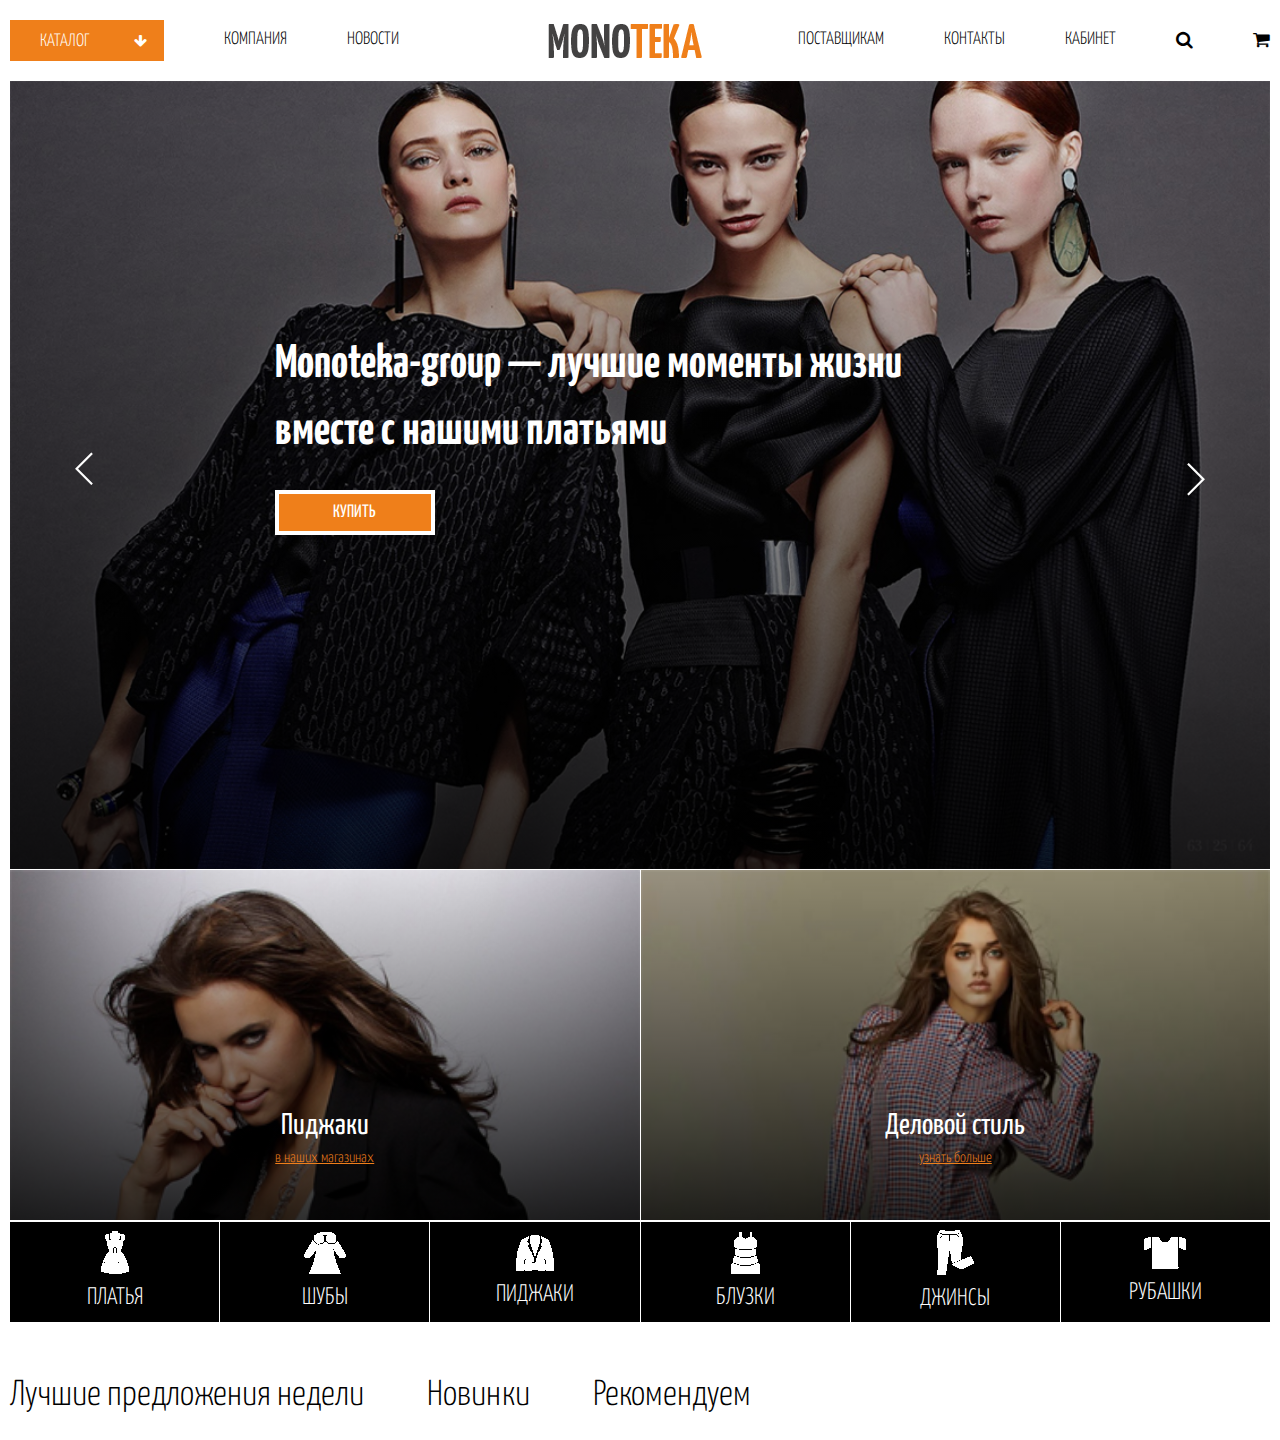
==== index.html @ 4cea3642 "Initial commit" ====
<!DOCTYPE html>
<html>
<head>
    <meta http-equiv="content-type" content="text/html;charset=utf-8" />
    <link rel='stylesheet' type='text/css' href='served_assets/public/jquery.modal.css'>
    <meta name='js-evnvironment' content='production' />
    <meta name='default-locale' content='ru' />
    <script type="text/javascript" src="assets3/assets/common-js/common.v2.15.15.js"></script>

    <title>Monoteka</title>

    <!-- meta -->
    <meta charset="UTF-8" />
    <meta name="keywords" content='Monoteka' />
    <meta name="description" content='Monoteka' />
    <meta name="robots" content="index,follow" />
    <meta http-equiv="X-UA-Compatible" content="IE=edge,chrome=1" />
    <meta name="viewport" content="width=device-width, initial-scale=1.0" />
    <meta name="SKYPE_TOOLBAR" content="SKYPE_TOOLBAR_PARSER_COMPATIBLE" />        
    <link rel="apple-touch-icon-precomposed" sizes="144x144" href="assets3/apple-touch-icon-144-precomposed.png">
    <link rel="shortcut icon" href="assets3/favicon.ico">
    <!-- rss feed-->

    <meta property="og:type" content="website" />
    <meta property="og:url" content="website" />
    <meta property="og:title" content="website" />

    <!-- fixes -->
    <!--[if IE]>
<script src="//html5shiv.googlecode.com/svn/trunk/html5.js"></script><![endif]-->
    <!--[if lt IE 9]>
<script src="//css3-mediaqueries-js.googlecode.com/svn/trunk/css3-mediaqueries.js"></script>
<![endif]-->

    <link href="https://stackpath.bootstrapcdn.com/bootstrap/4.3.1/css/bootstrap.min.css" rel="stylesheet" />
    <link href="https://stackpath.bootstrapcdn.com/font-awesome/4.7.0/css/font-awesome.min.css" rel="stylesheet" />
    <link href="https://fonts.googleapis.com/css?family=Yanone+Kaffeesatz&display=swap" rel="stylesheet"> 
    
    <link rel="stylesheet" type="text/css" href="assets3/fonts.css"/>
    <link rel="stylesheet" type="text/css" href="assets3/base.css"/>
    <link rel="stylesheet" type="text/css" href="assets3/plugins.css"/>
    <link rel="stylesheet" type="text/css" href="assets3/theme.css"/>
    <link rel="stylesheet" type="text/css" href="assets3/layouts.css" />
    <link rel="stylesheet" type="text/css" media="all" href="assets3/jquery.mmenu.all.css" />

    <link rel="stylesheet" href="owlcarousel/owl.carousel.min.css">
    <link rel="stylesheet" href="owlcarousel/owl.theme.default.min.css">
    

</head>

<body>
    <nav id="my-menu">
        <div>
            <p>Навигация</p>
        
            <ul class="pages">
            <li><a href="#">Компания</a></li>
            <li><a href="#">Новости</a></li>
            <li><a href="#">Поставщикам</a></li>
            <li><a href="#">Контакты</a></li>
            <li><a href="#">Кабинет</a></li>
            </ul>
        
        </div>
    </nav>
    <div class="mm-page">
        <header class="main-header">
            <nav class="container">
                <div class="row top-header" role="navigation">
                    <div class="menu-adaptive-button" href="#menu"><i class="fa fa-bars"></i></div>
                    <div class="menu-left-side">
                        <ul>
                            <li class="has-dropdown">
                            <a href="#">Каталог</a>
                            <ul class="dropdown">
                                <li><a href="#">Палтья</a></li>
                                <li><a href="#">Шубы</a></li>
                                <li><a href="#">Пиджаки</a></li>
                                <li><a href="#">Блузки</a></li>
                                <li><a href="#">Джинсы</a></li>
                                <li><a href="#">Рубашки</a></li>
                            </ul>
                            </li>
                            <li><a href="#">Компания</a></li>
                            <li><a href="#">Новости</a></li>
                        </ul>
                    </div>
                    <div class="logo text-center">
                        <a href="/"><img src="static-insales.ru/img/logo.png" id="MONOteka-logo">
                        </a>
                    </div>
                    <div class="menu-right-side">
                        <ul>
                            <li><a href="#">Поставщикам</a></li>
                            <li><a href="#">Контакты</a></li>
                            <li><a href="#">Кабинет</a></li>
                            <li><a href="#" class="additional-icon-btn"><i class="fa fa-search"></i></a></li>
                            <li><a href="#" class="additional-icon-btn"><i class="fa fa-shopping-cart"></i></a></li>
                        </ul>
                    </div>
                </div>
            </nav>
        </header>
        <section class="promo">
            <div class="container grid">
                <!-- Slider main container -->
                <div class="swiper-container js-promo promo-slider">
                    <!-- Additional required wrapper -->
                    <div class="swiper-wrapper">
                        <!-- Slides -->

                        <div class="swiper-slide">
                            <img src="static-insales.ru/img/banners/banner-wide-1.jpg" alt="Monoteka - промо">
                            <div class="promo-content box-shadow ">
                                <h4 class="title">Monoteka-group — лучшие моменты 
                                    жизни вместе с нашими платьями</span>
                                    <a href="#" class="button_slider">
                                        Купить
                                    </a>
                            </div>
                        </div>

                        <div class="swiper-slide">
                            <img src="static-insales.ru/img/banners/banner-wide-3.jpg" alt="Monoteka - промо">
                            <div class="promo-content box-shadow ">
                                <h4 class="title">Monoteka-group — лучшие моменты 
                                    жизни вместе с нашими платьями</span>
                                <a href="#" class="button_slider">
                                    Купить
                                </a>
                            </div>
                        </div>

                    </div>

                    <!-- If we need navigation buttons -->
                    <div class="swiper-buttons">
                        <div class="swiper-button-prev promo-slider-prev"><i class="icon icon-angle"></i>
                        </div>
                        <div class="swiper-button-next promo-slider-next"><i class="icon icon-angle"></i>
                        </div>
                    </div>

                </div>
                
                <div class="side-banner-container">
                    <div class="box-shadow  promo-content">
                        <a href="#" class="promo-link">в наших магазинах</a>
                        <h3 class="title">Пиджаки</h3>
                    </div>
                </div>   
                <div class="side-banner-container">
                    <div class="box-shadow  promo-content">
                        <a href="#" class="promo-link">узнать больше</a>
                        <h3 class="title">Деловой стиль</h3>
                    </div>
                </div>
                <a href="#" class="item-catalog">
                    <img src="static-insales.ru/img/icon-menu-1.gif" alt="">
                    <p>платья</p> 
                </a>
                <a href="#" class="item-catalog">
                    <img src="static-insales.ru/img/icon-menu-2.gif" alt="">  
                    <p> шубы</p>
                </a>
                <a href="#" class="item-catalog">
                    <img src="static-insales.ru/img/icon-menu-3.gif" alt=""> 
                    <p>пиджаки</p>
                </a>
                <a href="#" class="item-catalog">
                    <img src="static-insales.ru/img/icon-menu-4.gif" alt=""> 
                    <p>блузки</p>
                </a>
                <a href="#" class="item-catalog">
                    <img src="static-insales.ru/img/icon-menu-5.gif" alt=""> 
                    <p>джинсы</p>
                </a>
                <a href="#" class="item-catalog">
                    <img src="static-insales.ru/img/icon-menu-6.gif" alt=""> 
                    <p>рубашки</p>
                </a>
            </div>
        </section>

        <section class="carousels">
            <div class="container tabs">
                <input type="radio" name="tab" id="tab-1">
                <label for="tab-1">Лучшие предложения недели</label>
                <input type="radio" name="tab" id="tab-2">
                <label for="tab-2">Новинки</label>
                <input type="radio" name="tab" id="tab-3">
                <label for="tab-3">Рекомендуем</label>

                <div class="tabs-content">
                    <div class="tab-1">
                        <ul class="owl-carousel">
                            <li class="product-slide"> 
                                <div class="img-absolute">
                                    <img src="static-insales.ru/img/models/model1.jpg" alt="Модель 2">
                                </div>
                                <div class="hover-cover">
                                </div>
                                <div class="img-relative">
                                    <img src="static-insales.ru/img/models/model1.jpg" alt="Модель 2">
                                </div>
                                <img class="prod-flag" src="static-insales.ru/img/flag-ru.png" alt="flag russian">
                                <span class="sticker">new</span>
                                <div class="more-info-table">
                                    <table>
                                        <tr>
                                            <td>Материал</td>
                                            <td>Хлопок</td>
                                        </tr>
                                        <tr>
                                            <td>Сезон</td>
                                            <td>Лето</td>
                                        </tr>
                                        <tr>
                                            <td>Страна-производитель</td>
                                            <td> Франция</td>
                                        </tr>
                                        <tr>
                                            <td>Длина</td>
                                            <td>Мини</td>
                                        </tr>             
                                    </table>
                                    <a href="#"> Перейти в карточку</a>
                                </div>
                                <div class="product-sell grid">
                                    <span class="product-info">
                                        <h4 class="title">Кожаная юбка</h4>
                                        <span class="text">Описание: Полосатая кофта из полосатого трикотажа, без молнии</span>
                                    </span>
                                    <div class="product-size"> 
                                        <input id="siz1mod1" type="radio" name="mod1"/>
                                        <label for="siz1mod1">44</label>
                                        <input id="siz2mod1" type="radio" name="mod1"/>
                                        <label for="siz2mod1">46</label>
                                        <input id="siz3mod1" type="radio" name="mod1"/>
                                        <label for="siz3mod1">48</label> 
                                        <input id="siz4mod1" type="radio" name="mod1"/>
                                        <label for="siz4mod1">50</label>
                                    </div>
                                    <p class="product-price"> <b> 790 р. </b> 
                                        <a href="#" class="buy-button"><i class="icon icon-cart"></i></a>
                                    </p>
                                    <span class="product-subtext">размер</span>
                                </div>
                            </li>
                            <li class="product-slide"> 
                                <div class="img-absolute">
                                    <img src="static-insales.ru/img/models/model2.jpg" alt="Модель 2">
                                </div>
                                <div class="hover-cover">

                                </div>
                                <div class="img-relative">
                                    <img src="static-insales.ru/img/models/model2.jpg" alt="Модель 2">
                                </div>
                                <img class="prod-flag" src="static-insales.ru/img/flag-esp.png" alt="flag russian">
                                <span class="sticker">sale</span>
                                <div class="product-sell grid">
                                    <span class="product-info">
                                        <h4 class="title">Кожаная юбка</h4>
                                        <span class="text">Описание: Полосатая кофта из полосатого трикотажа, без молнии</span>
                                    </span>
                                    <div class="product-size"> 
                                        <input id="siz1mod2" type="radio" name="mod2"/>
                                        <label for="siz1mod2">46</label>
                                    </div>
                                    <p class="product-price"> <del>1190 р.</del><b> 790 р. </b> 
                                        <a href="#" class="buy-button"><i class="icon icon-cart"></i></a>
                                    </p>
                                    <span class="product-subtext">размер</span>
                                </div>
                            </li>
                            <li class="product-slide"> 
                                <div class="img-absolute">
                                    <img src="static-insales.ru/img/models/model3.jpg" alt="Модель 2">
                                </div>
                                <div class="hover-cover">
                                </div>
                                <div class="img-relative">
                                    <img src="static-insales.ru/img/models/model3.jpg" alt="Модель 2">
                                </div>
                                <img class="prod-flag" src="static-insales.ru/img/flag-ru.png" alt="flag russian">
                                <span class="sticker">new</span>
                                <div class="product-sell grid">
                                    <span class="product-info">
                                        <h4 class="title">Кожаная юбка</h4>
                                        <span class="text">Описание: Полосатая кофта из полосатого трикотажа, без молнии</span>
                                    </span>
                                    <div class="product-size"> 
                                        <input id="siz1mod3" type="radio" name="mod3"/>
                                        <label for="siz1mod3">44</label>
                                        <input id="siz2mod3" type="radio" name="mod3"/>
                                        <label for="siz2mod3">46</label>
                                        <input id="siz3mod3" type="radio" name="mod3"/>
                                        <label for="siz3mod3">48</label> 
                                        <input id="siz4mod3" type="radio" name="mod3"/>
                                        <label for="siz4mod3">50</label>
                                    </div>
                                    <p class="product-price"> <b> 790 р. </b> 
                                        <a href="#" class="buy-button"><i class="icon icon-cart"></i></a>
                                    </p>
                                    <span class="product-subtext">размер</span>
                                </div>
                            </li>
                            <li class="product-slide"> 
                                <div class="img-absolute">
                                    <img src="static-insales.ru/img/models/model4.jpg" alt="Модель 2">
                                </div>
                                <div class="hover-cover">
                                </div>
                                <div class="img-relative">
                                    <img src="static-insales.ru/img/models/model4.jpg" alt="Модель 2">
                                </div>
                                <img class="prod-flag" src="static-insales.ru/img/flag-esp.png" alt="flag russian">
                                <span class="sticker">sale</span>
                                <div class="product-sell grid">
                                    <span class="product-info">
                                        <h4 class="title">Кожаная юбка</h4>
                                        <span class="text">Описание: Полосатая кофта из полосатого трикотажа, без молнии</span>
                                    </span>
                                    <div class="product-size"> 
                                        <input id="siz1mod4" type="radio" name="mod4"/>
                                        <label for="siz1mod4">44</label>
                                        <input id="siz2mod4" type="radio" name="mod4"/>
                                        <label for="siz2mod4">46</label>
                                        <input id="siz3mod4" type="radio" name="mod4"/>
                                        <label for="siz3mod4">48</label> 
                                        <input id="siz4mod4" type="radio" name="mod4"/>
                                        <label for="siz4mod4">50</label>
                                        <input id="siz5mod4" type="radio" name="mod4"/>
                                        <label for="siz5mod4">52</label>
                                        <input id="siz6mod4" type="radio" name="mod4"/>
                                        <label for="siz6mod4">54</label>
                                    </div>
                                    <p class="product-price"> <b> 790 р. </b> 
                                        <a href="#" class="buy-button"><i class="icon icon-cart"></i></a>
                                    </p>
                                    <span class="product-subtext">размер</span>
                                </div>
                            </li>
                            <li class="product-slide"> 
                                <div class="img-absolute">
                                    <img src="static-insales.ru/img/models/model2.jpg" alt="Модель 2">
                                </div>
                                <div class="hover-cover">
                                </div>
                                <div class="img-relative">
                                    <img src="static-insales.ru/img/models/model3.jpg" alt="Модель 2">
                                </div>
                                <img class="prod-flag" src="static-insales.ru/img/flag-esp.png" alt="flag russian">
                                <span class="sticker">new</span>
                                <div class="product-sell grid">
                                    <span class="product-info">
                                        <h4 class="title">Кожаная юбка</h4>
                                        <span class="text">Описание: Полосатая кофта из полосатого трикотажа, без молнии</span>
                                    </span>
                                    <div class="product-size"> 
                                        <input id="siz1mod5" type="radio" name="mod5"/>
                                        <label for="siz1mod5">44</label>
                                        <input id="siz2mod5" type="radio" name="mod5"/>
                                        <label for="siz2mod5">46</label>
                                        <input id="siz3mod5" type="radio" name="mod5"/>
                                        <label for="siz3mod5">48</label> 
                                        <input id="siz4mod5" type="radio" name="mod5"/>
                                        <label for="siz4mod5">50</label>
                                    </div>
                                    <p class="product-price"> <b> 790 р. </b> 
                                        <a href="#" class="buy-button"><i class="icon icon-cart"></i></a>
                                    </p>
                                    <span class="product-subtext">размер</span>
                                </div>
                            </li>
                        </ul>
                    </div>
                    
                    <div class="tab-2">
                        <ul class="owl-carousel">
                            <li class="product-slide">
                                <div class="img">
                                    <img src="static-insales.ru/img/models/model1.jpg" alt="Модель 1">
                                </div>
                                <span class="product-info">
                                    <h4 class="title">Кожаная юбка</h4>
                                    <span class="text">Описание: Полосатая кофта из полосатого трикотажа, без молнии</span>
                                </span>
                                <div class="product-sell grid">
                                    <a>44</a>
                                    
                                    <p class="product-price"> <b> 790 р. </b></p>
                                    <span>размер</span>
                                </div>
                            </li>
                            <li class="product-slide"> 
                                <div class="img">
                                    <img src="static-insales.ru/img/models/model2.jpg" alt="Модель 2">
                                </div>
                                <span class="product-info">
                                    <h4 class="title">Кожаная юбка</h4>
                                    <span class="text">Описание: Полосатая кофта из полосатого трикотажа, без молнии</span>
                                </span>
                                <div class="product-sell grid">
                                    <a>44</a>
                                    
                                    <p class="product-price"> <b> 790 р. </b></p>
                                    <span>размер</span>
                                </div>
                            </li>
                            <li class="product-slide">
                                <div class="img">
                                    <img src="static-insales.ru/img/models/model3.jpg" alt="Модель 3">
                                </div>
                                <span class="product-info">
                                    <h4 class="title">Кожаная юбка</h4>
                                    <span class="text">Описание: Полосатая кофта из полосатого трикотажа, без молнии</span>
                                </span>
                                <div class="product-sell grid">
                                    <a>44</a>
                                    
                                    <p class="product-price"> <b> 790 р. </b></p>
                                    <span>размер</span>
                                </div> 
                            </li>
                            <li class="product-slide"> 
                                <div class="img">
                                    <img src="static-insales.ru/img/models/model4.jpg" alt="Модель 4">
                                </div>
                                <span class="product-info">
                                    <h4 class="title">Кожаная юбка</h4>
                                    <span class="text">Описание: Полосатая кофта из полосатого трикотажа, без молнии</span>
                                </span>
                                <div class="product-sell grid">
                                    <a>44</a>
                                    
                                    <p class="product-price"> <b> 790 р. </b></p>
                                    <span>размер</span>
                                </div>
                            </li>
                            <li class="product-slide"> 
                                <div class="img">
                                    <img src="static-insales.ru/img/models/model2.jpg" alt="Модель 2">
                                </div>
                                <span class="product-info">
                                    <h4 class="title">Кожаная юбка</h4>
                                    <span class="text">Описание: Полосатая кофта из полосатого трикотажа, без молнии</span>
                                </span>
                                <div class="product-sell grid">
                                    <a>44</a>
                                    
                                    <p class="product-price"> <b> 790 р. </b></p>
                                    <span>размер</span>
                                </div>
                            </li>
                        </ul>
                    </div>

                    <div class="tab-3">
                        <ul class="owl-carousel">
                            <li class="product-slide">
                                <div class="img">
                                    <img src="static-insales.ru/img/models/model1.jpg" alt="Модель 1">
                                </div>
                                <span class="product-info">
                                    <h4 class="title">Кожаная юбка</h4>
                                    <span class="text">Описание: Полосатая кофта из полосатого трикотажа, без молнии</span>
                                </span>
                                <div class="product-sell grid">
                                    <a>44</a>
                                    
                                    <p class="product-price"> <b> 790 р. </b></p>
                                    <span>размер</span>
                                </div>
                            </li>
                            <li class="product-slide"> 
                                <div class="img">
                                    <img src="static-insales.ru/img/models/model2.jpg" alt="Модель 2">
                                </div>
                                <span class="product-info">
                                    <h4 class="title">Кожаная юбка</h4>
                                    <span class="text">Описание: Полосатая кофта из полосатого трикотажа, без молнии</span>
                                </span>
                                <div class="product-sell grid">
                                    <a>44</a>
                                    
                                    <p class="product-price"> <b> 790 р. </b></p>
                                    <span>размер</span>
                                </div>
                            </li>
                            <li class="product-slide">
                                <div class="img">
                                    <img src="static-insales.ru/img/models/model3.jpg" alt="Модель 3">
                                </div>
                                <span class="product-info">
                                    <h4 class="title">Кожаная юбка</h4>
                                    <span class="text">Описание: Полосатая кофта из полосатого трикотажа, без молнии</span>
                                </span>
                                <div class="product-sell grid">
                                    <a>44</a>
                                    
                                    <p class="product-price"> <b> 790 р. </b></p>
                                    <span>размер</span>
                                </div> 
                            </li>
                            <li class="product-slide"> 
                                <div class="img">
                                    <img src="static-insales.ru/img/models/model4.jpg" alt="Модель 4">
                                </div>
                                <span class="product-info">
                                    <h4 class="title">Кожаная юбка</h4>
                                    <span class="text">Описание: Полосатая кофта из полосатого трикотажа, без молнии</span>
                                </span>
                                <div class="product-sell grid">
                                    <a>44</a>
                                    
                                    <p class="product-price"> <b> 790 р. </b></p>
                                    <span>размер</span>
                                </div>
                            </li>
                            <li class="product-slide"> 
                                <div class="img">
                                    <img src="static-insales.ru/img/models/model2.jpg" alt="Модель 2">
                                </div>
                                <span class="product-info">
                                    <h4 class="title">Кожаная юбка</h4>
                                    <span class="text">Описание: Полосатая кофта из полосатого трикотажа, без молнии</span>
                                </span>
                                <div class="product-sell grid">
                                    <a>44</a>
                                    
                                    <p class="product-price"> <b> 790 р. </b></p>
                                    <span>размер</span>
                                </div>
                            </li>
                        </ul>
                    </div>
                </div>
                
            </div>
        </section>
    </div>

    <script src="assets3/jquery.min.js"></script>
    <script src="assets3/plugins.js"></script>
    <script src="assets3/theme.js"></script>
    <script src="assets3/layouts.js"></script>
    
    <script src="owlcarousel/owl.carousel.min.js"></script>
    <script>
        $(document).ready(function(){
            $(".owl-carousel").owlCarousel({
                loop:false, 
                margin:20, 
                nav:true, 
                autoplay:false, 
                dots: false,
                smartSpeed:300, 
                autoplayTimeout:5000, 
                responsive:{ 
                    0:{
                        items:1
                    },
                    450:{
                        items:2
                    },
                    750:{
                        items:3
                    },
                    1000:{
                        items:4
                    }
                }
            });
        });
    </script>
    <script src="assets3/jquery.mmenu.min.all.js"></script>
    <script type="text/javascript">
        $(document).ready(function() {
           $("#my-menu").mmenu().on( "closed.mm", function() {
                 $(".menu-adaptive-button").show();
              });
           $(".menu-adaptive-button").click(function() {
             $(".menu-adaptive-button").hide();
             $("#my-menu").trigger("open.mm");
           });
        });
     </script>
</body>

</html>
---- assets3/fonts.css ----
@charset "UTF-8";
/* набор иконок можно посмотреть по ссылке   */
@font-face {
  font-family: 'bakerhouse';
  src: url("bakerhouse701e.eot?v6es9y");
  src: url("bakerhouse701e.eot?v6es9y#iefix") format("embedded-opentype"), url("bakerhouse701e.ttf?v6es9y") format("truetype"), url("bakerhouse701e.woff?v6es9y") format("woff"), url("bakerhouse701e.svg?v6es9y#bakerhouse") format("svg");
  font-weight: normal;
  font-style: normal; }
/* line 16, fonts.scss */
.icon {
  /* use !important to prevent issues with browser extensions that change fonts */
  font-family: 'bakerhouse' !important;
  speak: none;
  font-style: normal;
  font-weight: normal;
  font-variant: normal;
  text-transform: none;
  line-height: 1;
  vertical-align: middle;
  /* Better Font Rendering =========== */
  -webkit-font-smoothing: antialiased;
  -moz-osx-font-smoothing: grayscale; }

/* line 31, fonts.scss */
.icon-label:before {
  content: "\e900"; }

/* line 34, fonts.scss */
.icon-calendar:before {
  content: "\e901"; }

/* line 37, fonts.scss */
.icon-phone:before {
  content: "\e902"; }

/* line 40, fonts.scss */
.icon-angle:before {
  content: "\e903"; }

/* line 43, fonts.scss */
.icon-discount:before {
  content: "\e904"; }

/* line 46, fonts.scss */
.icon-gift:before {
  content: "\e905"; }

/* line 49, fonts.scss */
.icon-cake:before {
  content: "\e906"; }

/* line 52, fonts.scss */
.icon-logo:before {
  content: "\e907"; }

/* line 55, fonts.scss */
.icon-clock:before {
  content: "\e908"; }

/* line 58, fonts.scss */
.icon-green:before {
  content: "\e909"; }

/* line 61, fonts.scss */
.icon-scale:before {
  content: "\e90a"; }

/* line 64, fonts.scss */
.icon-rosh:before {
  content: "\e90b"; }

/* line 67, fonts.scss */
.icon-cart:before {
  content: "\e90c"; }

/* line 70, fonts.scss */
.icon-place:before {
  content: "\e90d"; }

/* line 73, fonts.scss */
.icon-user:before {
  content: "\e90e"; }

/*! Generated by Font Squirrel (https://www.fontsquirrel.com) on November 4, 2019 */



@font-face {
  font-family: 'clear_sansbold';
  src: url('clear-sans/clearsans-bold.woff2') format('woff2'),
       url('clear-sans/clearsans-bold.woff') format('woff');
  font-weight: normal;
  font-style: normal;

}




@font-face {
  font-family: 'clear_sansbold_italic';
  src: url('clear-sans/clearsans-bolditalic.woff2') format('woff2'),
       url('clear-sans/clearsans-bolditalic.woff') format('woff');
  font-weight: normal;
  font-style: normal;

}




@font-face {
  font-family: 'clear_sansitalic';
  src: url('clear-sans/clearsans-italic.woff2') format('woff2'),
       url('clear-sans/clearsans-italic.woff') format('woff');
  font-weight: normal;
  font-style: normal;

}




@font-face {
  font-family: 'clear_sans_lightregular';
  src: url('clear-sans/clearsans-light.woff2') format('woff2'),
       url('clear-sans/clearsans-light.woff') format('woff');
  font-weight: normal;
  font-style: normal;

}




@font-face {
  font-family: 'clear_sans_mediumregular';
  src: url('clear-sans/clearsans-medium.woff2') format('woff2'),
       url('clear-sans/clearsans-medium.woff') format('woff');
  font-weight: normal;
  font-style: normal;

}




@font-face {
  font-family: 'clear_sans_mediumitalic';
  src: url('clear-sans/clearsans-mediumitalic.woff2') format('woff2'),
       url('clear-sans/clearsans-mediumitalic.woff') format('woff');
  font-weight: normal;
  font-style: normal;

}




@font-face {
  font-family: 'clear_sansregular';
  src: url('clear-sans/clearsans-regular.woff2') format('woff2'),
       url('clear-sans/clearsans-regular.woff') format('woff');
  font-weight: normal;
  font-style: normal;

}




@font-face {
  font-family: 'clear_sans_thinregular';
  src: url('clear-sans/clearsans-thin.woff2') format('woff2'),
       url('clear-sans/clearsans-thin.woff') format('woff');
  font-weight: normal;
  font-style: normal;

}

@font-face {
  font-family: 'FuturaBookC';
  src: url('FuturaBookC.woff') format('woff');
  font-weight: normal;
  font-style: normal;

}
---- assets3/base.css ----
/* line 11, base.scss */
.image-container {
  display: inline-block;
  height: 0;
  width: 100%;
  position: relative; }

/* line 17, base.scss */
.image-container img {
  position: absolute;
  top: 50%;
  left: 50%;
  transform: translate(-50%, -50%);
  max-height: 100%;
  max-width: 100%; }

/* line 26, base.scss */
.image-container.is-square {
  padding-top: 100%; }

/* line 29, base.scss */
.image-container.is-rectangle {
  padding-top: 120%; }

/* line 33, base.scss */
.image-container.is-rounded {
  padding-top: 100%;
  overflow: hidden;
  -webkit-border-radius: 50%;
  border-radius: 50%; }

/* line 40, base.scss */
.image-container.is-simple {
  padding-top: 75%; }

/* line 44, base.scss */
.image-container.is-wide {
  padding-top: 56.25%; }

/* line 48, base.scss */
.image-container.is-cover img {
  object-fit: cover;
  width: 100%;
  height: 100%; }

/*! normalize.css v6.0.0 | MIT License | github.com/necolas/normalize.css */
/* Document
   ========================================================================== */
/**
 * 1. Correct the line height in all browsers.
 * 2. Prevent adjustments of font size after orientation changes in
 *    IE on Windows Phone and in iOS.
 */
/* line 65, base.scss */
html {
  line-height: 1.15;
  /* 1 */
  -ms-text-size-adjust: 100%;
  /* 2 */
  -webkit-text-size-adjust: 100%;
  /* 2 */ }

/* Sections
   ========================================================================== */
/**
 * Add the correct display in IE 9-.
 */
/* line 78, base.scss */
article,
aside,
footer,
header,
nav,
section {
  display: block; }

/**
 * Correct the font size and margin on `h1` elements within `section` and
 * `article` contexts in Chrome, Firefox, and Safari.
 */
/* line 92, base.scss */
h1 {
  font-size: 2em;
  margin: 0.67em 0; }

/* Grouping content
   ========================================================================== */
/**
 * Add the correct display in IE 9-.
 * 1. Add the correct display in IE.
 */
/* line 105, base.scss */
figcaption,
figure,
main {
  /* 1 */
  display: block; }

/**
 * Add the correct margin in IE 8.
 */
/* line 115, base.scss */
figure {
  margin: 1em 40px; }

/**
 * 1. Add the correct box sizing in Firefox.
 * 2. Show the overflow in Edge and IE.
 */
/* line 124, base.scss */
hr {
  box-sizing: content-box;
  /* 1 */
  height: 0;
  /* 1 */
  overflow: visible;
  /* 2 */ }

/**
 * 1. Correct the inheritance and scaling of font size in all browsers.
 * 2. Correct the odd `em` font sizing in all browsers.
 */
/* line 135, base.scss */
pre {
  font-family: monospace, monospace;
  /* 1 */
  font-size: 1em;
  /* 2 */ }

/* Text-level semantics
   ========================================================================== */
/**
 * 1. Remove the gray background on active links in IE 10.
 * 2. Remove gaps in links underline in iOS 8+ and Safari 8+.
 */
/* line 148, base.scss */
a {
  background-color: transparent;
  /* 1 */
  -webkit-text-decoration-skip: objects;
  /* 2 */ }

/**
 * 1. Remove the bottom border in Chrome 57- and Firefox 39-.
 * 2. Add the correct text decoration in Chrome, Edge, IE, Opera, and Safari.
 */
/* line 158, base.scss */
abbr[title] {
  border-bottom: none;
  /* 1 */
  text-decoration: underline;
  /* 2 */
  text-decoration: underline dotted;
  /* 2 */ }

/**
 * Prevent the duplicate application of `bolder` by the next rule in Safari 6.
 */
/* line 168, base.scss */
b,
strong {
  font-weight: inherit; }

/**
 * Add the correct font weight in Chrome, Edge, and Safari.
 */
/* line 177, base.scss */
b,
strong {
  font-weight: bolder; }

/**
 * 1. Correct the inheritance and scaling of font size in all browsers.
 * 2. Correct the odd `em` font sizing in all browsers.
 */
/* line 187, base.scss */
code,
kbd,
samp {
  font-family: monospace, monospace;
  /* 1 */
  font-size: 1em;
  /* 2 */ }

/**
 * Add the correct font style in Android 4.3-.
 */
/* line 198, base.scss */
dfn {
  font-style: italic; }

/**
 * Add the correct background and color in IE 9-.
 */
/* line 206, base.scss */
mark {
  background-color: #ff0;
  color: #000; }

/**
 * Add the correct font size in all browsers.
 */
/* line 215, base.scss */
small {
  font-size: 80%; }

/**
 * Prevent `sub` and `sup` elements from affecting the line height in
 * all browsers.
 */
/* line 224, base.scss */
sub,
sup {
  font-size: 75%;
  line-height: 0;
  position: relative;
  vertical-align: baseline; }

/* line 232, base.scss */
sub {
  bottom: -0.25em; }

/* line 236, base.scss */
sup {
  top: -0.5em; }

/* Embedded content
   ========================================================================== */
/**
 * Add the correct display in IE 9-.
 */
/* line 247, base.scss */
audio,
video {
  display: inline-block; }

/**
 * Add the correct display in iOS 4-7.
 */
/* line 256, base.scss */
audio:not([controls]) {
  display: none;
  height: 0; }

/**
 * Remove the border on images inside links in IE 10-.
 */
/* line 265, base.scss */
img {
  border-style: none; }

/**
 * Hide the overflow in IE.
 */
/* line 273, base.scss */
svg:not(:root) {
  overflow: hidden; }

/* Forms
   ========================================================================== */
/**
 * Remove the margin in Firefox and Safari.
 */
/* line 284, base.scss */
button,
input,
optgroup,
select,
textarea {
  margin: 0; }

/**
 * Show the overflow in IE.
 * 1. Show the overflow in Edge.
 */
/* line 297, base.scss */
button,
input {
  /* 1 */
  overflow: visible; }

/**
 * Remove the inheritance of text transform in Edge, Firefox, and IE.
 * 1. Remove the inheritance of text transform in Firefox.
 */
/* line 307, base.scss */
button,
select {
  /* 1 */
  text-transform: none; }

/**
 * 1. Prevent a WebKit bug where (2) destroys native `audio` and `video`
 *    controls in Android 4.
 * 2. Correct the inability to style clickable types in iOS and Safari.
 */
/* line 318, base.scss */
button,
html [type="button"],
[type="reset"],
[type="submit"] {
  -webkit-appearance: button;
  /* 2 */ }

/**
 * Remove the inner border and padding in Firefox.
 */
/* line 329, base.scss */
button::-moz-focus-inner,
[type="button"]::-moz-focus-inner,
[type="reset"]::-moz-focus-inner,
[type="submit"]::-moz-focus-inner {
  border-style: none;
  padding: 0; }

/**
 * Restore the focus styles unset by the previous rule.
 */
/* line 341, base.scss */
button:-moz-focusring,
[type="button"]:-moz-focusring,
[type="reset"]:-moz-focusring,
[type="submit"]:-moz-focusring {
  outline: 1px dotted ButtonText; }

/**
 * 1. Correct the text wrapping in Edge and IE.
 * 2. Correct the color inheritance from `fieldset` elements in IE.
 * 3. Remove the padding so developers are not caught out when they zero out
 *    `fieldset` elements in all browsers.
 */
/* line 355, base.scss */
legend {
  box-sizing: border-box;
  /* 1 */
  color: inherit;
  /* 2 */
  display: table;
  /* 1 */
  max-width: 100%;
  /* 1 */
  padding: 0;
  /* 3 */
  white-space: normal;
  /* 1 */ }

/**
 * 1. Add the correct display in IE 9-.
 * 2. Add the correct vertical alignment in Chrome, Firefox, and Opera.
 */
/* line 369, base.scss */
progress {
  display: inline-block;
  /* 1 */
  vertical-align: baseline;
  /* 2 */ }

/**
 * Remove the default vertical scrollbar in IE.
 */
/* line 378, base.scss */
textarea {
  overflow: auto; }

/**
 * 1. Add the correct box sizing in IE 10-.
 * 2. Remove the padding in IE 10-.
 */
/* line 387, base.scss */
[type="checkbox"],
[type="radio"] {
  box-sizing: border-box;
  /* 1 */
  padding: 0;
  /* 2 */ }

/**
 * Correct the cursor style of increment and decrement buttons in Chrome.
 */
/* line 397, base.scss */
[type="number"]::-webkit-inner-spin-button,
[type="number"]::-webkit-outer-spin-button {
  height: auto; }

/**
 * 1. Correct the odd appearance in Chrome and Safari.
 * 2. Correct the outline style in Safari.
 */
/* line 407, base.scss */
[type="search"] {
  -webkit-appearance: textfield;
  /* 1 */
  outline-offset: -2px;
  /* 2 */ }

/**
 * Remove the inner padding and cancel buttons in Chrome and Safari on macOS.
 */
/* line 416, base.scss */
[type="search"]::-webkit-search-cancel-button,
[type="search"]::-webkit-search-decoration {
  -webkit-appearance: none; }

/**
 * 1. Correct the inability to style clickable types in iOS and Safari.
 * 2. Change font properties to `inherit` in Safari.
 */
/* line 426, base.scss */
::-webkit-file-upload-button {
  -webkit-appearance: button;
  /* 1 */
  font: inherit;
  /* 2 */ }

/* Interactive
   ========================================================================== */
/*
 * Add the correct display in IE 9-.
 * 1. Add the correct display in Edge, IE, and Firefox.
 */
/* line 439, base.scss */
details,
menu {
  display: block; }

/*
 * Add the correct display in all browsers.
 */
/* line 448, base.scss */
summary {
  display: list-item; }

/* Scripting
   ========================================================================== */
/**
 * Add the correct display in IE 9-.
 */
/* line 459, base.scss */
canvas {
  display: inline-block; }

/**
 * Add the correct display in IE.
 */
/* line 467, base.scss */
template {
  display: none; }

/* Hidden
   ========================================================================== */
/**
 * Add the correct display in IE 10-.
 */
/* line 478, base.scss */
[hidden] {
  display: none; }

/* line 483, base.scss */
html {
  font-size: 62.5%; }

/* line 486, base.scss */
body {
  height: 100%;
  max-height: 100%;
  font-family: 'Yanone Kaffeesatz', sans-serif;
  font-size: 15px;
  line-height: 1.6;
  color: #000000;
  font-weight: 300; }

/* line 495, base.scss */
a {
  color: black; }

/* line 498, base.scss */
h1, h2, h3,
h4, h5, h6 {
  text-rendering: optimizeLegibility;
  line-height: 1;
  margin-top: 0;
  font-family: 'Yanone Kaffeesatz', sans-serif;
  font-weight: 400; }

/* line 508, base.scss */
h1 {
  font-size: 3rem;
  line-height: 1.2em; }

/* line 513, base.scss */
h2 {
  font-size: 2.5rem;
  line-height: 1.2em; }

/* line 518, base.scss */
h3 {
  font-size: 2rem; }

/* line 522, base.scss */
h4 {
  font-size: 2rem; }

/* line 526, base.scss */
h5 {
  font-size: 2rem; }

/* line 530, base.scss */
h6 {
  font-size: 2rem; }

/* line 534, base.scss */
a {
  transition: color ease 0.3s;
  text-decoration: none; }

/* line 539, base.scss */
a:hover {
  color: #000000; }

/* line 543, base.scss */
h1 a, h2 a, h3 a,
h4 a, h5 a, h6 a {
  color: white; }

/* line 549, base.scss */
p, ul, ol {
  margin: 5px 0;
  padding: 0; }

/* line 553, base.scss */
ol ol, ul ul,
ul ol, ol ul {
  margin: 0.4em 0; }

/* line 558, base.scss */
hr {
  display: block;
  height: 1px;
  border: 0;
  border-top: 1px solid #efefef;
  margin: 3.2em 0;
  padding: 0; }

/* line 567, base.scss */
blockquote {
  -moz-box-sizing: border-box;
  box-sizing: border-box;
  margin: 1.6em 0 1.6em -1.2em;
  padding: 0 0 0 1.6em;
  border-left: #4a4a4a 0.6em solid; }

/* line 575, base.scss */
blockquote p {
  margin: 0.8em 0;
  font-style: italic; }

/* line 580, base.scss */
blockquote small {
  display: inline-block;
  margin: 0.8em 0 0.8em 1.5em;
  font-size: 0.9em;
  color: #ccc; }

/* line 587, base.scss */
blockquote small:before {
  content: '\2014 \00A0'; }

/* line 589, base.scss */
blockquote cite {
  font-weight: bold; }

/* line 593, base.scss */
blockquote cite a {
  font-weight: normal; }

/* line 595, base.scss */
dl {
  margin: 1.6em 0; }

/* line 599, base.scss */
dl dt {
  float: left;
  width: 180px;
  overflow: hidden;
  clear: left;
  text-align: right;
  text-overflow: ellipsis;
  white-space: nowrap;
  font-weight: bold;
  margin-bottom: 1em; }

/* line 611, base.scss */
dl dd {
  margin-left: 200px;
  margin-bottom: 1em; }

/* line 616, base.scss */
mark {
  background-color: #ffc336; }

/* line 620, base.scss */
code, tt {
  padding: 1px 3px;
  font-family: Inconsolata, monospace, sans-serif;
  font-size: 0.85em;
  white-space: pre;
  border: 1px solid #E3EDF3;
  background: #F7FAFB;
  border-radius: 2px; }

/* line 630, base.scss */
pre {
  -moz-box-sizing: border-box;
  box-sizing: border-box;
  margin: 1.6em 0;
  border: 1px solid #E3EDF3;
  width: 100%;
  padding: 10px;
  font-family: Inconsolata, monospace, sans-serif;
  font-size: 0.9em;
  white-space: pre;
  overflow: auto;
  background: #F7FAFB;
  border-radius: 3px; }

/* line 645, base.scss */
pre code, tt {
  font-size: inherit;
  white-space: -moz-pre-wrap;
  white-space: pre-wrap;
  background: transparent;
  border: none;
  padding: 0; }

/* line 654, base.scss */
kbd {
  display: inline-block;
  margin-bottom: 0.4em;
  padding: 1px 8px;
  border: #ccc 1px solid;
  color: #666;
  text-shadow: #fff 0 1px 0;
  font-size: 0.9em;
  font-weight: bold;
  background: #f4f4f4;
  border-radius: 4px;
  box-shadow: 0 1px 0 rgba(0, 0, 0, 0.2), 0 1px 0 0 #fff inset; }

/* line 670, base.scss */
table {
  -moz-box-sizing: border-box;
  box-sizing: border-box;
  margin: 1.6em 0;
  width: 100%;
  max-width: 100%;
  background-color: transparent; }

/* line 679, base.scss */
table th,
table td {
  padding: 10px;
  line-height: 20px;
  text-align: left;
  vertical-align: top;
  border: 1px solid white; }

/* line 688, base.scss */
table th {
  color: #000; }

/* line 690, base.scss */
table caption + thead tr:first-child th,
table caption + thead tr:first-child td,
table colgroup + thead tr:first-child th,
table colgroup + thead tr:first-child td,
table thead:first-child tr:first-child th,
table thead:first-child tr:first-child td {
  border-top: 0; }


/* line 709, base.scss */
table.plain tbody > tr:nth-child(odd) > td,
table.plain tbody > tr:nth-child(odd) > th {
  background: transparent; }

/* classes */
/* line 716, base.scss */
.ovh {
  overflow: hidden; }

/* line 719, base.scss */
.clear {
  clear: both; }

/* line 722, base.scss */
.clear-list {
  margin: 0;
  padding: 0;
  list-style: none; }

/* line 727, base.scss */
.decorated span {
  border: 1px dotted inherit; }

/* line 730, base.scss */
.decorated:hover span {
  border-color: transparent; }

/* line 733, base.scss */
.color {
  color: black; }

/* line 736, base.scss */
.editor-content img, .editor-content iframe {
  max-width: 100% !important; }

/* line 739, base.scss */
.editor-content img {
  height: auto !important; }
ul {
  list-style: none;
  list-style-type: none;
}
---- assets3/theme.css ----
@charset "UTF-8";
.star-rating-wrapper {
  *zoom: 1; }

.star-rating-wrapper:after {
  content: "";
  display: table;
  clear: both; }

.star-rating {
  width: 100%;
  display: -webkit-box;
  display: -webkit-flex;
  display: -moz-box;
  display: -ms-flexbox;
  display: flex;
  margin-bottom: 10px;
  *zoom: 1; }

.star-rating label {
  margin-right: 5px; }

.star-rating:after {
  content: "";
  display: table;
  clear: both; }

.star-rating .star-radio {
  display: none; }

.star-rating .star-radio:hover ~ .star-label:after, .star-rating .star-radio:checked ~ .star-label:after {
  content: ""; }

.star-rating .star-radio:hover ~ .star-label:after {
  color: gold !important; }

.star-rating .star-radio:checked ~ .star-label:after {
  color: #f28c00; }

.star-rating .star-label {
  cursor: pointer;
  float: right;
  font-size: 1.4rem; }

.star-rating .star-label:after {
  color: goldenrod;
  content: "";
  display: inline-block;
  font-family: "FontAwesome"; }

.star-rating .star-label:hover:after {
  color: gold; }

.star-rating .star-label:hover ~ .star-label:after {
  color: gold !important; }

/* line 78, theme.scss */
.star-rating .star-label.active ~ .star-label:after, .star-rating .star-label.active:after {
  content: ""; }

.star-rating .star-item {
  color: goldenrod;
  float: right;
  overflow: hidden; }

.star-rating .star-item:after {
  content: "";
  display: inline-block;
  font-family: "FontAwesome"; }

.star-rating .star-item.active:after {
  color: #f28c00;
  content: ""; }

.star-rating .star-item.active ~ .star-item:after {
  color: #f28c00;
  content: ""; }

.form-row {
  margin-bottom: 1rem; }

.form-label {
  width: 100%;
  margin-bottom: 0.5rem; }

.form-field.text-field.is-textarea {
  width: 100%; }

.reviews-form {
  display: none;
  margin-bottom: 20px; }

.reviews-toggle-wrapper {
  margin-bottom: 20px; }

.form-field.text-field.is-captcha {
  margin-top: 10px; }

.reviews-wrapper {
  max-width: 600px; }

.reviews-item {
  padding: 5px 0;
  border-top: 1px solid #ccc;
  border-bottom: 1px solid #ccc; }

#comment_form {
  max-width: 600px; }

[name="comment[captcha_solution]"] {
  margin-bottom: 10px; }

.comments-item {
  margin-bottom: 1rem; }

.comments-list {
  margin-bottom: 3rem; }

.author {
  margin-right: 10px; }

.comment-body {
  padding: 10px 0; }

#review-form {
  padding-top: 20px; }

.list-link {
  text-decoration: none; }

.aside-header a {
  text-decoration: none; }

.aside-header h2 {
  margin-bottom: 10px; }

.last-articles {
  margin-bottom: 20px; }

.articles-list .list-item {
  margin-bottom: 10px; }

.article_preview {
  height: 100%;
  position: relative; }

.article_preview-title {
  color: #000000;
  font-size: 22px;
  font-weight: 300;
  word-break: break-word;
  text-align: left; }

.article_preview-title a {
    text-decoration: none;
    color: #000000;
    cursor: pointer; }

.article_preview-blog {
  color: #000000;
  font-size: 14px;
  font-weight: 300; }

  .article_preview-blog a {
    text-decoration: none;
    color: #000000;
    cursor: pointer; }

.article_preview-content a {
  color: #000000; }

.last-articles a {
  color: #000000; }

.last-articles a:hover {
  color: black; }

.featured-product {
  position: relative; }

.featured-product .banner-content {
  position: relative;
  background: #fff;
  padding: 30px;
  padding-top: 60px;
  -webkit-box-shadow: 0 4px 8px 1px rgba(0, 1, 1, 0.2);
  box-shadow: 0 4px 8px 1px rgba(0, 1, 1, 0.2); }

.featured-product .banner-content:before {
  content: '';
  position: absolute;
  top: -10px;
  left: 0;
  right: 0;
  height: 10px;
  background: url(rush-top.png) top center repeat-x; }

.featured-product .title {
  font-family: 'Yanone Kaffeesatz', sans-serif;
  font-size: 49px;
  font-weight: 400;
  line-height: 57px;
  text-transform: uppercase; }

.featured-product .img {
  text-align: center; }

.featured-product .img img {
  display: block; }

.featured-product a {
  color: #000000; }

.featured-product .prod-content-top {
  padding: -webkit-calc(15px + 6%) 0;
  padding: -moz-calc(15px + 6%) 0;
  padding: calc(15px + 6%) 0;
  border-top: 4px solid black;
  border-bottom: 4px solid black;
  position: relative;
  font-size: 18px;
  font-weight: 300;
  margin-left: 1em;
  margin-bottom: 30px; }

.featured-product .subtitle {
  font-family: 'Yanone Kaffeesatz', sans-serif;
  font-size: 30px;
  font-weight: 400;
  display: block;
  line-height: 1.2;
  margin-bottom: 0.5em; }

.featured-product .prod-content {
  display: -webkit-box;
  display: -webkit-flex;
  display: -moz-box;
  display: -ms-flexbox;
  display: flex;
  -webkit-box-pack: justify;
  -webkit-justify-content: space-between;
  -moz-box-pack: justify;
  -ms-flex-pack: justify;
  justify-content: space-between;
  -webkit-box-orient: vertical;
  -webkit-box-direction: normal;
  -webkit-flex-direction: column;
  -moz-box-orient: vertical;
  -moz-box-direction: normal;
  -ms-flex-direction: column;
  flex-direction: column;
  margin-top: 18px; }

.product-icons {
  text-align: right;
  display: block;
  width: 100%; }

.product-icons li {
  font-family: 'Yanone Kaffeesatz', sans-serif;
  font-size: 16px;
  font-weight: 400;
  display: inline;
  margin-left: 20px; }

.product-icons i {
  vertical-align: middle;
  position: relative;
  top: -2px; }

.featured-product .price {
  font-size: 30px;
  font-weight: 500;
  background: #fff;
  padding-left: 30px;
  line-height: 2;
  display: block;
  position: absolute;
  right: 0;
  bottom: -35px; }

.featured-picture {
  position: absolute;
  bottom: 0;
  left: 0;
  -webkit-transform: translate(-50%, 15%);
  -moz-transform: translate(-50%, 15%);
  -ms-transform: translate(-50%, 15%);
  -o-transform: translate(-50%, 15%);
  transform: translate(-50%, 15%); }

.banners {
  width: 100%;
  position: relative;
  z-index: 200;
  background: url(mazok.png) center center no-repeat;
  -o-background-size: cover;
  background-size: cover;
  padding-bottom: 40px;
  margin-bottom: 30px; }

.banners-bg {
  position: relative;
  padding-top: 10px;
  margin-top: -70px;
  overflow: hidden; }

.banners-bg:after {
  content: '';
  position: absolute;
  top: 60px;
  bottom: 80px;
  left: 0;
  right: 0;
  width: 100%;
  background: #efefef; }

.small-banners {
  padding-top: 90px; }

.small-banners .banner {
  position: relative;
  display: block; }

.small-banners img {
  display: block;
  width: 100%; }

.small-banners .banner-text {
  background: rgba(0, 0, 0, 0.8);
  text-align: center;
  position: absolute;
  bottom: 0;
  left: 0;
  right: 0;
  padding: 18px 15px 15px 15px;
  font-size: 20px;
  font-weight: 400;
  line-height: 1.3;
  text-transform: uppercase;
  color: #fff;
  font-family: 'Yanone Kaffeesatz', sans-serif;
  transition: all 0.3s;
  -moz-transition: all 0.3s;
  -webkit-transition: all 0.3s;
  -o-transition: all 0.3s; }

.banners .container {
  padding: 0; }

.small-banners .banner-1 {
  margin-bottom: 25px; }

.small-banners a:hover .banner-text {
  color: black; }

.small-banners .banner-3 img {
  display: block;
  width: 100%;
  -o-object-fit: cover;
  object-fit: cover;
  height: 100%; }

.small-banners .banner.banner-3 {
  position: relative;
  display: block;
  height: 100%;
  -o-object-fit: cover;
  object-fit: cover; }

@media (max-width: 1024px) {
  .small-banners {
    padding: 50px;
    padding-top: 70px; }

  .banners .cell-5-md {
    padding-right: 10px !important; }

  .banners-bg {
    margin-top: -10px; }

  .featured-product .banner-content {
    padding-top: 40px; } }
@media (max-width: 768px) {
  .banners-bg:after {
    bottom: 0; }

  .banners {
    margin-bottom: 0;
    padding-bottom: 20px; } }
@media (max-width: 480px) {
  .featured-product .title {
    display: block;
    width: 100%;
    text-align: center;
    font-size: 40px; }

  .featured-product .img img {
    margin: 0 auto; }

  .featured-product .prod-content-top {
    margin-left: 0; } }
/** breadcrumb */
.breadcrumb {
  list-style: none;
  margin: 0; }

.breadcrumb-item {
  display: inline-block;
  vertical-align: baseline; }

.breadcrumb-item:not(:last-child):after {
  content: '>';
  color: #fff;
  margin: 0 4px; }

.breadcrumb {
  font-size: 14px;
  color: #fff; }

.breadcrumb-item:not(:last-child):after {
  content: '>';
  color: #fff;
  margin: 0 4px; }

.breadcrumb a {
  color: #fff; }

.breadcrumb span {
  color: black; }

.breadcrumb-wrapper {
  position: absolute;
  right: 0;
  top: 50%;
  margin-top: -11px;
  max-width: 24%;
  text-align: right; }

@media (max-width: 768px) {
  .breadcrumb-wrapper {
    position: static;
    right: 0;
    width: 100%;
    text-align: center;
    -webkit-box-ordinal-group: 4;
    -webkit-order: 3;
    -moz-box-ordinal-group: 4;
    -ms-flex-order: 3;
    order: 3;
    max-width: inherit; } }
.form-row {
  margin-bottom: 10px; }

.form-row .textfield, .m-input-field, input.textfield {
  width: 100%;
  line-height: 30px;
  padding: 0 5px;
  font-family: inherit;
  font-size: 15px;
  -webkit-appearance: none;
  -moz-appearance: none;
  appearance: none;
  -webkit-border-radius: 0;
  border-radius: 0;
  background: #fff;
  border: 1px solid #cccccc;
  font-weight: 300; }

.form-row input.textfield, input.textfield, .m-input-field {
  height: 30px; }

.form-row textarea, .textarea {
  height: 100px;
  font-weight: 300; }

.form-row label {
  display: block;
  margin-bottom: 5px; }

.form-popup {
  min-width: 300px;
  width: 90%;
  max-width: 400px; }

.form-row.required label:after {
  content: '*';
  color: #fd2f2f;
  display: inline-block; }

input.is-error {
  border-color: red !important; }

.is-error {
  color: red !important; }

.ajs-message {
  color: #fff;
  border: 2px solid #fff; }

.card {
  height: 100%;
  display: -webkit-box;
  display: -webkit-flex;
  display: -moz-box;
  display: -ms-flexbox;
  display: flex;
  width: 100%;
  -webkit-box-orient: vertical;
  -webkit-box-direction: normal;
  -webkit-flex-direction: column;
  -moz-box-orient: vertical;
  -moz-box-direction: normal;
  -ms-flex-direction: column;
  flex-direction: column;
  -webkit-box-pack: justify;
  -webkit-justify-content: space-between;
  -moz-box-pack: justify;
  -ms-flex-pack: justify;
  justify-content: space-between; }

.card .image-container img {
  transition: all 0.3s;
  -moz-transition: all 0.3s;
  -webkit-transition: all 0.3s;
  -o-transition: all 0.3s;
  -webkit-backface-visibility: hidden;
  -ms-transform: translateZ(-50%);
  /* IE 9 */
  -webkit-transform: translateZ(-50%);
  /* Chrome, Safari, Opera */
  transform: translateZ(-50%); }

.card-title {
  margin-bottom: 5px; }
  .card-title a {
    margin-bottom: 20px;
    color: #000000; }

.card-title .title {
  font-family: 'Yanone Kaffeesatz', sans-serif;
  font-size: 20px;
  font-weight: 400;
  display: block;
  line-height: 1.2; }

.card-title .descr {
  font-size: 15px;
  display: block;
  font-weight: 300;
  height: 42px;
  line-height: 1.4;
  overflow: hidden; }

.card .card-bottom {
  display: -webkit-box;
  display: -webkit-flex;
  display: -moz-box;
  display: -ms-flexbox;
  display: flex;
  -webkit-box-align: center;
  -webkit-align-items: center;
  -moz-box-align: center;
  -ms-flex-align: center;
  align-items: center;
  -webkit-box-pack: justify;
  -webkit-justify-content: space-between;
  -moz-box-pack: justify;
  -ms-flex-pack: justify;
  justify-content: space-between;
  min-height: 44px; }

.card .card-bottom ul li {
  display: block;
  line-height: 1.4; }

.card .card-bottom .product-icons {
  width: auto;
  text-align: left; }

.card .card-bottom .product-icons li {
  margin-left: 0; }

.is-old-price .card-price {
  color: #dc2926; }

.card-prices.is-old-price {
  display: -webkit-box;
  display: -webkit-flex;
  display: -moz-box;
  display: -ms-flexbox;
  display: flex;
  -webkit-box-align: center;
  -webkit-align-items: center;
  -moz-box-align: center;
  -ms-flex-align: center;
  align-items: center;
  -webkit-flex-wrap: wrap;
  -ms-flex-wrap: wrap;
  flex-wrap: wrap; }

.card-old_price {
  color: #cccccc;
  font-size: 19px;
  font-weight: 500;
  text-decoration: line-through;
  margin-right: 5px;
  position: relative;
  bottom: -3px; }

.item-quantity-input.in-cart {
  width: 38px;
  font-family: inherit;
  font-size: 18px;
  border: 0;
  text-align: center;
  font-weight: 300; }

.item-delete {
  border: none;
  background: none;
  font-family: 'Yanone Kaffeesatz', sans-serif;
  font-size: 14px;
  font-weight: 400;
  text-transform: uppercase;
  cursor: pointer;
  white-space: nowrap; }

.item-delete span {
  font-size: 18px;
  margin-left: 2px; }

.item-remove {
  display: -webkit-box;
  display: -webkit-flex;
  display: -moz-box;
  display: -ms-flexbox;
  display: flex;
  -webkit-box-pack: center;
  -webkit-justify-content: center;
  -moz-box-pack: center;
  -ms-flex-pack: center;
  justify-content: center;
  -webkit-flex-basis: -webkit-calc(10% - 5px);
  -ms-flex-preferred-size: calc(10% - 5px);
  flex-basis: -moz-calc(10% - 5px);
  flex-basis: calc(10% - 5px);
  max-width: -webkit-calc(10% - 5px);
  max-width: -moz-calc(10% - 5px);
  max-width: calc(10% - 5px);
  -webkit-box-align: center;
  -webkit-align-items: center;
  -moz-box-align: center;
  -ms-flex-align: center;
  align-items: center; }

.item-money, .item-total_price {
  font-size: 24px;
  font-weight: 500; }

.item-total_price {
  padding: 30% 0 15% 0; }

.item-quantity {
  padding: 15% 0 30% 0;
  font-size: 12px; }

.item-info .item-title {
  height: 50%;
  display: -webkit-box;
  display: -webkit-flex;
  display: -moz-box;
  display: -ms-flexbox;
  display: flex;
  -webkit-box-align: center;
  -webkit-align-items: center;
  -moz-box-align: center;
  -ms-flex-align: center;
  align-items: center;
  margin: 0 -10px;
  padding: 0 10px; }

.item-title a {
  color: #000000;
  font-family: 'Yanone Kaffeesatz', sans-serif;
  font-size: 18px;
  font-weight: 400; }

.item-variant {
  -webkit-box-orient: vertical;
  -webkit-box-direction: normal;
  -webkit-flex-direction: column;
  -moz-box-orient: vertical;
  -moz-box-direction: normal;
  -ms-flex-direction: column;
  flex-direction: column;
  -webkit-box-align: start;
  -webkit-align-items: flex-start;
  -moz-box-align: start;
  -ms-flex-align: start;
  align-items: flex-start;
  -webkit-box-pack: center;
  -webkit-justify-content: center;
  -moz-box-pack: center;
  -ms-flex-pack: center;
  justify-content: center;
  height: 50%;
  display: -webkit-box;
  display: -webkit-flex;
  display: -moz-box;
  display: -ms-flexbox;
  display: flex;
  border-top: 1px solid #cccccc;
  margin: 0 -10px;
  padding: 0 10px; }

.item-price-cell, .item-props {
  max-width: 12%;
  -webkit-flex-basis: 12%;
  -ms-flex-preferred-size: 12%;
  flex-basis: 12%;
  display: -webkit-box;
  display: -webkit-flex;
  display: -moz-box;
  display: -ms-flexbox;
  display: flex;
  -webkit-box-align: center;
  -webkit-align-items: center;
  -moz-box-align: center;
  -ms-flex-align: center;
  align-items: center;
  -webkit-box-orient: vertical;
  -webkit-box-direction: normal;
  -webkit-flex-direction: column;
  -moz-box-orient: vertical;
  -moz-box-direction: normal;
  -ms-flex-direction: column;
  flex-direction: column;
  -webkit-box-pack: center;
  -webkit-justify-content: center;
  -moz-box-pack: center;
  -ms-flex-pack: center;
  justify-content: center; }

.item-props ul {
  text-align: left;
  line-height: 2; }

.cart-form .cart-item {
  margin-bottom: -1px; }

/** category-menu */
.category-menu {
  list-style: none;
  margin: 0;
  padding: 0; }

.category-menu-item {
  display: block; }

/** collection_filters */
.filter-items-list {
  list-style: none;
  margin: 0;
  padding: 0; }

.filter-label {
  cursor: pointer;
  display: block;
  position: relative;
  padding-left: 20px; }

.checkbox-field {
  display: none; }

.filter-checkbox {
  width: 12px;
  height: 12px;
  position: absolute;
  border: 1px solid #3A4145;
  left: 0;
  top: 5px; }

.checkbox-field + .filter-checkbox:after {
  content: '';
  display: inline-block;
  position: absolute;
  left: 1px;
  top: 1px;
  width: 8px;
  height: 8px;
  background-color: #3A4145;
  opacity: 0;
  -webkit-transition: opacity 200ms;
  -o-transition: opacity 200ms;
  -moz-transition: opacity 200ms;
  transition: opacity 200ms; }

.checkbox-field:checked + .filter-checkbox:after {
  opacity: 1; }

/** collection-order */
.collection-order.is-page-size .label-field {
  vertical-align: middle; }

.collection-order.is-page-size .select-field {
  vertical-align: middle; }

.collection-order-wrapper {
  padding-bottom: 2rem; }

.collection-order {
  line-height: 1;
  font-size: 1.6rem; }

footer {
  background: url(footer.png) bottom center no-repeat #000;
  color: #fff;
  padding: 5% 0;
  padding-bottom: -webkit-calc(3% + 60px);
  padding-bottom: -moz-calc(3% + 60px);
  padding-bottom: calc(3% + 60px); }

footer a {
  color: #fff; }

footer a:hover {
  color: black; }

footer .copy {
  padding-top: 35px;
  border-top: 7px solid black;
  font-size: 13px;
  font-weight: 300;
  display: inline-block; }

footer .foot-logo .icon-logo {
  color: #fff;
  font-size: 135px; }

footer .foot-logo {
  display: -webkit-box;
  display: -webkit-flex;
  display: -moz-box;
  display: -ms-flexbox;
  display: flex;
  -webkit-box-orient: vertical;
  -webkit-box-direction: normal;
  -webkit-flex-direction: column;
  -moz-box-orient: vertical;
  -moz-box-direction: normal;
  -ms-flex-direction: column;
  flex-direction: column;
  -webkit-box-pack: justify;
  -webkit-justify-content: space-between;
  -moz-box-pack: justify;
  -ms-flex-pack: justify;
  justify-content: space-between;
  -webkit-box-align: start;
  -webkit-align-items: flex-start;
  -moz-box-align: start;
  -ms-flex-align: start;
  align-items: flex-start; }

.foot-menus .title, .foot-contacts .title {
  color: #ffffff;
  opacity: 0.2;
  font-size: 30px;
  font-weight: 300;
  margin-bottom: 20px;
  text-transform: uppercase; }

.foot-menus li {
  margin-bottom: 10px; }

footer .phone {
  margin-left: 0; }

footer .phone .icon {
  color: black;
  margin-left: 0; }

footer .address {
  font-size: 23px;
  font-weight: 300;
  line-height: 31px;
  display: -webkit-box;
  display: -webkit-flex;
  display: -moz-box;
  display: -ms-flexbox;
  display: flex;
  -webkit-box-align: center;
  -webkit-align-items: center;
  -moz-box-align: center;
  -ms-flex-align: center;
  align-items: center;
  margin: 15px 0; }

footer .address .icon {
  color: black;
  font-size: 34px;
  margin-right: 20px; }

footer .foot-contacts {
  display: -webkit-box;
  display: -webkit-flex;
  display: -moz-box;
  display: -ms-flexbox;
  display: flex;
  -webkit-box-orient: vertical;
  -webkit-box-direction: normal;
  -webkit-flex-direction: column;
  -moz-box-orient: vertical;
  -moz-box-direction: normal;
  -ms-flex-direction: column;
  flex-direction: column;
  -webkit-box-pack: justify;
  -webkit-justify-content: space-between;
  -moz-box-pack: justify;
  -ms-flex-pack: justify;
  justify-content: space-between; }

footer .social {
  display: inline-block;
  margin-left: 5px; }

footer .social li {
  margin-left: 15px;
  display: inline-block; }

footer .foot-social {
  display: -webkit-box;
  display: -webkit-flex;
  display: -moz-box;
  display: -ms-flexbox;
  display: flex;
  font-size: 18px;
  font-weight: 300;
  line-height: 57px;
  text-transform: uppercase;
  -webkit-box-align: center;
  -webkit-align-items: center;
  -moz-box-align: center;
  -ms-flex-align: center;
  align-items: center;
  -webkit-box-pack: justify;
  -webkit-justify-content: space-between;
  -moz-box-pack: justify;
  -ms-flex-pack: justify;
  justify-content: space-between;
  width: 100%; }

footer .insales {
  font-size: 13px;
  line-height: 16px;
  text-transform: uppercase; }

footer .insales a {
  font-weight: 500; }

footer .callback {
  margin-left: auto;
  margin-right: 0; }

@media (max-width: 1200px) {
  .foot-menus .title {
    font-size: 26px; } }
@media (max-width: 1024px) {
  footer .foot-contacts {
    -webkit-box-align: start;
    -webkit-align-items: flex-start;
    -moz-box-align: start;
    -ms-flex-align: start;
    align-items: flex-start;
    margin-top: 40px; }

  footer .callback {
    margin-left: 0; }

  footer {
    padding-bottom: 60px; } }
@media (max-width: 768px) {
  footer .foot-logo .icon-logo {
    width: 120px; }

  .foot-menus .title {
    font-size: 20px; } }
@media (max-width: 480px) {
  body .icon-phone {
    font-size: 22px; }

  body .phone .tel {
    font-size: 25px; }

  footer .address .icon {
    color: black;
    font-size: 28px;
    margin-right: 13px; }

  footer .address {
    font-size: 18px; }

  footer .foot-social {
    font-size: 16px; }

  footer .foot-logo .icon-logo {
    font-size: 70px; }

  footer .foot-logo {
    -webkit-box-ordinal-group: 3;
    -webkit-order: 2;
    -moz-box-ordinal-group: 3;
    -ms-flex-order: 2;
    order: 2;
    -webkit-box-orient: horizontal;
    -webkit-box-direction: normal;
    -webkit-flex-direction: row;
    -moz-box-orient: horizontal;
    -moz-box-direction: normal;
    -ms-flex-direction: row;
    flex-direction: row;
    -webkit-box-align: end;
    -webkit-align-items: flex-end;
    -moz-box-align: end;
    -ms-flex-align: end;
    align-items: flex-end; }

  footer .social li {
    margin-left: 0;
    margin-right: 10px; }

  footer .foot-contacts {
    margin-top: 30px; } }
header {
  position: relative;
  z-index: 5; }

.top-header .container {
  display: -webkit-box;
  display: -webkit-flex;
  display: -moz-box;
  display: -ms-flexbox;
  display: flex;
  height: 80px;
  -webkit-box-pack: justify;
  -webkit-justify-content: space-between;
  -moz-box-pack: justify;
  -ms-flex-pack: justify;
  justify-content: space-between;
  -webkit-box-align: center;
  -webkit-align-items: center;
  -moz-box-align: center;
  -ms-flex-align: center;
  align-items: center;
  padding: 0 50px; }

.top-header .top-menu a {
  color: #080809;
  font-family: "PF Din Text Cond Pro";
  font-size: 12px;
  font-weight: 500;
  text-transform: uppercase; }

.top-header .social a {
  color: #000;
  margin: 0px 10px;
  font-size: 18px; }

.top-header li {

  display: inline-flex;
  margin: 0 60px 0 0;
  text-transform: uppercase;
  flex-wrap: nowrap;
  padding: 11px 0;
  line-height: normal;

}
.menu-right-side ul li:last-child {
  margin: 0;
}
.usercity-modal {
  display: none;
  min-width: 280px; }

header .logo {
  color: black; }

header .icon-logo {
  font-size: 120px; }

header .icon-place {
  font-size: 34px; }

.icon-phone {
  font-size: 29px;
  position: relative;
  top: -2px; }

header .icon-user {
  font-size: 36px; }

header .icon-cart {
  font-size: 40px; }

header a {
  color: #000000; }

.phone .callback {
  color: black;
  font-size: 16px;
  font-weight: 400;
  line-height: 40px;
  display: -webkit-box;
  display: -webkit-flex;
  display: -moz-box;
  display: -ms-flexbox;
  display: flex;
  -webkit-box-align: center;
  -webkit-align-items: center;
  -moz-box-align: center;
  -ms-flex-align: center;
  align-items: center;
  text-transform: uppercase;
  font-family: 'Yanone Kaffeesatz', sans-serif; }

.phone .callback > * {
  margin: 0 3px; }

.phone .callback i {
  position: relative;
  top: -2px;
  font-weight: bold; }

.phone .tel {
  font-size: 35px;
  font-weight: 300;
  text-transform: uppercase;
  white-space: nowrap; }

header .cart-price {
  font-size: 23px;
  font-weight: 500;
  display: inline-block;
  line-height: 1.8;
  border-bottom: 1px solid black; }

header .cart-count {
  font-size: 13px;
  font-weight: 300;
  text-transform: uppercase;
  display: inline-block;
  line-height: 2.5;
  border-top: 1px solid black;
  position: relative;
  top: -1px; }

header .cart-info {
  display: -webkit-box;
  display: -webkit-flex;
  display: -moz-box;
  display: -ms-flexbox;
  display: flex;
  -webkit-box-orient: vertical;
  -webkit-box-direction: normal;
  -webkit-flex-direction: column;
  -moz-box-orient: vertical;
  -moz-box-direction: normal;
  -ms-flex-direction: column;
  flex-direction: column;
  -webkit-box-align: start;
  -webkit-align-items: flex-start;
  -moz-box-align: start;
  -ms-flex-align: start;
  align-items: flex-start;
  -webkit-box-pack: center;
  -webkit-justify-content: center;
  -moz-box-pack: center;
  -ms-flex-pack: center;
  justify-content: center;
  margin-left: 20px; }

header .usercity span {
  font-size: 20px;
  font-weight: 300;
  text-transform: uppercase; }

header .header-content .container {
  display: -webkit-box;
  display: -webkit-flex;
  display: -moz-box;
  display: -ms-flexbox;
  display: flex;
  -webkit-box-align: center;
  -webkit-align-items: center;
  -moz-box-align: center;
  -ms-flex-align: center;
  align-items: center;
  padding: 20px 50px; }

.phone, header .usercity {
  margin-left: 4.7%; }

header .usercity {
  position: relative;
  top: -6px; }

header .icon-place {
  font-size: 34px;
  position: relative;
  bottom: -5px;
  margin-right: 10px; }

header .usercity a {
  display: -webkit-box;
  display: -webkit-flex;
  display: -moz-box;
  display: -ms-flexbox;
  display: flex;
  -webkit-box-align: baseline;
  -webkit-align-items: baseline;
  -moz-box-align: baseline;
  -ms-flex-align: baseline;
  align-items: baseline; }

header .usercity .icon-angle {
  font-weight: bold;
  -webkit-transform: rotate(90deg);
  -moz-transform: rotate(90deg);
  -ms-transform: rotate(90deg);
  -o-transform: rotate(90deg);
  transform: rotate(90deg);
  margin-left: 10px;
  font-size: 14px; }

.phone {
  display: -webkit-box;
  display: -webkit-flex;
  display: -moz-box;
  display: -ms-flexbox;
  display: flex;
  -webkit-box-align: center;
  -webkit-align-items: center;
  -moz-box-align: center;
  -ms-flex-align: center;
  align-items: center; }

.phone > * {
  margin: 0 10px; }

a {
  outline: 0; }

.header-content:after {
  content: '';
  display: block;
  width: 100%;
  height: 10px;
  background: url(header-content.png) center bottom repeat-x;
  margin-bottom: -10px;
  position: relative;
  z-index: 20; }

.instagram-wrapper {
  -webkit-box-shadow: inset 1px 5px 5px rgba(0, 1, 1, 0.1);
  box-shadow: inset 1px 5px 5px rgba(0, 1, 1, 0.1);
  margin-top: 20px; }

#template-index .instagram-title {
  padding: -webkit-calc(20px + 2.5%) 0;
  padding: -moz-calc(20px + 2.5%) 0;
  padding: calc(20px + 2.5%) 0; }

#template-index .instagram-wrapper {
  -webkit-box-shadow: none;
  box-shadow: none;
  margin-top: 0px; }

.main-menu {
  display: block;
  text-align: center; }

.main-menu-item {
  display: inline-block;
  position: relative;
  vertical-align: middle; }
.top-line {
  
}
.right-menu {

}
.catalog {
  background-color: rgba(0, 0, 0, 0.6);
  padding: 24px 0 14px 0;
  line-height: 29px;
  margin-bottom: -67px;
  position: relative;
  z-index: 15; }

.catalog a {
  color: #fff;
  font-size: 16px;
  font-weight: 300;
  text-transform: uppercase;
  transition: all 0.3s;
  -moz-transition: all 0.3s;
  -webkit-transition: all 0.3s;
  -o-transition: all 0.3s;
  padding: 0 10%;
  white-space: nowrap; }

.catalog .main-menu a {
  padding: 0; }

.catalog li.level-1:first-child a {
  padding-left: 0; }

.catalog li.level-1:last-child a {
  padding-right: 0; }

.catalog a:hover, .catalog a.active {
  color: black; }

.catalog .main-menu {
  display: -webkit-box;
  display: -webkit-flex;
  display: -moz-box;
  display: -ms-flexbox;
  display: flex;
  -webkit-box-pack: center;
  -webkit-justify-content: center;
  -moz-box-pack: center;
  -ms-flex-pack: center;
  justify-content: center;
  -webkit-box-align: center;
  -webkit-align-items: center;
  -moz-box-align: center;
  -ms-flex-align: center;
  align-items: center;
  height: 100%;
  list-style: none;
  padding: 0;
  margin: 0;
  width: 100%;
  padding: 0 10px; }

.catalog .main-menu li.level-1 {
  /*  -webkit-box-flex: 1;
    -webkit-flex: 1;
       -moz-box-flex: 1;
        -ms-flex: 1;
            flex: 1;  */
  height: 100%; }

li.separator {
  display: none; }

.mobile-menu li.separator {
  display: none !important; }

.catalog .main-menu li.separator {
  display: block;
  margin: 0 2%; }

.catalog .main-menu li.separator:first-child {
  display: none; }

.catalog .main-menu li.level-1 > a {
  /* display: -webkit-box;
   display: -webkit-flex;
   display: -moz-box;
   display: -ms-flexbox;
   display: flex;
   -webkit-box-pack: center;
   -webkit-justify-content: center;
      -moz-box-pack: center;
       -ms-flex-pack: center;
           justify-content: center;
   -webkit-box-align: center;
   -webkit-align-items: center;
      -moz-box-align: center;
       -ms-flex-align: center;
           align-items: center;*/
  height: 100%;
  position: relative;
  top: 2px; }

.catalog .main-menu li.level-1 {
  position: relative; }

.catalog .main-menu .separator {
  height: 29px;
  width: 2px;
  background: black;
  z-index: 1;
  pointer-events: none; }

.catalog .main-menu .separator:first-child {
  display: none; }

/*.catalog .main-menu li.level-1:not(:last-child)::before {   
    position: absolute;
    content: '';
    left: 100%;
    top: 50%;
    height: 29px;
    width: 2px;
    background: $color;
    -webkit-transform: translate(-50%,-50%);
       -moz-transform: translate(-50%,-50%);
        -ms-transform: translate(-50%,-50%);
         -o-transform: translate(-50%,-50%);
            transform: translate(-50%,-50%);
    z-index: 1;
    pointer-events: none;
}*/
.catalog li button {
  display: none; }

.catalog .main-menu li.level-1:hover > ul {
  -webkit-transform: scale(1, 1);
  -moz-transform: scale(1, 1);
  -ms-transform: scale(1, 1);
  -o-transform: scale(1, 1);
  transform: scale(1, 1); }

.catalog .main-menu li.level-2:hover > ul {
  -webkit-transform: scale(1, 1);
  -moz-transform: scale(1, 1);
  -ms-transform: scale(1, 1);
  -o-transform: scale(1, 1);
  transform: scale(1, 1); }

.catalog li ul.level-2, .catalog li ul.level-3 {
  display: block;
  transition: all 0.3s 0.1s;
  -moz-transition: all 0.3s 0.1s;
  -webkit-transition: all 0.3s 0.1s;
  -o-transition: all 0.3s 0.1s;
  -webkit-transform: scale(0, 0);
  -moz-transform: scale(0, 0);
  -ms-transform: scale(0, 0);
  -o-transform: scale(0, 0);
  transform: scale(0, 0);
  position: absolute;
  left: 0;
  top: 100%;
  background: rgba(0, 0, 0, 0.9);
  height: auto;
  padding: 20px 0;
  z-index: 200000;
  text-align: center; }

.catalog ul ul a {
  font-size: 15px; }

li.is-current > a {
  color: black; }

.catalog li ul li {
  display: block;
  padding: 0 20px; }

.catalog li ul.level-3 {
  left: -webkit-calc(100% - 1px);
  left: -moz-calc(100% - 1px);
  left: calc(100% - 1px);
  top: -20px;
  border-left: 2px solid black; }

.swiper-slide {
  width: auto; }

@media (max-width: 1200px) {
  .catalog a {
    font-size: 13px; }

  .catalog .main-menu {
    padding: 0 10px; }

  header .usercity span {
    font-size: 16px; }

  .phone .tel {
    font-size: 25px; } }
@media (max-width: 1024px) {
  .header-content:after {
    margin-bottom: -9px; }

  .products-slider-wrapper {
    margin-top: -1px; }

  .featured-product .banner-content:before {
    top: -9px; } }
.mfp-bg {
  background: rgba(11, 11, 11, 0.3); }

.added-modal {
  position: relative;
  max-width: 500px;
  background: #fff;
  padding: 20px;
  margin: auto;
  position: relative; }

.added-title {
  text-align: center;
  margin-bottom: 1rem; }

.added-content {
  text-align: center; }

.added-close {
  border: 1px solid;
  background: none;
  padding: 5px;
  font-size: 16px;
  color: #4a4a4a; }

.added-link {
  border: 1px solid;
  padding: 5px;
  font-size: 16px;
  color: #4a4a4a; }

/** pagination */
.pagination {
  list-style: none;
  margin: 0;
  padding: 0;
  display: -webkit-box;
  display: -webkit-flex;
  display: -ms-flexbox;
  display: -moz-box;
  display: flex;
  -webkit-flex-wrap: wrap;
  -ms-flex-wrap: wrap;
  flex-wrap: wrap;
  -webkit-box-align: center;
  -webkit-align-items: center;
  -ms-flex-align: center;
  -moz-box-align: center;
  align-items: center;
  width: 100%;
  width: auto;
  -webkit-box-flex: 0 1 auto;
  -webkit-flex: 0 1 auto;
  -ms-flex: 0 1 auto;
  -moz-box-flex: 0;
  flex: 0 1 auto;
  margin-left: auto; }

.pagination > .pagination-item {
  display: -webkit-box;
  display: -webkit-flex;
  display: -ms-flexbox;
  display: -moz-box;
  display: flex;
  -webkit-box-flex: 1;
  position: relative; }

.pagination .pagination-link {
  display: inline-block; }

.pagination .pagination-item + .pagination-item {
  margin-left: 3px; }

.pagination .pagination-item .pagination-link {
  color: #000000;
  text-decoration: none;
  display: block;
  padding: 0;
  height: 30px;
  line-height: 30px;
  min-width: 30px;
  text-decoration: none;
  text-align: center;
  vertical-align: top;
  border: 1px solid transparent; }

.pagination .pagination-item .pagination-link:hover {
  color: black;
  text-decoration: none; }

.pagination .pagination-item.is-current .pagination-link {
  color: black;
  border-color: #cccccc; }

.pagination .pagination-item:hover .pagination-link, .pagination .pagination-item .pagination-link:hover {
  border-color: #cccccc;
  color: black; }

.gallery-slider-wrapper {
  padding: 0 35px;
  position: relative; }

.photo-slider {
  background: #fff;
  margin-bottom: 10px; }


.gallery-slider .swiper-slide a, .photo-slider .swiper-slide a {
  /*display: flex;
height: 100%;
align-items: center;
justify-content: center;
width: 100%;*/ }

.photo {
  padding-right: 30px; }

.gallery-control .gallery-control-prev, .gallery-control .gallery-control-next {
  font-size: 32px;
  color: #d7d7d7;
  background-image: none; }

.gallery-control .gallery-control-prev i {
  -webkit-transform: rotate(180deg);
  -moz-transform: rotate(180deg);
  -ms-transform: rotate(180deg);
  -o-transform: rotate(180deg);
  transform: rotate(180deg);
  display: block;
  margin-top: 10px; }

@media (max-width: 767px) {
  .swiper-container {
    grid-column: 1/7;
  }
}
.photo-slider-wrapper {
  position: relative;
  padding: 0 40px; }

.photo-control i {
  font-size: 32px;
  color: #d7d7d7; }

.photo-control div {
  background: none; }

.photo-control .photo-control-prev i {
  -webkit-transform: rotate(180deg);
  -moz-transform: rotate(180deg);
  -ms-transform: rotate(180deg);
  -o-transform: rotate(180deg);
  transform: rotate(180deg);
  display: block;
  width: 32px;
  height: 32px; }

.photo-control .photo-control-prev {
  left: 0; }

.photo-control .photo-control-next {
  right: 0; }

#template-product .products-carousel {
  margin-bottom: 0; }

#template-product .instagram-wrapper {
  margin-top: 0;
  -webkit-box-shadow: none;
  box-shadow: none; }

.products-carousel.is-similar {
  margin-top: 4%; }

.sostav-wrap, .product-order-3 {
  margin-bottom: 20px; }

.product-quantity-input {
  width: 50px;
  text-align: center; }

.product-buy {
  margin: 1rem 0; }

.item-quantity-control {
  cursor: pointer;
  -webkit-user-select: none;
  -moz-user-select: none;
  -ms-user-select: none;
  user-select: none; }

.product-info .buyzone {
  padding: 27px 0;
  display: -webkit-box;
  display: -webkit-flex;
  display: -moz-box;
  display: -ms-flexbox;
  display: flex;
  border-top: 1px solid #ccc;
  border-bottom: 1px solid #ccc;
  -webkit-box-align: center;
  -webkit-align-items: center;
  -moz-box-align: center;
  -ms-flex-align: center;
  align-items: center;
  -webkit-box-pack: justify;
  -webkit-justify-content: space-between;
  -moz-box-pack: justify;
  -ms-flex-pack: justify;
  justify-content: space-between; }

.product-info .descr {
  padding: 20px 0;
  font-size: 24px;
  line-height: 1.3; }

.product-info .product-icons {
  padding: 20px 0;
  text-align: left; }

.product-info .product-icons li {
  margin-left: 0;
  margin-right: 10px; }

.product-info .price-label {
  font-family: 'Yanone Kaffeesatz', sans-serif;
  font-size: 20px;
  font-weight: 400;
  text-transform: uppercase;
  margin-right: 15px; }

.product-info .product-price {
  color: black;
  font-size: 40px;
  font-weight: 500;
  line-height: 1; }

.product-info .product-old_price {
  color: #9E9E9E;
  font-size: 24px;
  line-height: 1;
  text-decoration: line-through; }

.button.in-product {
  background: #000;
  margin-right: 5px; }

.button.in-product i {
  color: #fff;
  font-size: 40px;
  margin-left: 15px; }

.button.is-on-click {
  position: relative;
  padding-right: 15px; }

.button.is-on-click:after {
  content: '';
  position: absolute;
  left: 100%;
  top: 0;
  width: 0;
  height: 0;
  border-style: solid;
  border-width: 26px 0 26px 18px;
  border-color: transparent transparent transparent black;
  -webkit-appearance: none;
  -moz-appearance: none;
  appearance: none; }

.product-prices {
  display: -webkit-box;
  display: -webkit-flex;
  display: -moz-box;
  display: -ms-flexbox;
  display: flex;
  -webkit-box-align: center;
  -webkit-align-items: center;
  -moz-box-align: center;
  -ms-flex-align: center;
  align-items: center; }

.related-recipe {
  padding: 35px 0; }

.related-recipe .recipe {
  border: 0; }

.description, .sostav, .reviews {
  padding-top: 25px;
  font-size: 16px;
  border-top: 1px solid #cccccc; }

.common-label, .option-label {
  font-family: 'Yanone Kaffeesatz', sans-serif;
  font-size: 20px;
  font-weight: 400;
  text-transform: uppercase; }

.reviews-content {
  max-height: 0;
  transition: all 0.3s;
  -moz-transition: all 0.3s;
  -webkit-transition: all 0.3s;
  -o-transition: all 0.3s;
  overflow: hidden; }

.reviews.is-open .reviews-content {
  max-height: 1000px; }

body .option-selector {
  border-top: 1px solid #cccccc;
  margin: 0;
  padding: 20px 0;
  padding-bottom: 5px; }

.option-selector .option {
  margin-bottom: 20px; }

.description {
  border-top: 1px solid #cccccc; }

#template-product .photo, #template-product .sostav-wrap {
  padding-left: -webkit-calc(10px + 6%);
  padding-left: -moz-calc(10px + 6%);
  padding-left: calc(10px + 6%); }

.photo {
  padding-top: 20px;
  padding-bottom: 20px; }

@media (max-width: 1200px) {
  #template-product .photo, #template-product .sostav-wrap {
    padding-left: 10px; } }
@media (max-width: 1024px) {
  .product-info .buyzone {
    -webkit-box-orient: vertical;
    -webkit-box-direction: normal;
    -webkit-flex-direction: column;
    -moz-box-orient: vertical;
    -moz-box-direction: normal;
    -ms-flex-direction: column;
    flex-direction: column; }

  .product-prices-inner {
    text-align: center; } }
@media (max-width: 768px) {
  .product-order-1 {
    -webkit-box-ordinal-group: 2;
    -webkit-order: 1;
    -moz-box-ordinal-group: 2;
    -ms-flex-order: 1;
    order: 1; }

  .product-order-2 {
    -webkit-box-ordinal-group: 3;
    -webkit-order: 2;
    -moz-box-ordinal-group: 3;
    -ms-flex-order: 2;
    order: 2; }

  .product-order-3 {
    -webkit-box-ordinal-group: 4;
    -webkit-order: 3;
    -moz-box-ordinal-group: 4;
    -ms-flex-order: 3;
    order: 3; }

  .product-order-4 {
    -webkit-box-ordinal-group: 5;
    -webkit-order: 4;
    -moz-box-ordinal-group: 5;
    -ms-flex-order: 4;
    order: 4; }

  .photo-slider-wrapper {
    padding: 0;
    max-width: 500px;
    margin: 0 auto; }

  .photo-slider-wrapper .photo-control {
    display: none; }

  .photo {
    padding-top: 0;
    padding-bottom: 0; } }
.products-slider-wrapper {
  position: relative;
  padding-left: 40px;
  margin-bottom: -3px;
  background: #fff;
  margin-top: -1px; }

.products-slider-wrapper:before {
  content: '';
  position: absolute;
  left: -32px;
  top: 50%;
  width: 0;
  height: 0;
  border-style: solid;
  border-width: 33px 33px 33px 0;
  border-color: transparent #ffffff transparent transparent;
  margin-top: -33px;
  z-index: 10; }

.products-carousel {
  background-position: left center;
  background-repeat: no-repeat;
  -o-background-size: contain;
  background-size: contain;
  position: relative;
  margin-bottom: -webkit-calc(20px + 4%);
  margin-bottom: -moz-calc(20px + 4%);
  margin-bottom: calc(20px + 4%);
  overflow: hidden; }

.products-carousel:after {
  content: '';
  position: absolute;
  z-index: 20;
  top: 0;
  left: 0;
  bottom: 0;
  right: 50%;
  background: rgba(0, 0, 0, 0.6); }

.products-carousel .container {
  position: relative;
  z-index: 50; }

.products-carousel .page-title span {
  color: #ffffff;
  font-family: 'Yanone Kaffeesatz', sans-serif;
  font-size: 67px;
  font-weight: 400;
  line-height: 76px;
  text-transform: uppercase; }

.products-carousel .products-control-prev, .products-carousel .products-control-next {
  font-size: 32px;
  color: #d7d7d7;
  background: none; }

.products-carousel .products-control-prev i, .products-carousel .products-control-next i {
  line-height: 44px;
  vertical-align: middle; }

.products-carousel .products-control-prev:hover i, .products-carousel .products-control-next:hover i {
  color: #777; }

.products-carousel .products-control-prev i {
  -webkit-transform: rotate(180deg);
  -moz-transform: rotate(180deg);
  -ms-transform: rotate(180deg);
  -o-transform: rotate(180deg);
  transform: rotate(180deg);
  display: block; }

.products-carousel .products-control-prev {
  left: -22px; }

.products-carousel .products-control-next {
  right: -32px; }

.products-carousel .swiper-slide .card {
  border-left: 1px solid #cccccc;
  padding-left: 20px;
  margin-left: -2px;
  height: 100%; }

.products-carousel .title-cell {
  display: -webkit-box;
  display: -webkit-flex;
  display: -moz-box;
  display: -ms-flexbox;
  display: flex;
  -webkit-box-orient: vertical;
  -webkit-box-direction: normal;
  -webkit-flex-direction: column;
  -moz-box-orient: vertical;
  -moz-box-direction: normal;
  -ms-flex-direction: column;
  flex-direction: column;
  -webkit-box-pack: center;
  -webkit-justify-content: center;
  -moz-box-pack: center;
  -ms-flex-pack: center;
  justify-content: center;
  position: relative;
  padding-right: 5%; }

.products-carousel h3:after {
  content: '';
  position: absolute;
  bottom: -40px;
  height: 11px;
  background: black; }

.title-cell .decor {
  height: 11px;
  width: 100%;
  display: block;
  line-height: 11px;
  overflow: hidden; }

.title-cell .decor > * {
  float: left; }

.title-cell .decor > i {
  margin-left: 5px;
  display: inline-block;
  vertical-align: middle;
  width: 11px;
  height: 11px;
  border: 1px solid black; }

.title-cell .decor i:nth-child(2) {
  background: black; }

.title-cell .decor span {
  display: inline-block;
  width: -webkit-calc(100% - 56px);
  width: -moz-calc(100% - 56px);
  width: calc(100% - 56px);
  height: 11px;
  background: black;
  vertical-align: middle; }

.products-slider .swiper-slide {
  height: auto; }

@media (max-width: 1024px) {
  .products-carousel .page-title span {
    font-size: 45px;
    line-height: 1.2; }

  .products-slider-wrapper {
    padding-left: 10px; } }
@media (max-width: 768px) {
  .products-carousel .title-cell {
    margin-bottom: 30px; }

  .products-carousel {
    -o-background-size: cover;
    background-size: cover;
    padding-bottom: -webkit-calc(20px + 4%);
    padding-bottom: -moz-calc(20px + 4%);
    padding-bottom: calc(20px + 4%);
    overflow: hidden;
    padding-top: 30px; }

  .products-slider {
    padding: 20px 0; }

  .products-slider-wrapper:before {
    display: none; }

  .products-slider-wrapper .products-control {
    display: none; }

  .products-carousel .swiper-slide .card {
    padding-right: 20px; }

  .products-slider-wrapper {
    padding-left: 0; }

  .products-carousel:after {
    right: 0; } }
@media (max-width: 480px) {
  .products-carousel .page-title span {
    font-size: 37px; } }
.swiper-buttons {
  position: absolute;
  max-width: 1358px;
  width: 100%;
  top: 50%;
  left: 50%;
  -webkit-transform: translate(-50%, -50%);
  -moz-transform: translate(-50%, -50%);
  -ms-transform: translate(-50%, -50%);
  -o-transform: translate(-50%, -50%);
  transform: translate(-50%, -50%);
  z-index: 20; }

.swiper-button-prev.promo-slider-prev {
  left: 5%; }

.swiper-button-prev.promo-slider-prev i {
  -webkit-transform: rotate(180deg);
  -moz-transform: rotate(180deg);
  -ms-transform: rotate(180deg);
  -o-transform: rotate(180deg);
  transform: rotate(180deg);
  display: block; }

.swiper-button-next.promo-slider-next {
  right: 5%; }

.swiper-button-prev.promo-slider-prev, .swiper-button-next.promo-slider-next {
  background-image: none;
  font-size: 32px;
  color: #fff; }

.promo-content {
  color: white;
}
.side-banner-container .promo-content {
  text-align: center;
  display: flex;
  flex-direction: column-reverse;
}
.swiper-slide .promo-content .title,
.side-banner-container .title {
  font-family: 'Yanone Kaffeesatz', sans-serif;
  color: white;
  font-weight: 400;
  text-align: center;
  text-transform: initial;
}
.swiper-slide .promo-content .title {
  font-size: 47px;
  min-width: 535px;
  text-transform: initial;
  font-weight: bold;
  text-align: left;
  line-height: 67px;
}

.side-banner-container .promo-content .title {
  font-size: 30px;
}
.box-shadow {
  width: 100%;
  height: 100%;
  position: absolute;
  padding: 250px 21% 35px;
  top: 0;
  left: 0;
  background: linear-gradient(to bottom, transparent -10%, #000 125%);
}
.promo-content .button_slider {
  display: block;
  height: 45px;
  margin: 25px 0 0;
  text-transform: uppercase;
  line-height: 37px;
  width: 160px;
  font-size: 18px;
  background-color: #ef7f1a;
  border:white solid 4px;
  color:  white;
  text-align: center;
  font-weight: initial;
}
.promo-slider img, .promo-slider a {
  display: block;
  width: 100%; }

@media (max-width: 1024px) {
  .promo-content .title {
    font-size: 50px;
    line-height: 1.2; }

  .promo-content .note {
    font-size: 18px;
    font-weight: 300;
    line-height: 1.3;
    max-width: 100%; } }
@media (max-width: 768px) {
  .promo-slider .swiper-buttons {
    display: none; } }
@media (max-width: 650px) {
  .promo-content .title {
    font-size: 30px;
    line-height: 1.2; }

  .promo-content .note {
    font-size: 15px; } }
@media (max-width: 680px) {
  .small-banners {
    padding: 20px;
    padding-top: 70px; } }
@media (max-width: 500px) {
  .promo-content .note {
    display: none; }

  .promo-content .title {
    font-size: 22px;
    margin-bottom: 20px; } }
.recipes {
  background: #fff;
  -webkit-box-shadow: inset 0 5px 5px rgba(0, 1, 1, 0.1), 0 5px 5px rgba(0, 1, 1, 0.1);
  box-shadow: inset 0 5px 5px rgba(0, 1, 1, 0.1), 0 5px 5px rgba(0, 1, 1, 0.1);
  padding-top: -webkit-calc(20px + 2%);
  padding-top: -moz-calc(20px + 2%);
  padding-top: calc(20px + 2%);
  padding-bottom: -webkit-calc(20px + 2%);
  padding-bottom: -moz-calc(20px + 2%);
  padding-bottom: calc(20px + 2%);
  margin-bottom: -webkit-calc(20px + 4%);
  margin-bottom: -moz-calc(20px + 4%);
  margin-bottom: calc(20px + 4%); }

.recipes h3 {
  font-size: 67px;
  line-height: 76px;
  margin-bottom: 0.5em; }

.recipes .text {
  font-size: 18px;
  line-height: 1.3; }

.recipes .more {
  color: black;
  font-family: 'Yanone Kaffeesatz', sans-serif;
  font-size: 16px;
  font-weight: 400;
  line-height: 19px;
  text-transform: uppercase;
  display: -webkit-box;
  display: -webkit-flex;
  display: -moz-box;
  display: -ms-flexbox;
  display: flex;
  -webkit-box-align: center;
  -webkit-align-items: center;
  -moz-box-align: center;
  -ms-flex-align: center;
  align-items: center; }

.recipes .more a {
  display: -webkit-box;
  display: -webkit-flex;
  display: -moz-box;
  display: -ms-flexbox;
  display: flex; }

.recipes .more i {
  font-size: 32px;
  color: #d7d7d7;
  margin-left: 8px; }

.recipe {
  display: block;
  color: #000000;
  border-right: 1px solid #cccccc;
  padding-right: -webkit-calc(20px + 1%);
  padding-right: -moz-calc(20px + 1%);
  padding-right: calc(20px + 1%); }

.card-price {
  color: black;
  font-size: 26px;
  font-weight: 500;
  white-space: nowrap; }

.recipe .title, .recipe .text {
  display: block;
  margin-top: 15px; }

.recipe .title {
  font-family: 'Yanone Kaffeesatz', sans-serif;
  font-size: 20px;
  font-weight: 400;
  line-height: 1.2; }

.recipes .recipe .text {
  font-size: 15px;
  margin-bottom: 10px; }

.recipe .info {
  display: -webkit-box;
  display: -webkit-flex;
  display: -moz-box;
  display: -ms-flexbox;
  display: flex;
  -webkit-box-orient: vertical;
  -webkit-box-direction: normal;
  -webkit-flex-direction: column;
  -moz-box-orient: vertical;
  -moz-box-direction: normal;
  -ms-flex-direction: column;
  flex-direction: column;
  -webkit-box-pack: justify;
  -webkit-justify-content: space-between;
  -moz-box-pack: justify;
  -ms-flex-pack: justify;
  justify-content: space-between; }

.recipe .img {
  display: block;
  width: 100%;
  height: 0;
  padding-bottom: 100%;
  position: relative;
  -o-object-fit: cover;
  object-fit: cover; }

.recipe img {
  position: absolute;
  top: 50%;
  left: 50%;
  -webkit-transform: translate(-50%, -50%);
  -moz-transform: translate(-50%, -50%);
  -ms-transform: translate(-50%, -50%);
  -o-transform: translate(-50%, -50%);
  transform: translate(-50%, -50%);
  max-width: 100%;
  height: 100%;
  -o-object-fit: cover;
  object-fit: cover; }

.recipes .row {
  -webkit-box-align: center;
  -webkit-align-items: center;
  -moz-box-align: center;
  -ms-flex-align: center;
  align-items: center; }

.recipes-control {
  display: none; }

@media (max-width: 1200px) {
  .recipes .more, .recipes .more a {
    display: block;
    text-align: right; }

  .recipes-slider-wrapper {
    margin-bottom: 20px; } }
@media (max-width: 768px) {
  .recipe-text {
    margin-bottom: 30px; }

  .recipe {
    border-right: 0; }

  .recipes h3 {
    font-size: 50px; } }
.subscribe {
  color: #fff;
  background: url(mramor.png) center center no-repeat;
  padding: 25px 0;
  -o-background-size: cover;
  background-size: cover; }

.subscribe-bg {
  background: url(mazok.png) top left no-repeat;
  margin-top: -60px;
  padding-top: 60px;
  -o-background-size: cover;
  background-size: cover;
  width: 100%;
  overflow: hidden; }

.subscribe .subscr-form {
  width: 35%; }

.subscribe .news-section {
  width: 65%;
  padding-left: 30px;
  position: relative; }

.news-section:after {
  content: '';
  position: absolute;
  z-index: 10;
  width: 174px;
  height: 158px;
  background: url(sweets-love.png) center center no-repeat;
  right: -120px;
  -webkit-transform: rotate(60deg);
  -moz-transform: rotate(60deg);
  -ms-transform: rotate(60deg);
  -o-transform: rotate(60deg);
  transform: rotate(60deg);
  top: -30px; }

.subscr-form:after {
  content: '';
  position: absolute;
  z-index: 10;
  width: 174px;
  height: 158px;
  background: url(sweets-love.png) center center no-repeat;
  left: -140px;
  bottom: 0px; }

.news-section-bg {
  background: rgba(0, 0, 0, 0.85);
  padding: -webkit-calc(20px + 4%);
  padding: -moz-calc(20px + 4%);
  padding: calc(20px + 4%);
  height: 100%;
  position: relative;
  z-index: 20; }

.news-section .news-block:first-child {
  border-bottom: 2px solid #2f2b19;
  padding-bottom: 20px;
  margin-bottom: 20px; }

.news-section a {
  color: #fff; }

.news-section span:hover {
  color: black; }

.news-section .news-block .cell-9 {
  display: -webkit-box;
  display: -webkit-flex;
  display: -moz-box;
  display: -ms-flexbox;
  display: flex;
  -webkit-box-orient: vertical;
  -webkit-box-direction: normal;
  -webkit-flex-direction: column;
  -moz-box-orient: vertical;
  -moz-box-direction: normal;
  -ms-flex-direction: column;
  flex-direction: column;
  -webkit-box-pack: justify;
  -webkit-justify-content: space-between;
  -moz-box-pack: justify;
  -ms-flex-pack: justify;
  justify-content: space-between; }

.news-block .row {
  -webkit-box-align: center;
  -webkit-align-items: center;
  -moz-box-align: center;
  -ms-flex-align: center;
  align-items: center; }

.news-block .article-info > span {
  display: block; }

.news-block .img {
  padding-right: 25px; }

.news-block .img a {
  display: block;
  text-align: center; }

.news-block .img img {
  display: block; }

.news-block .date {
  font-size: 14px;
  color: black;
  margin-bottom: 25px; }

.news-block .title {
  font-size: 25px;
  line-height: 1.2; }

.article-product span {
  font-family: 'Yanone Kaffeesatz', sans-serif;
  font-size: 18px;
  font-weight: 400;
  border-bottom: 1px dotted #fff;
  display: inline-block;
  line-height: 1; }

.article-product i {
  font-size: 34px;
  color: #fff;
  margin-right: 15px; }

.news-block .links {
  display: -webkit-box;
  display: -webkit-flex;
  display: -moz-box;
  display: -ms-flexbox;
  display: flex; }

.news-block .more {
  margin-left: auto;
  color: black;
  font-family: 'Yanone Kaffeesatz', sans-serif;
  font-size: 16px;
  font-weight: 400;
  text-transform: uppercase;
  line-height: 34px; }

.news-block .more i {
  font-weight: bold;
  font-size: 14px;
  vertical-align: baseline;
  margin-right: 5px; }

.subscr-form-bg {
  background: url(illustr4.jpg) center center no-repeat;
  -o-background-size: cover;
  background-size: cover;
  position: relative;
  z-index: 20; }

.subscr-form-bg:after {
  content: '';
  position: absolute;
  top: 0;
  bottom: 0;
  left: 0;
  right: 0;
  background: rgba(0, 0, 0, 0.6);
  z-index: 10; }

.subscr-form-bg .subscr-content {
  position: relative;
  z-index: 20;
  display: -webkit-box;
  display: -webkit-flex;
  display: -moz-box;
  display: -ms-flexbox;
  display: flex;
  width: 100%;
  height: 100%;
  -webkit-justify-content: space-around;
  -ms-flex-pack: distribute;
  justify-content: space-around;
  -webkit-box-orient: vertical;
  -webkit-box-direction: normal;
  -webkit-flex-direction: column;
  -moz-box-orient: vertical;
  -moz-box-direction: normal;
  -ms-flex-direction: column;
  flex-direction: column; }

.subscr-form-bg {
  height: 100%; }

.subscr-form h3 {
  font-size: 60px;
  margin-bottom: 0; }

.button, .m-modal-button.m-modal-button--checkout.button--checkout, .co-button {
  height: 52px;
  background: black;
  color: #fff;
  font: 'Yanone Kaffeesatz', sans-serif;
  font-family: 'Yanone Kaffeesatz', sans-serif;
  font-size: 20px;
  font-weight: 400;
  padding: 0 25px;
  line-height: 50px;
  text-transform: uppercase;
  -webkit-appearance: none;
  -moz-appearance: none;
  appearance: none;
  -webkit-border-radius: 0;
  border-radius: 0;
  border: 0;
  padding-top: 2px;
  -webkit-box-sizing: border-box;
  -moz-box-sizing: border-box;
  box-sizing: border-box; }

.button:hover, .co-button {
  opacity: 0.8; }

.subscr-form {
  text-align: center;
  position: relative; }

.subscr-content {
  max-width: 365px;
  padding: -webkit-calc(20px + 5%) 20px;
  padding: -moz-calc(20px + 5%) 20px;
  padding: calc(20px + 5%) 20px;
  margin: 0 auto; }

.subscr-content p {
  font-size: 18px;
  line-height: 1.3; }

.subscr-form .button {
  width: 100%;
  height: 63px; }

.subscr-form input {
  display: block;
  border: 0;
  height: 63px;
  width: 100%;
  padding: 0 20px;
  color: #000000;
  text-transform: uppercase;
  background: rgba(255, 255, 255, 0.6);
  color: #000000;
  font-size: 15px;
  font-family: inherit;
  margin-bottom: 10px;
  text-align: center; }

@media (max-width: 1024px) {
  .news-block .img {
    padding-right: 5px;
    padding-left: 5px; }

  .subscr-form h3 {
    font-size: 50px; }

  .subscribe .news-section {
    padding-left: 10px; } }
@media (max-width: 768px) {
  .subscribe .subscr-form {
    margin-bottom: 20px; }

  .subscr-content {
    max-width: 90%;
    padding: -webkit-calc(20px + 2%) 20px;
    padding: -moz-calc(20px + 2%) 20px;
    padding: calc(20px + 2%) 20px; } }
@media (max-width: 480px) {
  .news-block .img {
    padding-left: 10px;
    padding-right: 10px;
    margin-bottom: 20px; } }
/** option */
.option-value.is-span {
  border: 1px solid #ccc;
  background: none;
  line-height: 1.5;
  min-width: 25px;
  display: inline-block;
  vertical-align: middle;
  min-height: 25px;
  text-align: center;
  cursor: pointer;
  outline: none; }

.option-value.is-active.is-span {
  border-color: black; }

.option-selector {
  margin: 1rem 0; }

.card .preview-buy,
.card:hover .product-icons {
  display: none; }

.card:hover .preview-buy {
  display: block; }

.recepe-block .card-prices, .recepe-block .preview-buy {
  display: none !important; }
.recepe-block .card:hover .product-icons {
  display: block !important; }

.page-delivery {
  padding-top: 30px; }
  .page-delivery .cell-2 {
    border-bottom: 3px solid black; }
    .page-delivery .cell-2 div {
      margin: 15px 0; }
  .page-delivery .cell-4 img {
    max-width: 230px; }
  .page-delivery .cell-6 {
    margin-top: 30px;
    margin-bottom: 20px; }
  .page-delivery .tt {
    font-size: 18px;
    text-transform: uppercase;
    margin-top: 10px;
    margin-bottom: 10px; }
  .page-delivery .del-side {
    border-right: 1px solid #ccc;
    margin-right: -1px; }
  .page-delivery .pay-side {
    border-left: 1px solid #ccc; }
  .page-delivery .requis div {
    margin: 15px 0; }

@media (max-width: 768px) {
  .page-delivery .cell-4 {
    order: 5; } }
@media (max-width: 480px) {
  .ordero-1 {
    order: 1; }

  .ordero-2 {
    order: 2; }

  .ordero-3 {
    order: 3; }

  .ordero-4 {
    order: 4; } }

.top-header {
  display: flex;
  -webkit-box-align: flex-start;
  -webkit-align-items: flex-start;
  -moz-box-align: flex-start;
  -ms-flex-align: flex-start;
  align-items: flex-start;
  justify-content: space-between;
  padding: 15px 10px;
  font-size: 18px;
}
.menu-right-side,
.menu-left-side {
  flex: 5;
}
.menu-right-side > ul,
.menu-left-side > ul {
  display: flex;
  height: 41px;
}
.menu-right-side > ul {
  justify-content: flex-end;
}
.menu-left-side .has-dropdown {

  background-color: #ef7f1a;
  display: inline-block;
  padding: 13px 17px 13px 30px;
  position: relative;

}
.menu-left-side .has-dropdown a {
  color: white;
  white-space: nowrap;
}
.menu-left-side .has-dropdown > a:after {
  font: normal normal normal 14px/1 FontAwesome;
  content: "\f063";
  width: 57px;
  display: inline-block;
  text-align: right;
}
.dropdown li {
  padding: 15px;
  display: block;
  width: 100%;
  border-top: 1px solid white;
}
.logo {
  min-width: 130px;
  margin-right: 30px;
  flex: 2;
  align-self: center;
}
li.has-dropdown ul.dropdown {
  height: auto;
  left: -9999px;
  margin: auto;
  position: absolute;
  top: -9999px;
  z-index: 99;
  background-color: brown;
  display: block;
  width: 100%;
}
li.has-dropdown:hover ul.dropdown {
  left: 0;
  top: 41px;
}
.swiper-slide,
.swiper-container {
  height: auto;
}
.promo div .side-banner-container:nth-child(2) {
  background: rgba(0, 0, 0, 0) url("../static-insales.ru/img/banners/banner-narrow-1.jpg") no-repeat scroll center center / cover;
}
.promo div .side-banner-container:nth-child(3) {
  background: rgba(0, 0, 0, 0) url("../static-insales.ru/img/banners/banner-narrow-2.jpg") no-repeat scroll center center / cover;
}
.item-catalog {
  height: 100px; 
  color: white;
  font-size: 24px;
  text-transform: uppercase;
  background-color: black;
    display: flex;
    flex-flow: column;
    align-items: center;
    justify-content: center;
    padding: 10px 0 0;
}
.item-catalog:hover {
  color: #ef7f1a;
}
.item-catalog img {
  /* align-self: flex-start; */
}
.item-catalog p {
  /* align-self: flex-end; */
}
.grid {
  display: grid;
  grid-gap: 1px;
  justify-content: normal;
}
.promo .grid {
  grid-template-columns: repeat(6, 1fr);
}
.product-sell.grid {
  grid-template-columns: 2fr 1fr;    
  margin-top: 17px;
}
.swiper-container {
  grid-column: 1/5;
}
.side-banner-container {
  position: relative;
}
.side-banner-container .promo-content .promo-link {
  color: #ef7f1a;
  text-decoration: underline;
  margin-bottom: 15px;
}
.side-banner-container .promo-content a:hover:nth-child(2){
  text-decoration: none;
}
.tabs {
  margin-top: 35px;
  overflow: hidden;
}
.tabs input {
  display: none;
} 
.tabs input:checked + label {
  color: #ef7f1a;
  text-decoration: underline;
} 
.tabs label {
  cursor: pointer;
  display: inline-block;
  padding: 10px 60px 10px 0;
  font-size: 36px;
}
.tabs-content {
  position: relative;
  padding: 15px;
  margin: -15px;
}
.tabs-content .tab-1,
.tabs-content .tab-2,
.tabs-content .tab-3 {
  display: none;
}
input[id="tab-1"]:checked ~ .tabs-content .tab-1,
input[id="tab-2"]:checked ~ .tabs-content .tab-2,
input[id="tab-3"]:checked ~ .tabs-content .tab-3 {
  display: block;
}
.tabs-content .owl-carousel .owl-stage-outer {
  overflow: visible;
}
.owl-carousel,
.product-slide {
  position: relative;
}
.owl-nav {
  position: absolute;
  top: -55px;
  right: 0;
  width: 50px;
}
.product-slide:hover .more-info-table,
.product-slide:hover .hover-cover {
  opacity: 1;
  transition: opacity .7s ease;
}
.product-slide:hover .img-relative {
  visibility: hidden;
}
.product-slide:hover .img-relative,
.product-slide:hover .product-info,
.product-slide:hover .product-subtext,
.product-slide:hover .product-price b {
  color: white;
  transition: color .5s ease;
}
.product-slide .img-relative {
  position: relative;
}
.img-relative img {
  border: 1px solid #e8e8e8;
}
.product-slide .img-absolute {
  position: absolute;
  z-index: -1;
}
.img-absolute img {
  border: 1px solid white;
}
.hover-cover {
  opacity: 0;
  padding: 45% 7px 70px;
  position: absolute;
  top: 0;
  height: 100%;
  width: 100%;
  background: rgba(0, 1, 1, .7);
  transform: scale3d(1.05, 1.03, 1);
  z-index: -1;
}
.sticker,
.prod-flag {
  position: absolute;
  top: 45px;
  left: 25px;
  height: 15px;
}
.prod-flag {
  width: 20px !important;
}
.sticker {

  font-family: "clear_sansbold", sans-serif;
  top: 80px;
  color: white;
  background:  black;
  height: 19px;
  padding: 0 10px;
  border-radius: 3px;
  line-height: 17px;
  font-size: 14px;

}
.product-info {
  line-height: 17px;
  z-index: 1;
  grid-column: 1 / 3;
}
.product-info .title {
  font-family: 'Yanone Kaffeesatz', sans-serif;
  font-size: 24px;
  font-weight: bold;
}
.product-info span.text {
  font-family: 'clear_sans_lightregular', sans-serif;
  font-size: 16px;
}
.product-size {
  align-self: center;
  line-height: 19px;
}
.product-size label {
  font-family: 'clear_sansbold', sans-serif;
  color: #bababa;
  font-size: 16px;
  padding: 0 11px;
  border: 1px solid;
  line-height: 18px;
  border-radius: 5px;
}
.product-size input:checked + label {
  color: #ef7f1a;
  text-decoration: none;
}
.product-price {
  position: relative;
  font-size: 36px;
  grid-row: 2 / 4;
  grid-column: 2 / 3;
  height: 75px;
  line-height: 33px;
  align-self: center;
}
.product-price a {
  color: #ef7f1a;
  position: absolute;
  right: 0;
  top: 0;
}
.product-price a:hover {
  text-decoration: none;
}
.product-price del {
  color: #bbbbbb;
  font-size: 24px;
}
.product-price b {
  text-align: right;
  margin-right: 39px;
  display: block;
  white-space: nowrap;
}
.product-subtext {
  text-transform: uppercase;
  font-weight: bold;
  font-size: 18px;
  margin-top: -13px;
  align-self: flex-start;
}
.more-info-table {
  opacity: 0;
  position: absolute;
  top: 21%;
  width: 100%;
}

.more-info-table tr td {
  color: white;
  text-align: right;
  font-family: 'clear_sans_lightregular', sans-serif;
  font-size: 16px;
}
.more-info-table tr td:first-child {
  color: gray;
  text-align: left;
  width: 50%;
}
.more-info-table a {
  text-align: center;
  width: 100%;
  color: #ef7f1a;
  text-decoration: underline;
  display: inline-block;
}
.menu-adaptive-button {
  display: none;
}

@media (max-width: 1358px) {
  .swiper-slide {
    width: 100%;
  height: auto; }

  .swiper-container {
   grid-column: 1/7;
  }
  .promo div .side-banner-container:nth-child(2) {
   grid-row: 2;
   grid-column: 1/4;
   height: 350px;
   background-position: top center;
  }
  .promo div .side-banner-container:nth-child(3) {
    grid-column: 4/7;
    grid-row: 2;
    background-position: top center;
  }
  .item-catalog {
    
    grid-row: 4;
  }
}
@media (max-width: 1080px) {
  .logo {
    order: -1;
  }
  .top-header li {
    margin: 0;
  }
  .menu-left-side {
    margin-right: 3%;
  }
  .menu-right-side > ul,
  .menu-left-side > ul {
    justify-content: space-between;
  }
  .swiper-slide .promo-content .title {
    font-size: 21px;
    line-height: 37px;
    min-width: 175px;
    text-align: center;
  }
  .promo-content .button_slider {
    margin: 15px auto;
    width: 35%;
  }
  .box-shadow {
    padding: 27% 11% 0;
  }
}

@media (max-width: 730px) {
  .menu-adaptive-button {
    display: flex;
    flex: 1 20%;
    order: 1;
    align-self: center;
  }
  .logo {
    order: 2;
    margin: 0;
  }
  .menu-right-side, .menu-left-side {
    flex: 1;
    justify-content: end;
  }
  .menu-left-side {
    flex: 1 100%;
    order: 4;
  }
  .menu-right-side {
    flex: 1 20%;
    order: 3;
    padding: 15px;
  }
  .menu-right-side > ul {
    justify-content: flex-end;
  }
  .top-header li {
    padding: 13px;
    display: none;
  }
  .menu-left-side .has-dropdown,
  .top-header .menu-right-side ul li:nth-child(4),
  .top-header .menu-right-side ul li:nth-child(5){
    display: block;
    align-self: center;
  }
  .menu-left-side {
    margin-right: 0;
  }
  
  .menu-left-side .has-dropdown {
    width: 100%;
    text-align: center;
  }

  .box-shadow {
    padding: 19% 11% 0;
  }
  .phone .callback {
    width: 100%;
    text-align: right;
    display: block;
    margin-top: -10px; }

  header .phone {
    -webkit-flex-wrap: wrap;
    -ms-flex-wrap: wrap;
    flex-wrap: wrap;
    margin-right: -10px; }

  header .usercity {
    top: 0; }

  header .icon-logo {
    font-size: 80px; }

  header .header-content {
    padding-top: 10px; }

  header .icon-place {
    font-size: 26px; }

  header .icon-cart {
    font-size: 30px; }

  header .icon-user {
    font-size: 26px; } }
@media (max-width: 480px) {
  header .icon-logo {
    font-size: 60px; }

  header .phone {
    white-space: nowrap;
    width: -webkit-calc(100% - 60px);
    width: -moz-calc(100% - 60px);
    width: calc(100% - 60px); }

  header .usercity .icon-angle {
    font-size: 10px;
    margin-left: 5px; }

  header .icon-place {
    margin-right: 5px; }

  header .usercity span {
    font-size: 14px; } }
.instagram-feed .swiper-slide {
  width: 338px; }
  .instagram-feed .swiper-slide a {
    display: block;
    width: 100%;
    padding-bottom: 100%;
    position: relative;
    overflow: hidden; }
    .instagram-feed .swiper-slide a img {
      display: block;
      position: absolute;
      top: 50%;
      left: 50%;
      transform: translate(-50%, -50%);
      object-fit: cover;
      width: 100%; }

.instagram-feed {
  margin-bottom: 3px; }

.instagram-feed img {
  display: block; }

.instagram-title {
  font-size: 30px;
  text-transform: uppercase;
  padding: -webkit-calc(20px + 1.4%) 0;
  padding: -moz-calc(20px + 1.4%) 0;
  padding: calc(20px + 1.4%) 0; }

.instagram-title a {
  color: #000000; }


    .menu-adaptive-button {
      color: black;
      cursor: pointer;
      padding: 30px;
  }
---- assets3/layouts.css ----
@charset "UTF-8";
/* line 10, layouts.scss */
.article-title {
  font-size: 2.5rem; }

/* line 13, layouts.scss */
.article-image {
  margin-bottom: 1rem; }

/* line 16, layouts.scss */
.article-products {
  padding: 1rem 0; }

/* line 19, layouts.scss */
.article-shadow {
  -webkit-box-shadow: 1px 5px 5px rgba(0, 1, 1, 0.1);
  box-shadow: 1px 5px 5px rgba(0, 1, 1, 0.1);
  padding-bottom: 2%;
  margin-bottom: -webkit-calc(20px + 4%);
  margin-bottom: -moz-calc(20px + 4%);
  margin-bottom: calc(20px + 4%); }

/* line 28, layouts.scss */
.blog-item {
  margin-bottom: 1rem; }

/* line 31, layouts.scss */
.blog-articles {
  padding-left: 0; }

/* line 35, layouts.scss */
.cart-heading {
  padding: 30px 0;
  font-size: 24px; }

/* line 39, layouts.scss */
.cart-heading strong {
  font-weight: 500; }

/* line 42, layouts.scss */
.cart-heading i {
  font-size: 41px;
  margin-left: 10px; }

/* line 46, layouts.scss */
.discounts-wrap {
  background: #ffcc00;
  color: #fff;
  position: relative;
  margin-top: 10px;
  padding: 26px;
  margin-bottom: 15px; }

/* line 54, layouts.scss */
.discounts-wrap:after {
  content: '';
  height: 10px;
  background: url(decor-y.png) top center repeat-x;
  position: absolute;
  top: -10px;
  left: 0;
  right: 0; }

/* line 63, layouts.scss */
.discounts-wrap .title {
  font-family: "PF Din Text Comp Pro";
  font-size: 20px;
  font-weight: 400;
  line-height: 1.2; }

/* line 69, layouts.scss */
.discounts-wrap .title p {
  margin: 0; }

/* line 72, layouts.scss */
.discounts-wrap i {
  font-size: 42px; }

/* line 75, layouts.scss */
.discounts-wrap .title {
  display: -webkit-box;
  display: -webkit-flex;
  display: -moz-box;
  display: -ms-flexbox;
  display: flex;
  -webkit-box-align: center;
  -webkit-align-items: center;
  -moz-box-align: center;
  -ms-flex-align: center;
  align-items: center;
  -webkit-box-pack: justify;
  -webkit-justify-content: space-between;
  -moz-box-pack: justify;
  -ms-flex-pack: justify;
  justify-content: space-between;
  margin-bottom: 20px; }

/* line 93, layouts.scss */
.discounts-wrap input {
  -webkit-box-shadow: inset 0 0 5px rgba(0, 1, 1, 0.12);
  box-shadow: inset 0 0 5px rgba(0, 1, 1, 0.12);
  background-color: #edbe00;
  height: 44px;
  width: 100%;
  padding: 0 45% 0 15px;
  font-family: inherit;
  font-size: 16px;
  border: 0; }

/* line 104, layouts.scss */
.discount-form {
  position: relative; }

/* line 107, layouts.scss */
.discount-form button {
  position: absolute;
  right: 20px;
  font-family: "PF Din Text Comp Pro";
  font-size: 16px;
  font-weight: 400;
  text-transform: uppercase;
  height: 44px;
  line-height: 46px;
  -webkit-appearance: none;
  -moz-appearance: none;
  appearance: none;
  border: 0;
  -webkit-border-radius: 0;
  border-radius: 0;
  color: #fff;
  top: 0;
  background: transparent;
  padding: 0;
  cursor: pointer;
  margin: 0;
  outline: none; }

/* line 130, layouts.scss */
.discount-form button:hover, .discount-form button:hover i {
  color: #000000; }

/* line 133, layouts.scss */
.discount-form button i {
  font-size: 17px;
  color: #fff;
  position: relative;
  top: -2px;
  margin-right: 10px; }

/* line 140, layouts.scss */
.discounts-notice {
  padding-top: 5px;
  display: block; }

/* line 144, layouts.scss */
.cart-total {
  font-size: 40px;
  font-weight: 500;
  line-height: 1;
  color: #ffcc00; }

/* line 150, layouts.scss */
.cart-total-no-discount {
  color: #9E9E9E;
  font-size: 24px;
  line-height: 1;
  text-decoration: line-through; }

/* line 156, layouts.scss */
.cart-weight {
  color: #ffffff;
  font-family: "PF Din Text Comp Pro";
  font-size: 16px;
  font-weight: 400;
  display: block; }

/* line 163, layouts.scss */
.cart-weight i {
  color: #ffcc00;
  margin-right: 10px; }

/* line 167, layouts.scss */
.cart-footer {
  background-color: #111111;
  padding: 0;
  display: -webkit-box;
  display: -webkit-flex;
  display: -moz-box;
  display: -ms-flexbox;
  display: flex;
  -webkit-box-align: center;
  -webkit-align-items: center;
  -moz-box-align: center;
  -ms-flex-align: center;
  align-items: center;
  margin-top: 20px;
  margin-bottom: 40px;
  overflow: hidden; }

/* line 184, layouts.scss */
.cart-footer > div {
  padding: 0px 1.5%; }

/* line 187, layouts.scss */
.cart-submit.button {
  border: 2px solid #ffcc00;
  color: #ffcc00;
  background: transparent;
  padding-bottom: 2px; }

/* line 193, layouts.scss */
.cart-submit.button:hover {
  color: #ffcc00; }

/* line 196, layouts.scss */
.button.button-fastbuy {
  background: transparent;
  border: 2px solid #fff;
  color: #fff;
  padding-right: 12px;
  margin-left: 20px;
  position: relative; }

/* line 204, layouts.scss */
.button.button-fastbuy:after {
  content: '';
  width: 0;
  height: 0;
  border-style: solid;
  border-width: 26px 0 26px 16px;
  border-color: transparent transparent transparent #ffffff;
  position: absolute;
  top: -2px;
  left: -webkit-calc(100% + 2px);
  left: -moz-calc(100% + 2px);
  left: calc(100% + 2px);
  z-index: 10; }

/* line 218, layouts.scss */
.button.button-fastbuy:before {
  content: '';
  width: 0;
  height: 0;
  border-style: solid;
  border-width: 24px 0 24px 16px;
  border-color: transparent transparent transparent #111111;
  position: absolute;
  top: 0px;
  left: 100%;
  z-index: 20; }

/* line 230, layouts.scss */
.button.button-fastbuy:hover {
  color: #fff; }

/* line 233, layouts.scss */
.cart-note {
  width: 40%;
  font-size: 24px;
  color: #fff;
  display: -webkit-box;
  display: -webkit-flex;
  display: -moz-box;
  display: -ms-flexbox;
  display: flex;
  -webkit-box-align: center;
  -webkit-align-items: center;
  -moz-box-align: center;
  -ms-flex-align: center;
  align-items: center;
  height: 84px;
  line-height: 84px;
  background: #ffcc00;
  position: relative;
  margin-right: 52px; }

/* line 253, layouts.scss */
.cart-note:after {
  content: '';
  width: 0;
  height: 0;
  border-style: solid;
  border-width: 42px 0 42px 32px;
  border-color: transparent transparent transparent #ffcc00;
  position: absolute;
  top: 0;
  left: -webkit-calc(100% - 1px);
  left: -moz-calc(100% - 1px);
  left: calc(100% - 1px); }

/* line 266, layouts.scss */
.cart-note i {
  font-size: 28px;
  position: relative;
  top: -5px;
  margin-right: 15px; }

/* line 272, layouts.scss */
.cart-note p {
  margin: 0; }

/* line 275, layouts.scss */
.cart-note-text {
  display: inline-block;
  line-height: 1.4;
  vertical-align: middle; }

/* line 281, layouts.scss */
.cart-totals {
  color: #fff;
  display: -webkit-box;
  display: -webkit-flex;
  display: -moz-box;
  display: -ms-flexbox;
  display: flex;
  -webkit-box-align: center;
  -webkit-align-items: center;
  -moz-box-align: center;
  -ms-flex-align: center;
  align-items: center;
  position: relative;
  height: 84px; }

/* line 296, layouts.scss */
body .cart-buttons {
  display: -webkit-box;
  display: -webkit-flex;
  display: -moz-box;
  display: -ms-flexbox;
  display: flex;
  -webkit-box-align: center;
  -webkit-align-items: center;
  -moz-box-align: center;
  -ms-flex-align: center;
  align-items: center;
  margin-left: auto;
  padding-right: 40px; }

/* line 310, layouts.scss */
.cart-form + .cell-3 {
  display: -webkit-box;
  display: -webkit-flex;
  display: -moz-box;
  display: -ms-flexbox;
  display: flex;
  -webkit-box-orient: vertical;
  -webkit-box-direction: normal;
  -webkit-flex-direction: column;
  -moz-box-orient: vertical;
  -moz-box-direction: normal;
  -ms-flex-direction: column;
  flex-direction: column; }

/* line 324, layouts.scss */
.cart-info-block .common-label {
  margin-bottom: 35px; }

/* line 327, layouts.scss */
.cart-info-block {
  margin-bottom: -webkit-calc(30px + 3%);
  margin-bottom: -moz-calc(30px + 3%);
  margin-bottom: calc(30px + 3%); }

/* line 332, layouts.scss */
.cart-similar-wrap {
  padding-top: -webkit-calc(20px + 4%);
  padding-top: -moz-calc(20px + 4%);
  padding-top: calc(20px + 4%);
  -webkit-box-shadow: inset 1px 5px 5px rgba(0, 1, 1, 0.1);
  box-shadow: inset 1px 5px 5px rgba(0, 1, 1, 0.1); }

/* line 339, layouts.scss */
.cart-totals-label {
  margin-right: 40px;
  font-family: "PF Din Text Comp Pro";
  font-size: 20px;
  text-transform: uppercase; }

/* line 345, layouts.scss */
.cart-totals:after {
  content: '';
  width: 0;
  height: 0;
  border-style: solid;
  border-width: 46px 0 46px 32px;
  border-color: transparent transparent transparent #ffffff;
  position: absolute;
  top: -4px;
  left: -webkit-calc(100% + 3px);
  left: -moz-calc(100% + 3px);
  left: calc(100% + 3px);
  z-index: 10; }

/* line 359, layouts.scss */
.cart-totals:before {
  content: '';
  width: 0;
  height: 0;
  border-style: solid;
  border-width: 46px 0 46px 32px;
  border-color: transparent transparent transparent #111111;
  position: absolute;
  top: -4px;
  left: 100%;
  z-index: 20; }

/* line 371, layouts.scss */
.cart-buttons button {
  padding: 0 28px; }

/* line 374, layouts.scss */
.cart-item > div {
  border: 1px solid #cccccc;
  margin-right: -1px; }

/* line 378, layouts.scss */
.item-qty-cell {
  position: relative;
  display: -webkit-box;
  display: -webkit-flex;
  display: -moz-box;
  display: -ms-flexbox;
  display: flex;
  -webkit-box-orient: vertical;
  -webkit-box-direction: normal;
  -webkit-flex-direction: column;
  -moz-box-orient: vertical;
  -moz-box-direction: normal;
  -ms-flex-direction: column;
  flex-direction: column;
  -webkit-box-pack: justify;
  -webkit-justify-content: space-between;
  -moz-box-pack: justify;
  -ms-flex-pack: justify;
  justify-content: space-between;
  max-width: 17%;
  -webkit-flex-basis: 17%;
  -ms-flex-preferred-size: 17%;
  flex-basis: 17%; }

/* line 402, layouts.scss */
.item-qty-cell svg {
  position: absolute;
  top: 0;
  bottom: 0;
  left: 0;
  right: 0;
  width: 100%;
  height: 100%; }

/* line 411, layouts.scss */
.item-quantity, .item-total_price {
  position: relative;
  z-index: 10; }

/* line 415, layouts.scss */
.item-total_price {
  text-align: right; }

/* line 418, layouts.scss */
.item-image {
  max-width: 20%;
  -webkit-flex-basis: 20%;
  -ms-flex-preferred-size: 20%;
  flex-basis: 20%;
  display: -webkit-box;
  display: -webkit-flex;
  display: -moz-box;
  display: -ms-flexbox;
  display: flex;
  -webkit-box-align: center;
  -webkit-align-items: center;
  -moz-box-align: center;
  -ms-flex-align: center;
  align-items: center;
  -webkit-box-pack: center;
  -webkit-justify-content: center;
  -moz-box-pack: center;
  -ms-flex-pack: center;
  justify-content: center; }

/* line 439, layouts.scss */
.item-info {
  max-width: 29%;
  -webkit-flex-basis: 29%;
  -ms-flex-preferred-size: 29%;
  flex-basis: 29%; }

/* line 445, layouts.scss */
form[data-cart-form] .collection-text-block {
  height: auto; }

/* line 448, layouts.scss */
.cart-items .product-icons li {
  width: 100%;
  display: block;
  margin-left: 5px; }

@media (max-width: 1200px) {
  /* line 454, layouts.scss */
  .discount-cell {
    padding-left: 0; }

  /* line 457, layouts.scss */
  .cart-sidebar {
    margin-top: 20px; }

  /* line 460, layouts.scss */
  .discounts-wrap {
    height: -webkit-calc(100% - 10px);
    height: -moz-calc(100% - 10px);
    height: calc(100% - 10px); }

  /* line 465, layouts.scss */
  .cart-footer {
    -webkit-flex-wrap: wrap;
    -ms-flex-wrap: wrap;
    flex-wrap: wrap; }

  /* line 470, layouts.scss */
  .cart-note {
    width: 100%;
    position: relative;
    z-index: 50;
    margin-right: 0; }

  /* line 476, layouts.scss */
  .cart-note:after {
    display: none; } }
@media (max-width: 1024px) {
  /* line 483, layouts.scss */
  .item-money, .item-total_price {
    font-size: 20px; }

  /* line 486, layouts.scss */
  .item-image {
    max-width: 18%;
    -webkit-flex-basis: 18%;
    -ms-flex-preferred-size: 18%;
    flex-basis: 18%; }

  /* line 492, layouts.scss */
  .item-info {
    max-width: 27%;
    -webkit-flex-basis: 27%;
    -ms-flex-preferred-size: 27%;
    flex-basis: 27%; }

  /* line 498, layouts.scss */
  .item-price-cell, .item-props {
    max-width: 13%;
    -webkit-flex-basis: 13%;
    -ms-flex-preferred-size: 13%;
    flex-basis: 13%; }

  /* line 504, layouts.scss */
  .item-qty-cell {
    max-width: 19%;
    -webkit-flex-basis: 19%;
    -ms-flex-preferred-size: 19%;
    flex-basis: 19%; } }
@media (max-width: 768px) {
  /* line 513, layouts.scss */
  .item-quantity, .item-total_price {
    padding: 10px; }

  /* line 516, layouts.scss */
  .item-qty-cell {
    -webkit-box-orient: horizontal;
    -webkit-box-direction: normal;
    -webkit-flex-direction: row;
    -moz-box-orient: horizontal;
    -moz-box-direction: normal;
    -ms-flex-direction: row;
    flex-direction: row;
    -webkit-box-align: center;
    -webkit-align-items: center;
    -moz-box-align: center;
    -ms-flex-align: center;
    align-items: center; }

  /* line 530, layouts.scss */
  .payment-info {
    margin-bottom: 30px; }

  /* line 533, layouts.scss */
  .cart-totals {
    width: 100%;
    margin: 0;
    -webkit-box-pack: justify;
    -webkit-justify-content: space-between;
    -moz-box-pack: justify;
    -ms-flex-pack: justify;
    justify-content: space-between; }

  /* line 542, layouts.scss */
  .cart-totals:after, .cart-totals:before {
    display: none; }

  /* line 545, layouts.scss */
  .cart-note {
    -webkit-box-pack: center;
    -webkit-justify-content: center;
    -moz-box-pack: center;
    -ms-flex-pack: center;
    justify-content: center; }

  /* line 552, layouts.scss */
  body .cart-buttons {
    width: 100%;
    padding-top: 20px;
    padding-bottom: 20px;
    -webkit-box-pack: center;
    -webkit-justify-content: center;
    -moz-box-pack: center;
    -ms-flex-pack: center;
    justify-content: center; }

  /* line 562, layouts.scss */
  .item-image {
    max-width: 25%;
    -webkit-flex-basis: 25%;
    -ms-flex-preferred-size: 25%;
    flex-basis: 25%;
    margin-bottom: -1px; }

  /* line 569, layouts.scss */
  .item-info {
    max-width: 49%;
    -webkit-flex-basis: 49%;
    -ms-flex-preferred-size: 49%;
    flex-basis: 49%;
    margin-bottom: -1px; }

  /* line 576, layouts.scss */
  .item-props {
    max-width: 25%;
    -webkit-flex-basis: 25%;
    -ms-flex-preferred-size: 25%;
    flex-basis: 25%;
    margin-bottom: -1px; }

  /* line 583, layouts.scss */
  .item-price-cell {
    max-width: 30%;
    -webkit-flex-basis: 30%;
    -ms-flex-preferred-size: 30%;
    flex-basis: 30%;
    display: none; }

  /* line 590, layouts.scss */
  .item-qty-cell {
    max-width: -webkit-calc(74% - 1px);
    max-width: -moz-calc(74% - 1px);
    max-width: calc(74% - 1px);
    -webkit-flex-basis: -webkit-calc(74% - 1px);
    -ms-flex-preferred-size: calc(74% - 1px);
    flex-basis: -moz-calc(74% - 1px);
    flex-basis: calc(74% - 1px); }

  /* line 599, layouts.scss */
  .item-info .item-title, .item-variant {
    height: auto;
    padding: 10px; }

  /* line 605, layouts.scss */
  .cart-form .cart-item {
    margin-bottom: 20px; }

  /* line 608, layouts.scss */
  .item-remove {
    max-width: 25%;
    -webkit-flex-basis: 25%;
    -ms-flex-preferred-size: 25%;
    flex-basis: 25%; }

  /* line 614, layouts.scss */
  .item-qty-cell svg {
    display: none; } }
@media (max-width: 480px) {
  /* line 619, layouts.scss */
  .cart-buttons button {
    padding: 0 18px; }

  /* line 622, layouts.scss */
  .cart-heading {
    font-size: 20px; } }
/* line 627, layouts.scss */
.collection-head {
  background-image: url(collection.jpg);
  background-position: center center;
  -o-background-size: cover;
  background-size: cover;
  position: relative;
  z-index: 10;
  padding: 97px 0 32px 0;
  margin-bottom: 10px; }

/* line 637, layouts.scss */
.collection-head:before {
  content: '';
  position: absolute;
  z-index: 10;
  top: 0;
  left: 0;
  bottom: 0;
  right: 0;
  background: rgba(0, 0, 0, 0.6); }

/* line 647, layouts.scss */
.collection-head-inner {
  position: relative;
  z-index: 20;
  display: -webkit-box;
  display: -webkit-flex;
  display: -moz-box;
  display: -ms-flexbox;
  display: flex;
  -webkit-box-pack: justify;
  -webkit-justify-content: space-between;
  -moz-box-pack: justify;
  -ms-flex-pack: justify;
  justify-content: space-between;
  -webkit-box-align: center;
  -webkit-align-items: center;
  -moz-box-align: center;
  -ms-flex-align: center;
  align-items: center; }

/* line 666, layouts.scss */
.collection-head h1 {
  margin: 0 auto;
  width: 50%;
  text-align: center;
  color: #ffffff;
  font-family: "PF Din Text Comp Pro";
  font-size: 49px;
  font-weight: 400;
  line-height: 49px;
  text-transform: uppercase; }

/* line 677, layouts.scss */
.collection-head .counter {
  position: absolute;
  left: 0;
  top: 50%;
  margin-top: -12px;
  font-size: 15px;
  font-weight: 500;
  text-transform: uppercase;
  color: #fff; }

/* line 687, layouts.scss */
.collection-description {
  background-position: center center;
  background-repeat: no-repeat;
  -o-background-size: cover;
  background-size: cover;
  padding: -webkit-calc(20px + 3%);
  padding: -moz-calc(20px + 3%);
  padding: calc(20px + 3%); }

/* line 696, layouts.scss */
.collection-description-text {
  padding: 30px 60px;
  background: rgba(0, 0, 0, 0.85);
  color: #fff;
  margin: 0 auto;
  max-width: 730px;
  font-size: 22px;
  text-align: center; }

/* line 705, layouts.scss */
.collection-description-text p {
  margin: 0; }

/* line 708, layouts.scss */
.collection-banner-block {
  display: block;
  background-position: center center;
  background-repeat: no-repeat;
  -o-background-size: cover;
  background-size: cover;
  height: 100%; }

/* line 717, layouts.scss */
.collection-banner-block:hover .text {
  color: #ffcc00; }

/* line 720, layouts.scss */
.collection-banner-block .text {
  padding: 30px;
  color: #fff;
  background: rgba(0, 0, 0, 0.8);
  font-size: 18px;
  transition: all 0.5s;
  -moz-transition: all 0.5s;
  -webkit-transition: all 0.5s;
  -o-transition: all 0.5s;
  display: -webkit-box;
  display: -webkit-flex;
  display: -moz-box;
  display: -ms-flexbox;
  display: flex;
  height: 100%;
  -webkit-box-align: center;
  -webkit-align-items: center;
  -moz-box-align: center;
  -ms-flex-align: center;
  align-items: center; }

/* line 746, layouts.scss */
.collection-banner-block .text p {
  margin: 0; }

/* line 749, layouts.scss */
.collection-block {
  margin-bottom: 15px; }

/* line 752, layouts.scss */
.collection-text-block {
  position: relative;
  display: block;
  height: 100%; }

/* line 757, layouts.scss */
.collection-text-block:hover .text {
  color: #ffcc00; }

/* line 760, layouts.scss */
.collection-text-block img {
  display: block;
  width: 100%;
  height: 100%;
  -o-object-fit: cover;
  object-fit: cover; }

/* line 767, layouts.scss */
.collection-text-block .text {
  position: absolute;
  z-index: 20;
  background: rgba(0, 0, 0, 0.8);
  padding: 20px;
  padding-bottom: 18px;
  text-align: center;
  color: #fff;
  bottom: 0;
  left: 0;
  right: 0;
  color: #ffffff;
  font-family: "PF Din Text Comp Pro";
  font-size: 20px;
  font-weight: 400;
  line-height: 40px;
  text-transform: uppercase;
  transition: all 0.5s;
  -moz-transition: all 0.5s;
  -webkit-transition: all 0.5s;
  -o-transition: all 0.5s;
  line-height: 1.2; }

/* line 790, layouts.scss */
.collection-recepe-block {
  -webkit-box-shadow: 0 0 9px 1px rgba(0, 1, 1, 0.2);
  box-shadow: 0 0 9px 1px rgba(0, 1, 1, 0.2);
  background-color: #ffffff;
  display: block;
  color: #000000;
  padding: 30px 20px 20px; }

/* line 798, layouts.scss */
.collection-recepe-block .title {
  font-family: "PF Din Text Comp Pro";
  font-size: 20px;
  font-weight: 400;
  line-height: 24px;
  margin-bottom: 10px;
  display: block; }

/* line 806, layouts.scss */
.collection-recepe-block .text {
  display: block;
  margin-bottom: 15px; }

/* line 810, layouts.scss */
.collection-recepe-block .product-icons {
  text-align: left; }

/* line 813, layouts.scss */
.collection-recepe-block .product-icons li {
  margin-left: 0;
  margin-right: 10px; }

/* line 817, layouts.scss */
.show-all {
  color: #ffcc00;
  font-family: "PF Din Text Comp Pro";
  font-size: 16px;
  font-weight: 400;
  text-transform: uppercase;
  display: block;
  padding: 15px 0; }

/* line 826, layouts.scss */
.show-all i {
  font-size: 16px;
  font-weight: bold;
  margin-right: 10px;
  position: relative;
  top: -2px; }

/* line 833, layouts.scss */
.filter-title a {
  color: #000000;
  text-transform: uppercase; }
  /* line 837, layouts.scss */
  .filter-title a span {
    font-size: 20px;
    font-weight: bold;
    vertical-align: middle;
    margin-left: 6px; }

/* line 844, layouts.scss */
.collection-filter {
  border-bottom: 3px solid #efefef;
  display: -webkit-box;
  display: -webkit-flex;
  display: -moz-box;
  display: -ms-flexbox;
  display: flex;
  padding: 11px 0;
  -webkit-flex-wrap: wrap;
  -ms-flex-wrap: wrap;
  flex-wrap: wrap; }

/* line 856, layouts.scss */
.filter-title a {
  white-space: nowrap; }

/* line 859, layouts.scss */
.filter {
  margin-right: 30px;
  position: relative; }

/* line 863, layouts.scss */
.filter-label {
  font-family: "PF Din Text Comp Pro";
  font-size: 16px;
  font-weight: 400;
  text-transform: uppercase;
  margin-bottom: 5px; }

/* line 870, layouts.scss */
.filter-item:last-child .filter-label {
  margin-bottom: 0; }

/* line 873, layouts.scss */
.filter-items-wrapper {
  padding: 20px;
  min-width: 250px;
  max-height: 285px;
  display: none;
  position: absolute;
  top: 100%;
  left: -20px;
  background: #fff;
  overflow: auto;
  z-index: 50;
  -webkit-box-shadow: 1px 2px 6px rgba(0, 0, 0, 0.2);
  box-shadow: 1px 2px 6px rgba(0, 0, 0, 0.2); }

/* line 887, layouts.scss */
.filter-items-wrapper.opened {
  display: block; }

/* line 890, layouts.scss */
.filter.is-active .filter-title a {
  color: #ffcc00; }

/* line 893, layouts.scss */
.prod-block {
  margin-bottom: -webkit-calc(20px + 2%);
  margin-bottom: -moz-calc(20px + 2%);
  margin-bottom: calc(20px + 2%);
  padding: 0 20px; }

/* line 899, layouts.scss */
.random-product .img {
  width: 30%;
  height: 0;
  padding-bottom: 30%;
  border: 2px solid #fff;
  display: block;
  margin: 0 auto;
  -webkit-border-radius: 100%;
  border-radius: 100%;
  position: relative; }

/* line 910, layouts.scss */
.random-product {
  color: #fff;
  background: #ffcc00;
  position: relative;
  top: 10px;
  padding: 40px 30px;
  display: -webkit-box;
  display: -webkit-flex;
  display: -moz-box;
  display: -ms-flexbox;
  display: flex;
  -webkit-box-orient: vertical;
  -webkit-box-direction: normal;
  -webkit-flex-direction: column;
  -moz-box-orient: vertical;
  -moz-box-direction: normal;
  -ms-flex-direction: column;
  flex-direction: column;
  -webkit-box-align: center;
  -webkit-align-items: center;
  -moz-box-align: center;
  -ms-flex-align: center;
  align-items: center;
  -webkit-box-pack: justify;
  -webkit-justify-content: space-between;
  -moz-box-pack: justify;
  -ms-flex-pack: justify;
  justify-content: space-between;
  text-align: center;
  height: 100%;
  transition: all 0.3s;
  -moz-transition: all 0.3s;
  -webkit-transition: all 0.3s;
  -o-transition: all 0.3s; }

/* line 945, layouts.scss */
.random-product:hover .img {
  border-color: #000000; }

/* line 948, layouts.scss */
.random-product:after {
  content: '';
  height: 10px;
  background: url(decor-y.png) top center repeat-x;
  position: absolute;
  top: -10px;
  left: 0;
  right: 0; }

/* line 957, layouts.scss */
.random-product .img i {
  position: absolute;
  top: 50%;
  left: 50%;
  -webkit-transform: translate(-50%, -50%);
  -moz-transform: translate(-50%, -50%);
  -ms-transform: translate(-50%, -50%);
  -o-transform: translate(-50%, -50%);
  transform: translate(-50%, -50%);
  font-size: 34px; }

/* line 968, layouts.scss */
.random-product .title {
  font-size: 25px;
  font-weight: 500;
  text-transform: uppercase;
  display: block; }

/* line 974, layouts.scss */
.random-product .text {
  font-size: 18px;
  display: block;
  max-width: 100%; }

/* line 979, layouts.scss */
.random-product-wrap:hover .random-product {
  color: #000000; }

@media (max-width: 1024px) {
  /* line 983, layouts.scss */
  .collection-description-text {
    font-size: 16px;
    padding: 4% 7%; }

  /* line 987, layouts.scss */
  .collection-head h1 {
    font-size: 30px; }

  /* line 990, layouts.scss */
  .collection-page > .cell-3 {
    -webkit-box-ordinal-group: 2;
    -webkit-order: 1;
    -moz-box-ordinal-group: 2;
    -ms-flex-order: 1;
    order: 1; }

  /* line 997, layouts.scss */
  .collection-blocks {
    margin-top: 20px; }

  /* line 1000, layouts.scss */
  .prod-block {
    padding: 0 10px; } }
@media (max-width: 768px) {
  /* line 1006, layouts.scss */
  .collection-head {
    padding: -webkit-calc(10px + 5%) 0 5% 0;
    padding: -moz-calc(10px + 5%) 0 5% 0;
    padding: calc(10px + 5%) 0 5% 0; }

  /* line 1011, layouts.scss */
  .filter-items-wrapper {
    padding: 10px;
    min-width: 220px; }

  /* line 1015, layouts.scss */
  .collection-filter {
    -webkit-flex-wrap: wrap;
    -ms-flex-wrap: wrap;
    flex-wrap: wrap; }

  /* line 1020, layouts.scss */
  .filter-items-wrapper {
    left: 0; }

  /* line 1023, layouts.scss */
  .collection-filter .filter {
    width: 50%;
    margin-right: 0; }

  /* line 1027, layouts.scss */
  .collection-head-inner {
    -webkit-flex-wrap: wrap;
    -ms-flex-wrap: wrap;
    flex-wrap: wrap; }

  /* line 1032, layouts.scss */
  .collection-head .counter {
    -webkit-box-ordinal-group: 2;
    -webkit-order: 1;
    -moz-box-ordinal-group: 2;
    -ms-flex-order: 1;
    order: 1;
    position: static;
    width: 100%;
    text-align: center;
    margin-bottom: 5px;
    font-size: 13px; } }
@media (max-width: 480px) {
  /* line 1047, layouts.scss */
  .collection-filter .filter {
    width: 100%;
    margin-right: 0; }

  /* line 1051, layouts.scss */
  .filter-items-wrapper {
    padding: 10px;
    min-width: 100%; } }
/* line 1056, layouts.scss */
.collection-wrapper {
  padding-top: 20px; }

/* line 1060, layouts.scss */
body {
  margin: 0;
  background: #fff; }

/* line 1064, layouts.scss */
#mobile-menu {
  position: fixed;
  top: 0;
  left: -305px;
  bottom: 0;
  background: rgba(0, 0, 0, 0.9);
  z-index: 5050;
  height: 100%;
  overflow-y: auto;
  width: 300px;
  border-right: 2px solid #fc0;
  transition: all 0.5s;
  -moz-transition: all 0.5s;
  -webkit-transition: all 0.5s;
  -o-transition: all 0.5s; }

/* line 1081, layouts.scss */
#mobile-menu ul li {
  display: block; }

/* line 1084, layouts.scss */
#mobile-menu ul.level-2, #mobile-menu ul.level-3 {
  display: none;
  top: 0;
  padding: 40px 0px;
  margin: 0;
  bottom: 0;
  position: absolute;
  left: 0;
  background: rgba(0, 0, 0, 0.9);
  width: 300px;
  z-index: 45; }

/* line 1096, layouts.scss */
#mobile-menu ul.level-3 {
  z-index: 65; }

/* line 1099, layouts.scss */
.mobile-menu-marker.level-2 {
  display: none; }

/* line 1102, layouts.scss */
#mobile-menu li.is-open > ul.level-2 {
  display: block; }

/* line 1105, layouts.scss */
#mobile-menu li.is-open > ul.level-3 {
  display: block; }

/* line 1108, layouts.scss */
.mobile-menu-marker {
  border: 0;
  padding: 0;
  background: transparent;
  font-size: 30px;
  color: #fff;
  position: relative;
  top: -4px;
  outline: 0;
  transition: all 0.5s;
  -moz-transition: all 0.5s;
  -webkit-transition: all 0.5s;
  -o-transition: all 0.5s; }

/* line 1122, layouts.scss */
.mobile-menu-marker:after {
  content: '+'; }

/* line 1126, layouts.scss */
.mobile-menu.level-1 {
  padding: 40px 0; }

/* line 1129, layouts.scss */
#mobile-menu a {
  color: #fff; }

/* line 1132, layouts.scss */
#mobile-menu:focus, #mobile-menu .is-curren > a {
  color: #ffcc00; }

/* line 1135, layouts.scss */
#mobile-menu ul li {
  height: 20px;
  line-height: 20px;
  padding: 20px;
  display: -webkit-box;
  display: -webkit-flex;
  display: -moz-box;
  display: -ms-flexbox;
  display: flex;
  -webkit-box-align: center;
  -webkit-align-items: center;
  -moz-box-align: center;
  -ms-flex-align: center;
  align-items: center;
  text-transform: uppercase;
  font-size: 18px;
  -webkit-box-pack: justify;
  -webkit-justify-content: space-between;
  -moz-box-pack: justify;
  -ms-flex-pack: justify;
  justify-content: space-between; }

/* line 1157, layouts.scss */
.mobile-menu-icon {
  display: none; }

/* line 1160, layouts.scss */
.mobile-menu-marker.is-active {
  position: absolute;
  z-index: 50;
  right: 8px;
  top: 4px;
  /*transform: rotate(45deg);*/
  font-size: 56px;
  color: #ffcc00; }

/* line 1169, layouts.scss */
.mobile-menu-marker.is-active:after {
  content: "-"; }

/* line 1172, layouts.scss */
body.menu-opened {
  overflow: hidden; }

/* line 1175, layouts.scss */
body .opaco {
  content: '';
  z-index: -100;
  position: fixed;
  top: 0;
  left: 0;
  right: 0;
  bottom: 0;
  background: rgba(0, 0, 0, 0.5);
  opacity: 0; }

/* line 1186, layouts.scss */
body.menu-opened .opaco {
  opacity: 1;
  transition: all 0.6s;
  -moz-transition: all 0.6s;
  -webkit-transition: all 0.6s;
  -o-transition: all 0.6s;
  z-index: 5000; }

/* line 1194, layouts.scss */
#mobile-menu .mobile-menu {
  position: relative; }

/* line 1197, layouts.scss */
body.menu-opened #mobile-menu {
  left: 0; }

/* line 1200, layouts.scss */
.mobile-menu-close {
  position: absolute;
  font-size: 15px;
  font-family: inherit;
  font-weight: 400;
  color: #ffcc00;
  text-transform: uppercase;
  top: 10px;
  left: 15px;
  z-index: 100;
  padding: 0;
  line-height: 1.2;
  cursor: pointer;
  -webkit-appearance: none;
  -moz-appearance: none;
  appearance: none;
  background: transparent;
  -webkit-border-radius: 0;
  border-radius: 0;
  border: 0; }

/* line 1221, layouts.scss */
.mobile-menu-close span {
  display: inline-block;
  width: 20px;
  height: 20px;
  text-align: center;
  line-height: 19px;
  margin-right: 3px;
  vertical-align: baseline;
  border: 2px solid #ffcc00;
  -webkit-border-radius: 100%;
  border-radius: 100%;
  font-size: 12px;
  position: relative;
  top: -1px; }

/* line 1236, layouts.scss */
#mobile-menu .is-current > span + a, #mobile-menu .is-current > a {
  color: #ffcc00; }

/* line 1239, layouts.scss */
#mobile-menu a:focus, #mobile-menu a:active {
  color: #ffcc00; }

/* line 1242, layouts.scss */
.notice--warning {
  padding: 12px 20px;
  margin: 55px 0;
  border: 2px solid #ffcc00;
  padding-top: 15px;
  font-size: 18px; }

/* line 1249, layouts.scss */
.m-modal-wrapper {
  padding: 24px; }

/* line 1252, layouts.scss */
.m-modal {
  -webkit-border-radius: 0;
  border-radius: 0; }

/* line 1256, layouts.scss */
.m-modal-heading {
  font-size: 3rem;
  font-family: "PF Din Text Comp Pro", sans-serif;
  text-transform: uppercase;
  font-weight: 400;
  text-align: left;
  margin-bottom: 20px; }

/* line 1264, layouts.scss */
.m-modal-footer {
  text-align: left; }

/* line 1270, layouts.scss */
.button.m-button.m-modal-close:after {
  content: 'х';
  position: absolute;
  top: 50%;
  font-size: 20px;
  color: #fff;
  left: 50%;
  -webkit-transform: translate(-50%, -50%);
  -moz-transform: translate(-50%, -50%);
  -ms-transform: translate(-50%, -50%);
  -o-transform: translate(-50%, -50%);
  transform: translate(-50%, -50%);
  font-family: arial, sans-serif; }

/* line 1284, layouts.scss */
.button:hover {
  color: #000; }

/* line 1287, layouts.scss */
.button.in-product:hover {
  color: #fff; }

/* line 1290, layouts.scss */
.page-wrapper {
  padding-top: 20px;
  overflow: hidden; }
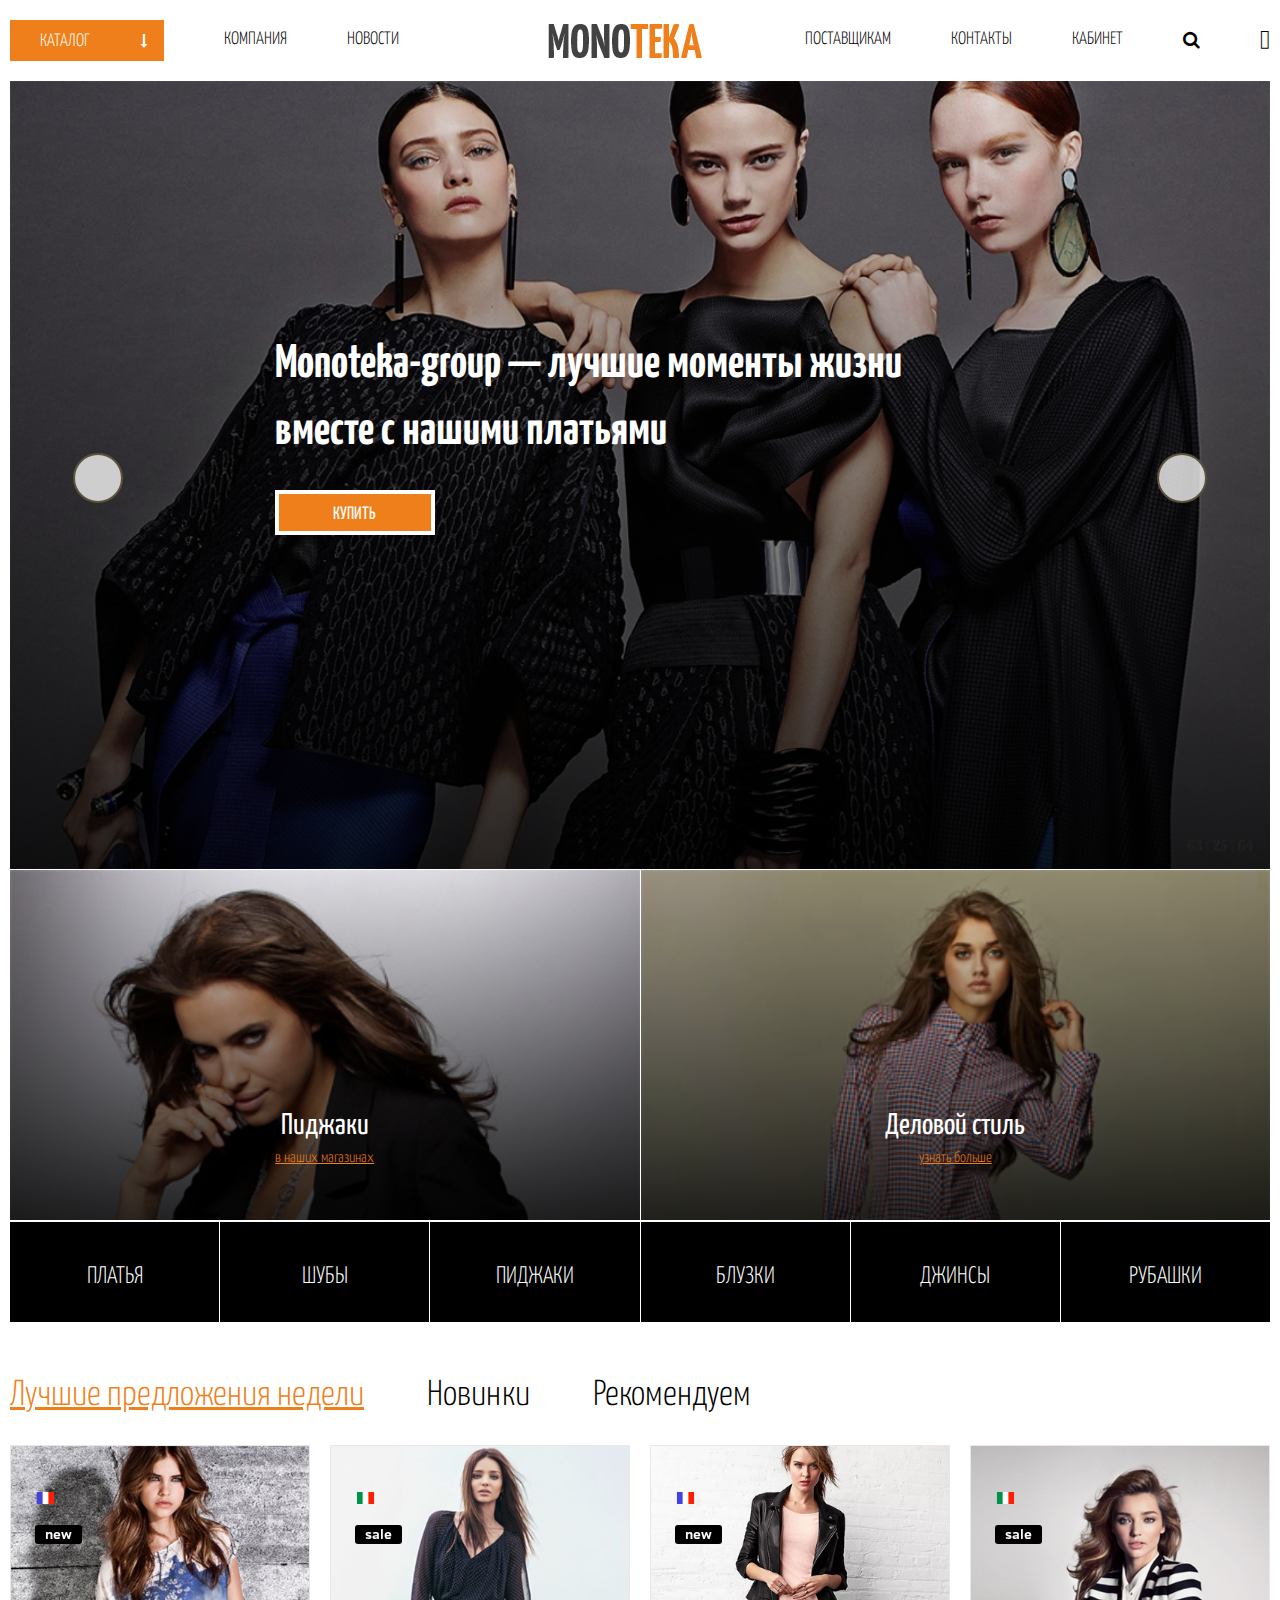
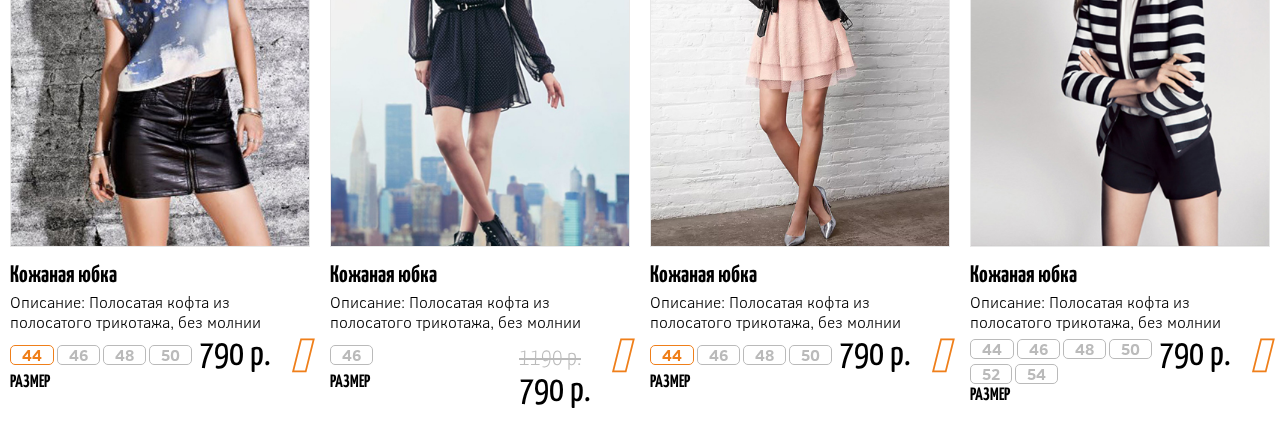
==== commit 9a36b017: "crossbrowser css" ====
--- a/index.html
+++ b/index.html
@@ -96,7 +96,7 @@
                             <li><a href="#">Контакты</a></li>
                             <li><a href="#">Кабинет</a></li>
                             <li><a href="#" class="additional-icon-btn"><i class="fa fa-search"></i></a></li>
-                            <li><a href="#" class="additional-icon-btn"><i class="fa fa-shopping-cart"></i></a></li>
+                            <li><a href="#" class="additional-icon-btn"><span class="icon-cart"></span></a></li>
                         </ul>
                     </div>
                 </div>
@@ -136,9 +136,9 @@
 
                     <!-- If we need navigation buttons -->
                     <div class="swiper-buttons">
-                        <div class="swiper-button-prev promo-slider-prev"><i class="icon icon-angle"></i>
+                        <div class="swiper-button-prev promo-slider-prev"><i class="icon-long-arrow-right"></i>
                         </div>
-                        <div class="swiper-button-next promo-slider-next"><i class="icon icon-angle"></i>
+                        <div class="swiper-button-next promo-slider-next"><i class="icon-long-arrow-right"></i>
                         </div>
                     </div>
 
@@ -157,27 +157,27 @@
                     </div>
                 </div>
                 <a href="#" class="item-catalog">
-                    <img src="static-insales.ru/img/icon-menu-1.gif" alt="">
+                    <span class="icon-mt-cat-5"></span>
                     <p>платья</p> 
                 </a>
                 <a href="#" class="item-catalog">
-                    <img src="static-insales.ru/img/icon-menu-2.gif" alt="">  
+                    <span class="icon-mt-cat-2"></span>  
                     <p> шубы</p>
                 </a>
                 <a href="#" class="item-catalog">
-                    <img src="static-insales.ru/img/icon-menu-3.gif" alt=""> 
+                    <span class="icon-mt-cat-1"></span>
                     <p>пиджаки</p>
                 </a>
                 <a href="#" class="item-catalog">
-                    <img src="static-insales.ru/img/icon-menu-4.gif" alt=""> 
+                    <span class="icon-mt-cat-6"></span> 
                     <p>блузки</p>
                 </a>
                 <a href="#" class="item-catalog">
-                    <img src="static-insales.ru/img/icon-menu-5.gif" alt=""> 
+                    <span class="icon-mt-cat-4"></span> 
                     <p>джинсы</p>
                 </a>
                 <a href="#" class="item-catalog">
-                    <img src="static-insales.ru/img/icon-menu-6.gif" alt=""> 
+                    <span class="icon-mt-cat-3"></span>
                     <p>рубашки</p>
                 </a>
             </div>
@@ -185,7 +185,7 @@
 
         <section class="carousels">
             <div class="container tabs">
-                <input type="radio" name="tab" id="tab-1">
+                <input type="radio" name="tab" id="tab-1" checked>
                 <label for="tab-1">Лучшие предложения недели</label>
                 <input type="radio" name="tab" id="tab-2">
                 <label for="tab-2">Новинки</label>
@@ -233,7 +233,7 @@
                                         <span class="text">Описание: Полосатая кофта из полосатого трикотажа, без молнии</span>
                                     </span>
                                     <div class="product-size"> 
-                                        <input id="siz1mod1" type="radio" name="mod1"/>
+                                        <input id="siz1mod1" type="radio" name="mod1" checked/>
                                         <label for="siz1mod1">44</label>
                                         <input id="siz2mod1" type="radio" name="mod1"/>
                                         <label for="siz2mod1">46</label>
@@ -243,7 +243,7 @@
                                         <label for="siz4mod1">50</label>
                                     </div>
                                     <p class="product-price"> <b> 790 р. </b> 
-                                        <a href="#" class="buy-button"><i class="icon icon-cart"></i></a>
+                                        <a href="#" class="buy-button"><i class="icon-cart"></i></a>
                                     </p>
                                     <span class="product-subtext">размер</span>
                                 </div>
@@ -270,7 +270,7 @@
                                         <label for="siz1mod2">46</label>
                                     </div>
                                     <p class="product-price"> <del>1190 р.</del><b> 790 р. </b> 
-                                        <a href="#" class="buy-button"><i class="icon icon-cart"></i></a>
+                                        <a href="#" class="buy-button"><i class="icon-cart"></i></a>
                                     </p>
                                     <span class="product-subtext">размер</span>
                                 </div>
@@ -292,7 +292,7 @@
                                         <span class="text">Описание: Полосатая кофта из полосатого трикотажа, без молнии</span>
                                     </span>
                                     <div class="product-size"> 
-                                        <input id="siz1mod3" type="radio" name="mod3"/>
+                                        <input id="siz1mod3" type="radio" name="mod3" checked/>
                                         <label for="siz1mod3">44</label>
                                         <input id="siz2mod3" type="radio" name="mod3"/>
                                         <label for="siz2mod3">46</label>
@@ -302,7 +302,7 @@
                                         <label for="siz4mod3">50</label>
                                     </div>
                                     <p class="product-price"> <b> 790 р. </b> 
-                                        <a href="#" class="buy-button"><i class="icon icon-cart"></i></a>
+                                        <a href="#" class="buy-button"><i class="icon-cart"></i></a>
                                     </p>
                                     <span class="product-subtext">размер</span>
                                 </div>
@@ -338,7 +338,7 @@
                                         <label for="siz6mod4">54</label>
                                     </div>
                                     <p class="product-price"> <b> 790 р. </b> 
-                                        <a href="#" class="buy-button"><i class="icon icon-cart"></i></a>
+                                        <a href="#" class="buy-button"><i class="icon-cart"></i></a>
                                     </p>
                                     <span class="product-subtext">размер</span>
                                 </div>
@@ -370,7 +370,7 @@
                                         <label for="siz4mod5">50</label>
                                     </div>
                                     <p class="product-price"> <b> 790 р. </b> 
-                                        <a href="#" class="buy-button"><i class="icon icon-cart"></i></a>
+                                        <a href="#" class="buy-button"><i class="icon-cart"></i></a>
                                     </p>
                                     <span class="product-subtext">размер</span>
                                 </div>
@@ -559,6 +559,10 @@
                 dots: false,
                 smartSpeed:300, 
                 autoplayTimeout:5000, 
+                navText: [
+                    '<span class="icon-long-arrow-left" aria-label="' + 'Previous' + '"></span>',
+                    '<span class="icon-long-arrow-right" aria-label="' + 'Next' + '"></span>'
+		        ],
                 responsive:{ 
                     0:{
                         items:1
--- a/assets3/theme.css
+++ b/assets3/theme.css
@@ -10,8 +10,6 @@
 .star-rating {
   width: 100%;
   display: -webkit-box;
-  display: -webkit-flex;
-  display: -moz-box;
   display: -ms-flexbox;
   display: flex;
   margin-bottom: 10px;
@@ -212,8 +210,6 @@
   color: #000000; }
 
 .featured-product .prod-content-top {
-  padding: -webkit-calc(15px + 6%) 0;
-  padding: -moz-calc(15px + 6%) 0;
   padding: calc(15px + 6%) 0;
   border-top: 4px solid black;
   border-bottom: 4px solid black;
@@ -233,20 +229,13 @@
 
 .featured-product .prod-content {
   display: -webkit-box;
-  display: -webkit-flex;
-  display: -moz-box;
   display: -ms-flexbox;
   display: flex;
   -webkit-box-pack: justify;
-  -webkit-justify-content: space-between;
-  -moz-box-pack: justify;
   -ms-flex-pack: justify;
   justify-content: space-between;
   -webkit-box-orient: vertical;
   -webkit-box-direction: normal;
-  -webkit-flex-direction: column;
-  -moz-box-orient: vertical;
-  -moz-box-direction: normal;
   -ms-flex-direction: column;
   flex-direction: column;
   margin-top: 18px; }
@@ -284,9 +273,7 @@
   bottom: 0;
   left: 0;
   -webkit-transform: translate(-50%, 15%);
-  -moz-transform: translate(-50%, 15%);
   -ms-transform: translate(-50%, 15%);
-  -o-transform: translate(-50%, 15%);
   transform: translate(-50%, 15%); }
 
 .banners {
@@ -294,7 +281,6 @@
   position: relative;
   z-index: 200;
   background: url(mazok.png) center center no-repeat;
-  -o-background-size: cover;
   background-size: cover;
   padding-bottom: 40px;
   margin-bottom: 30px; }
@@ -444,8 +430,6 @@
     width: 100%;
     text-align: center;
     -webkit-box-ordinal-group: 4;
-    -webkit-order: 3;
-    -moz-box-ordinal-group: 4;
     -ms-flex-order: 3;
     order: 3;
     max-width: inherit; } }
@@ -461,7 +445,6 @@
   -webkit-appearance: none;
   -moz-appearance: none;
   appearance: none;
-  -webkit-border-radius: 0;
   border-radius: 0;
   background: #fff;
   border: 1px solid #cccccc;
@@ -501,21 +484,14 @@
 .card {
   height: 100%;
   display: -webkit-box;
-  display: -webkit-flex;
-  display: -moz-box;
   display: -ms-flexbox;
   display: flex;
   width: 100%;
   -webkit-box-orient: vertical;
   -webkit-box-direction: normal;
-  -webkit-flex-direction: column;
-  -moz-box-orient: vertical;
-  -moz-box-direction: normal;
   -ms-flex-direction: column;
   flex-direction: column;
   -webkit-box-pack: justify;
-  -webkit-justify-content: space-between;
-  -moz-box-pack: justify;
   -ms-flex-pack: justify;
   justify-content: space-between; }
 
@@ -554,18 +530,12 @@
 
 .card .card-bottom {
   display: -webkit-box;
-  display: -webkit-flex;
-  display: -moz-box;
   display: -ms-flexbox;
   display: flex;
   -webkit-box-align: center;
-  -webkit-align-items: center;
-  -moz-box-align: center;
   -ms-flex-align: center;
   align-items: center;
   -webkit-box-pack: justify;
-  -webkit-justify-content: space-between;
-  -moz-box-pack: justify;
   -ms-flex-pack: justify;
   justify-content: space-between;
   min-height: 44px; }
@@ -586,16 +556,11 @@
 
 .card-prices.is-old-price {
   display: -webkit-box;
-  display: -webkit-flex;
-  display: -moz-box;
   display: -ms-flexbox;
   display: flex;
   -webkit-box-align: center;
-  -webkit-align-items: center;
-  -moz-box-align: center;
   -ms-flex-align: center;
   align-items: center;
-  -webkit-flex-wrap: wrap;
   -ms-flex-wrap: wrap;
   flex-wrap: wrap; }
 
@@ -632,25 +597,15 @@
 
 .item-remove {
   display: -webkit-box;
-  display: -webkit-flex;
-  display: -moz-box;
   display: -ms-flexbox;
   display: flex;
   -webkit-box-pack: center;
-  -webkit-justify-content: center;
-  -moz-box-pack: center;
   -ms-flex-pack: center;
   justify-content: center;
-  -webkit-flex-basis: -webkit-calc(10% - 5px);
   -ms-flex-preferred-size: calc(10% - 5px);
-  flex-basis: -moz-calc(10% - 5px);
   flex-basis: calc(10% - 5px);
-  max-width: -webkit-calc(10% - 5px);
-  max-width: -moz-calc(10% - 5px);
   max-width: calc(10% - 5px);
   -webkit-box-align: center;
-  -webkit-align-items: center;
-  -moz-box-align: center;
   -ms-flex-align: center;
   align-items: center; }
 
@@ -668,13 +623,9 @@
 .item-info .item-title {
   height: 50%;
   display: -webkit-box;
-  display: -webkit-flex;
-  display: -moz-box;
   display: -ms-flexbox;
   display: flex;
   -webkit-box-align: center;
-  -webkit-align-items: center;
-  -moz-box-align: center;
   -ms-flex-align: center;
   align-items: center;
   margin: 0 -10px;
@@ -689,25 +640,16 @@
 .item-variant {
   -webkit-box-orient: vertical;
   -webkit-box-direction: normal;
-  -webkit-flex-direction: column;
-  -moz-box-orient: vertical;
-  -moz-box-direction: normal;
   -ms-flex-direction: column;
   flex-direction: column;
   -webkit-box-align: start;
-  -webkit-align-items: flex-start;
-  -moz-box-align: start;
   -ms-flex-align: start;
   align-items: flex-start;
   -webkit-box-pack: center;
-  -webkit-justify-content: center;
-  -moz-box-pack: center;
   -ms-flex-pack: center;
   justify-content: center;
   height: 50%;
   display: -webkit-box;
-  display: -webkit-flex;
-  display: -moz-box;
   display: -ms-flexbox;
   display: flex;
   border-top: 1px solid #cccccc;
@@ -716,29 +658,19 @@
 
 .item-price-cell, .item-props {
   max-width: 12%;
-  -webkit-flex-basis: 12%;
   -ms-flex-preferred-size: 12%;
   flex-basis: 12%;
   display: -webkit-box;
-  display: -webkit-flex;
-  display: -moz-box;
   display: -ms-flexbox;
   display: flex;
   -webkit-box-align: center;
-  -webkit-align-items: center;
-  -moz-box-align: center;
   -ms-flex-align: center;
   align-items: center;
   -webkit-box-orient: vertical;
   -webkit-box-direction: normal;
-  -webkit-flex-direction: column;
-  -moz-box-orient: vertical;
-  -moz-box-direction: normal;
   -ms-flex-direction: column;
   flex-direction: column;
   -webkit-box-pack: center;
-  -webkit-justify-content: center;
-  -moz-box-pack: center;
   -ms-flex-pack: center;
   justify-content: center; }
 
@@ -793,7 +725,6 @@
   opacity: 0;
   -webkit-transition: opacity 200ms;
   -o-transition: opacity 200ms;
-  -moz-transition: opacity 200ms;
   transition: opacity 200ms; }
 
 .checkbox-field:checked + .filter-checkbox:after {
@@ -817,8 +748,6 @@
   background: url(footer.png) bottom center no-repeat #000;
   color: #fff;
   padding: 5% 0;
-  padding-bottom: -webkit-calc(3% + 60px);
-  padding-bottom: -moz-calc(3% + 60px);
   padding-bottom: calc(3% + 60px); }
 
 footer a {
@@ -840,25 +769,16 @@
 
 footer .foot-logo {
   display: -webkit-box;
-  display: -webkit-flex;
-  display: -moz-box;
   display: -ms-flexbox;
   display: flex;
   -webkit-box-orient: vertical;
   -webkit-box-direction: normal;
-  -webkit-flex-direction: column;
-  -moz-box-orient: vertical;
-  -moz-box-direction: normal;
   -ms-flex-direction: column;
   flex-direction: column;
   -webkit-box-pack: justify;
-  -webkit-justify-content: space-between;
-  -moz-box-pack: justify;
   -ms-flex-pack: justify;
   justify-content: space-between;
   -webkit-box-align: start;
-  -webkit-align-items: flex-start;
-  -moz-box-align: start;
   -ms-flex-align: start;
   align-items: flex-start; }
 
@@ -885,13 +805,9 @@
   font-weight: 300;
   line-height: 31px;
   display: -webkit-box;
-  display: -webkit-flex;
-  display: -moz-box;
   display: -ms-flexbox;
   display: flex;
   -webkit-box-align: center;
-  -webkit-align-items: center;
-  -moz-box-align: center;
   -ms-flex-align: center;
   align-items: center;
   margin: 15px 0; }
@@ -903,20 +819,13 @@
 
 footer .foot-contacts {
   display: -webkit-box;
-  display: -webkit-flex;
-  display: -moz-box;
   display: -ms-flexbox;
   display: flex;
   -webkit-box-orient: vertical;
   -webkit-box-direction: normal;
-  -webkit-flex-direction: column;
-  -moz-box-orient: vertical;
-  -moz-box-direction: normal;
   -ms-flex-direction: column;
   flex-direction: column;
   -webkit-box-pack: justify;
-  -webkit-justify-content: space-between;
-  -moz-box-pack: justify;
   -ms-flex-pack: justify;
   justify-content: space-between; }
 
@@ -930,8 +839,6 @@
 
 footer .foot-social {
   display: -webkit-box;
-  display: -webkit-flex;
-  display: -moz-box;
   display: -ms-flexbox;
   display: flex;
   font-size: 18px;
@@ -939,13 +846,9 @@
   line-height: 57px;
   text-transform: uppercase;
   -webkit-box-align: center;
-  -webkit-align-items: center;
-  -moz-box-align: center;
   -ms-flex-align: center;
   align-items: center;
   -webkit-box-pack: justify;
-  -webkit-justify-content: space-between;
-  -moz-box-pack: justify;
   -ms-flex-pack: justify;
   justify-content: space-between;
   width: 100%; }
@@ -968,8 +871,6 @@
 @media (max-width: 1024px) {
   footer .foot-contacts {
     -webkit-box-align: start;
-    -webkit-align-items: flex-start;
-    -moz-box-align: start;
     -ms-flex-align: start;
     align-items: flex-start;
     margin-top: 40px; }
@@ -1008,20 +909,13 @@
 
   footer .foot-logo {
     -webkit-box-ordinal-group: 3;
-    -webkit-order: 2;
-    -moz-box-ordinal-group: 3;
     -ms-flex-order: 2;
     order: 2;
     -webkit-box-orient: horizontal;
     -webkit-box-direction: normal;
-    -webkit-flex-direction: row;
-    -moz-box-orient: horizontal;
-    -moz-box-direction: normal;
     -ms-flex-direction: row;
     flex-direction: row;
     -webkit-box-align: end;
-    -webkit-align-items: flex-end;
-    -moz-box-align: end;
     -ms-flex-align: end;
     align-items: flex-end; }
 
@@ -1037,19 +931,13 @@
 
 .top-header .container {
   display: -webkit-box;
-  display: -webkit-flex;
-  display: -moz-box;
   display: -ms-flexbox;
   display: flex;
   height: 80px;
   -webkit-box-pack: justify;
-  -webkit-justify-content: space-between;
-  -moz-box-pack: justify;
   -ms-flex-pack: justify;
   justify-content: space-between;
   -webkit-box-align: center;
-  -webkit-align-items: center;
-  -moz-box-align: center;
   -ms-flex-align: center;
   align-items: center;
   padding: 0 50px; }
@@ -1068,10 +956,15 @@
 
 .top-header li {
 
+  display: -webkit-inline-box;
+
+  display: -ms-inline-flexbox;
+
   display: inline-flex;
   margin: 0 60px 0 0;
   text-transform: uppercase;
-  flex-wrap: nowrap;
+  -ms-flex-wrap: nowrap;
+      flex-wrap: nowrap;
   padding: 11px 0;
   line-height: normal;
 
@@ -1101,7 +994,7 @@
   font-size: 36px; }
 
 header .icon-cart {
-  font-size: 40px; }
+  font-size: 19px; }
 
 header a {
   color: #000000; }
@@ -1112,13 +1005,9 @@
   font-weight: 400;
   line-height: 40px;
   display: -webkit-box;
-  display: -webkit-flex;
-  display: -moz-box;
   display: -ms-flexbox;
   display: flex;
   -webkit-box-align: center;
-  -webkit-align-items: center;
-  -moz-box-align: center;
   -ms-flex-align: center;
   align-items: center;
   text-transform: uppercase;
@@ -1157,25 +1046,16 @@
 
 header .cart-info {
   display: -webkit-box;
-  display: -webkit-flex;
-  display: -moz-box;
   display: -ms-flexbox;
   display: flex;
   -webkit-box-orient: vertical;
   -webkit-box-direction: normal;
-  -webkit-flex-direction: column;
-  -moz-box-orient: vertical;
-  -moz-box-direction: normal;
   -ms-flex-direction: column;
   flex-direction: column;
   -webkit-box-align: start;
-  -webkit-align-items: flex-start;
-  -moz-box-align: start;
   -ms-flex-align: start;
   align-items: flex-start;
   -webkit-box-pack: center;
-  -webkit-justify-content: center;
-  -moz-box-pack: center;
   -ms-flex-pack: center;
   justify-content: center;
   margin-left: 20px; }
@@ -1187,13 +1067,9 @@
 
 header .header-content .container {
   display: -webkit-box;
-  display: -webkit-flex;
-  display: -moz-box;
   display: -ms-flexbox;
   display: flex;
   -webkit-box-align: center;
-  -webkit-align-items: center;
-  -moz-box-align: center;
   -ms-flex-align: center;
   align-items: center;
   padding: 20px 50px; }
@@ -1213,35 +1089,25 @@
 
 header .usercity a {
   display: -webkit-box;
-  display: -webkit-flex;
-  display: -moz-box;
   display: -ms-flexbox;
   display: flex;
   -webkit-box-align: baseline;
-  -webkit-align-items: baseline;
-  -moz-box-align: baseline;
   -ms-flex-align: baseline;
   align-items: baseline; }
 
 header .usercity .icon-angle {
   font-weight: bold;
   -webkit-transform: rotate(90deg);
-  -moz-transform: rotate(90deg);
   -ms-transform: rotate(90deg);
-  -o-transform: rotate(90deg);
   transform: rotate(90deg);
   margin-left: 10px;
   font-size: 14px; }
 
 .phone {
   display: -webkit-box;
-  display: -webkit-flex;
-  display: -moz-box;
   display: -ms-flexbox;
   display: flex;
   -webkit-box-align: center;
-  -webkit-align-items: center;
-  -moz-box-align: center;
   -ms-flex-align: center;
   align-items: center; }
 
@@ -1267,8 +1133,6 @@
   margin-top: 20px; }
 
 #template-index .instagram-title {
-  padding: -webkit-calc(20px + 2.5%) 0;
-  padding: -moz-calc(20px + 2.5%) 0;
   padding: calc(20px + 2.5%) 0; }
 
 #template-index .instagram-wrapper {
@@ -1324,18 +1188,12 @@
 
 .catalog .main-menu {
   display: -webkit-box;
-  display: -webkit-flex;
-  display: -moz-box;
   display: -ms-flexbox;
   display: flex;
   -webkit-box-pack: center;
-  -webkit-justify-content: center;
-  -moz-box-pack: center;
   -ms-flex-pack: center;
   justify-content: center;
   -webkit-box-align: center;
-  -webkit-align-items: center;
-  -moz-box-align: center;
   -ms-flex-align: center;
   align-items: center;
   height: 100%;
@@ -1420,16 +1278,12 @@
 
 .catalog .main-menu li.level-1:hover > ul {
   -webkit-transform: scale(1, 1);
-  -moz-transform: scale(1, 1);
   -ms-transform: scale(1, 1);
-  -o-transform: scale(1, 1);
   transform: scale(1, 1); }
 
 .catalog .main-menu li.level-2:hover > ul {
   -webkit-transform: scale(1, 1);
-  -moz-transform: scale(1, 1);
   -ms-transform: scale(1, 1);
-  -o-transform: scale(1, 1);
   transform: scale(1, 1); }
 
 .catalog li ul.level-2, .catalog li ul.level-3 {
@@ -1439,9 +1293,7 @@
   -webkit-transition: all 0.3s 0.1s;
   -o-transition: all 0.3s 0.1s;
   -webkit-transform: scale(0, 0);
-  -moz-transform: scale(0, 0);
   -ms-transform: scale(0, 0);
-  -o-transform: scale(0, 0);
   transform: scale(0, 0);
   position: absolute;
   left: 0;
@@ -1463,8 +1315,6 @@
   padding: 0 20px; }
 
 .catalog li ul.level-3 {
-  left: -webkit-calc(100% - 1px);
-  left: -moz-calc(100% - 1px);
   left: calc(100% - 1px);
   top: -20px;
   border-left: 2px solid black; }
@@ -1530,32 +1380,23 @@
   margin: 0;
   padding: 0;
   display: -webkit-box;
-  display: -webkit-flex;
-  display: -ms-flexbox;
-  display: -moz-box;
-  display: flex;
-  -webkit-flex-wrap: wrap;
+  display: -ms-flexbox;
+  display: flex;
   -ms-flex-wrap: wrap;
   flex-wrap: wrap;
   -webkit-box-align: center;
-  -webkit-align-items: center;
   -ms-flex-align: center;
-  -moz-box-align: center;
   align-items: center;
   width: 100%;
   width: auto;
   -webkit-box-flex: 0 1 auto;
-  -webkit-flex: 0 1 auto;
   -ms-flex: 0 1 auto;
-  -moz-box-flex: 0;
   flex: 0 1 auto;
   margin-left: auto; }
 
 .pagination > .pagination-item {
   display: -webkit-box;
-  display: -webkit-flex;
-  display: -ms-flexbox;
-  display: -moz-box;
+  display: -ms-flexbox;
   display: flex;
   -webkit-box-flex: 1;
   position: relative; }
@@ -1617,15 +1458,15 @@
 
 .gallery-control .gallery-control-prev i {
   -webkit-transform: rotate(180deg);
-  -moz-transform: rotate(180deg);
   -ms-transform: rotate(180deg);
-  -o-transform: rotate(180deg);
   transform: rotate(180deg);
   display: block;
   margin-top: 10px; }
 
 @media (max-width: 767px) {
   .swiper-container {
+    -ms-grid-column: 1;
+    -ms-grid-column-span: 6;
     grid-column: 1/7;
   }
 }
@@ -1642,9 +1483,7 @@
 
 .photo-control .photo-control-prev i {
   -webkit-transform: rotate(180deg);
-  -moz-transform: rotate(180deg);
   -ms-transform: rotate(180deg);
-  -o-transform: rotate(180deg);
   transform: rotate(180deg);
   display: block;
   width: 32px;
@@ -1687,20 +1526,14 @@
 .product-info .buyzone {
   padding: 27px 0;
   display: -webkit-box;
-  display: -webkit-flex;
-  display: -moz-box;
   display: -ms-flexbox;
   display: flex;
   border-top: 1px solid #ccc;
   border-bottom: 1px solid #ccc;
   -webkit-box-align: center;
-  -webkit-align-items: center;
-  -moz-box-align: center;
   -ms-flex-align: center;
   align-items: center;
   -webkit-box-pack: justify;
-  -webkit-justify-content: space-between;
-  -moz-box-pack: justify;
   -ms-flex-pack: justify;
   justify-content: space-between; }
 
@@ -1765,13 +1598,9 @@
 
 .product-prices {
   display: -webkit-box;
-  display: -webkit-flex;
-  display: -moz-box;
   display: -ms-flexbox;
   display: flex;
   -webkit-box-align: center;
-  -webkit-align-items: center;
-  -moz-box-align: center;
   -ms-flex-align: center;
   align-items: center; }
 
@@ -1816,8 +1645,6 @@
   border-top: 1px solid #cccccc; }
 
 #template-product .photo, #template-product .sostav-wrap {
-  padding-left: -webkit-calc(10px + 6%);
-  padding-left: -moz-calc(10px + 6%);
   padding-left: calc(10px + 6%); }
 
 .photo {
@@ -1831,9 +1658,6 @@
   .product-info .buyzone {
     -webkit-box-orient: vertical;
     -webkit-box-direction: normal;
-    -webkit-flex-direction: column;
-    -moz-box-orient: vertical;
-    -moz-box-direction: normal;
     -ms-flex-direction: column;
     flex-direction: column; }
 
@@ -1842,29 +1666,21 @@
 @media (max-width: 768px) {
   .product-order-1 {
     -webkit-box-ordinal-group: 2;
-    -webkit-order: 1;
-    -moz-box-ordinal-group: 2;
     -ms-flex-order: 1;
     order: 1; }
 
   .product-order-2 {
     -webkit-box-ordinal-group: 3;
-    -webkit-order: 2;
-    -moz-box-ordinal-group: 3;
     -ms-flex-order: 2;
     order: 2; }
 
   .product-order-3 {
     -webkit-box-ordinal-group: 4;
-    -webkit-order: 3;
-    -moz-box-ordinal-group: 4;
     -ms-flex-order: 3;
     order: 3; }
 
   .product-order-4 {
     -webkit-box-ordinal-group: 5;
-    -webkit-order: 4;
-    -moz-box-ordinal-group: 5;
     -ms-flex-order: 4;
     order: 4; }
 
@@ -1902,11 +1718,8 @@
 .products-carousel {
   background-position: left center;
   background-repeat: no-repeat;
-  -o-background-size: contain;
   background-size: contain;
   position: relative;
-  margin-bottom: -webkit-calc(20px + 4%);
-  margin-bottom: -moz-calc(20px + 4%);
   margin-bottom: calc(20px + 4%);
   overflow: hidden; }
 
@@ -1946,9 +1759,7 @@
 
 .products-carousel .products-control-prev i {
   -webkit-transform: rotate(180deg);
-  -moz-transform: rotate(180deg);
   -ms-transform: rotate(180deg);
-  -o-transform: rotate(180deg);
   transform: rotate(180deg);
   display: block; }
 
@@ -1966,20 +1777,13 @@
 
 .products-carousel .title-cell {
   display: -webkit-box;
-  display: -webkit-flex;
-  display: -moz-box;
   display: -ms-flexbox;
   display: flex;
   -webkit-box-orient: vertical;
   -webkit-box-direction: normal;
-  -webkit-flex-direction: column;
-  -moz-box-orient: vertical;
-  -moz-box-direction: normal;
   -ms-flex-direction: column;
   flex-direction: column;
   -webkit-box-pack: center;
-  -webkit-justify-content: center;
-  -moz-box-pack: center;
   -ms-flex-pack: center;
   justify-content: center;
   position: relative;
@@ -2015,8 +1819,6 @@
 
 .title-cell .decor span {
   display: inline-block;
-  width: -webkit-calc(100% - 56px);
-  width: -moz-calc(100% - 56px);
   width: calc(100% - 56px);
   height: 11px;
   background: black;
@@ -2037,10 +1839,7 @@
     margin-bottom: 30px; }
 
   .products-carousel {
-    -o-background-size: cover;
     background-size: cover;
-    padding-bottom: -webkit-calc(20px + 4%);
-    padding-bottom: -moz-calc(20px + 4%);
     padding-bottom: calc(20px + 4%);
     overflow: hidden;
     padding-top: 30px; }
@@ -2072,38 +1871,53 @@
   top: 50%;
   left: 50%;
   -webkit-transform: translate(-50%, -50%);
-  -moz-transform: translate(-50%, -50%);
   -ms-transform: translate(-50%, -50%);
-  -o-transform: translate(-50%, -50%);
   transform: translate(-50%, -50%);
   z-index: 20; }
 
-.swiper-button-prev.promo-slider-prev {
-  left: 5%; }
-
 .swiper-button-prev.promo-slider-prev i {
   -webkit-transform: rotate(180deg);
-  -moz-transform: rotate(180deg);
   -ms-transform: rotate(180deg);
-  -o-transform: rotate(180deg);
   transform: rotate(180deg);
   display: block; }
-
-.swiper-button-next.promo-slider-next {
-  right: 5%; }
 
 .swiper-button-prev.promo-slider-prev, .swiper-button-next.promo-slider-next {
   background-image: none;
   font-size: 32px;
-  color: #fff; }
-
+  color: #5b523a;
+  height: 50px;
+  width: 50px;
+  border-radius: 100px;
+  border: 2px solid  #5b523a;
+  padding: 1px 7px;
+  background: #ffffffc4;
+}
+
+.swiper-button-next.promo-slider-next {
+  right: 5%; }
+
+.swiper-button-prev.promo-slider-prev {
+  left: 5%;
+  padding: 9px 7px 5px 0; }
+
+  .swiper-button-prev.promo-slider-prev:hover, 
+  .swiper-button-next.promo-slider-next:hover {
+    color: white;
+    border-color: white;
+    background: #5b523a;
+  }
 .promo-content {
   color: white;
 }
 .side-banner-container .promo-content {
   text-align: center;
-  display: flex;
-  flex-direction: column-reverse;
+  display: -webkit-box;
+  display: -ms-flexbox;
+  display: flex;
+  -webkit-box-orient: vertical;
+  -webkit-box-direction: reverse;
+      -ms-flex-direction: column-reverse;
+          flex-direction: column-reverse;
 }
 .swiper-slide .promo-content .title,
 .side-banner-container .title {
@@ -2132,6 +1946,8 @@
   padding: 250px 21% 35px;
   top: 0;
   left: 0;
+  background: -webkit-gradient(linear, left top, left bottom, color-stop(-10%, transparent), color-stop(125%, #000));
+  background: -o-linear-gradient(top, transparent -10%, #000 125%);
   background: linear-gradient(to bottom, transparent -10%, #000 125%);
 }
 .promo-content .button_slider {
@@ -2139,7 +1955,7 @@
   height: 45px;
   margin: 25px 0 0;
   text-transform: uppercase;
-  line-height: 37px;
+  line-height: 41px;
   width: 160px;
   font-size: 18px;
   background-color: #ef7f1a;
@@ -2187,14 +2003,8 @@
   background: #fff;
   -webkit-box-shadow: inset 0 5px 5px rgba(0, 1, 1, 0.1), 0 5px 5px rgba(0, 1, 1, 0.1);
   box-shadow: inset 0 5px 5px rgba(0, 1, 1, 0.1), 0 5px 5px rgba(0, 1, 1, 0.1);
-  padding-top: -webkit-calc(20px + 2%);
-  padding-top: -moz-calc(20px + 2%);
   padding-top: calc(20px + 2%);
-  padding-bottom: -webkit-calc(20px + 2%);
-  padding-bottom: -moz-calc(20px + 2%);
   padding-bottom: calc(20px + 2%);
-  margin-bottom: -webkit-calc(20px + 4%);
-  margin-bottom: -moz-calc(20px + 4%);
   margin-bottom: calc(20px + 4%); }
 
 .recipes h3 {
@@ -2214,20 +2024,14 @@
   line-height: 19px;
   text-transform: uppercase;
   display: -webkit-box;
-  display: -webkit-flex;
-  display: -moz-box;
   display: -ms-flexbox;
   display: flex;
   -webkit-box-align: center;
-  -webkit-align-items: center;
-  -moz-box-align: center;
   -ms-flex-align: center;
   align-items: center; }
 
 .recipes .more a {
   display: -webkit-box;
-  display: -webkit-flex;
-  display: -moz-box;
   display: -ms-flexbox;
   display: flex; }
 
@@ -2240,8 +2044,6 @@
   display: block;
   color: #000000;
   border-right: 1px solid #cccccc;
-  padding-right: -webkit-calc(20px + 1%);
-  padding-right: -moz-calc(20px + 1%);
   padding-right: calc(20px + 1%); }
 
 .card-price {
@@ -2266,20 +2068,13 @@
 
 .recipe .info {
   display: -webkit-box;
-  display: -webkit-flex;
-  display: -moz-box;
   display: -ms-flexbox;
   display: flex;
   -webkit-box-orient: vertical;
   -webkit-box-direction: normal;
-  -webkit-flex-direction: column;
-  -moz-box-orient: vertical;
-  -moz-box-direction: normal;
   -ms-flex-direction: column;
   flex-direction: column;
   -webkit-box-pack: justify;
-  -webkit-justify-content: space-between;
-  -moz-box-pack: justify;
   -ms-flex-pack: justify;
   justify-content: space-between; }
 
@@ -2297,9 +2092,7 @@
   top: 50%;
   left: 50%;
   -webkit-transform: translate(-50%, -50%);
-  -moz-transform: translate(-50%, -50%);
   -ms-transform: translate(-50%, -50%);
-  -o-transform: translate(-50%, -50%);
   transform: translate(-50%, -50%);
   max-width: 100%;
   height: 100%;
@@ -2308,8 +2101,6 @@
 
 .recipes .row {
   -webkit-box-align: center;
-  -webkit-align-items: center;
-  -moz-box-align: center;
   -ms-flex-align: center;
   align-items: center; }
 
@@ -2336,14 +2127,12 @@
   color: #fff;
   background: url(mramor.png) center center no-repeat;
   padding: 25px 0;
-  -o-background-size: cover;
   background-size: cover; }
 
 .subscribe-bg {
   background: url(mazok.png) top left no-repeat;
   margin-top: -60px;
   padding-top: 60px;
-  -o-background-size: cover;
   background-size: cover;
   width: 100%;
   overflow: hidden; }
@@ -2365,9 +2154,7 @@
   background: url(sweets-love.png) center center no-repeat;
   right: -120px;
   -webkit-transform: rotate(60deg);
-  -moz-transform: rotate(60deg);
   -ms-transform: rotate(60deg);
-  -o-transform: rotate(60deg);
   transform: rotate(60deg);
   top: -30px; }
 
@@ -2383,8 +2170,6 @@
 
 .news-section-bg {
   background: rgba(0, 0, 0, 0.85);
-  padding: -webkit-calc(20px + 4%);
-  padding: -moz-calc(20px + 4%);
   padding: calc(20px + 4%);
   height: 100%;
   position: relative;
@@ -2403,27 +2188,18 @@
 
 .news-section .news-block .cell-9 {
   display: -webkit-box;
-  display: -webkit-flex;
-  display: -moz-box;
   display: -ms-flexbox;
   display: flex;
   -webkit-box-orient: vertical;
   -webkit-box-direction: normal;
-  -webkit-flex-direction: column;
-  -moz-box-orient: vertical;
-  -moz-box-direction: normal;
   -ms-flex-direction: column;
   flex-direction: column;
   -webkit-box-pack: justify;
-  -webkit-justify-content: space-between;
-  -moz-box-pack: justify;
   -ms-flex-pack: justify;
   justify-content: space-between; }
 
 .news-block .row {
   -webkit-box-align: center;
-  -webkit-align-items: center;
-  -moz-box-align: center;
   -ms-flex-align: center;
   align-items: center; }
 
@@ -2464,8 +2240,6 @@
 
 .news-block .links {
   display: -webkit-box;
-  display: -webkit-flex;
-  display: -moz-box;
   display: -ms-flexbox;
   display: flex; }
 
@@ -2486,7 +2260,6 @@
 
 .subscr-form-bg {
   background: url(illustr4.jpg) center center no-repeat;
-  -o-background-size: cover;
   background-size: cover;
   position: relative;
   z-index: 20; }
@@ -2505,20 +2278,14 @@
   position: relative;
   z-index: 20;
   display: -webkit-box;
-  display: -webkit-flex;
-  display: -moz-box;
   display: -ms-flexbox;
   display: flex;
   width: 100%;
   height: 100%;
-  -webkit-justify-content: space-around;
   -ms-flex-pack: distribute;
   justify-content: space-around;
   -webkit-box-orient: vertical;
   -webkit-box-direction: normal;
-  -webkit-flex-direction: column;
-  -moz-box-orient: vertical;
-  -moz-box-direction: normal;
   -ms-flex-direction: column;
   flex-direction: column; }
 
@@ -2543,12 +2310,10 @@
   -webkit-appearance: none;
   -moz-appearance: none;
   appearance: none;
-  -webkit-border-radius: 0;
   border-radius: 0;
   border: 0;
   padding-top: 2px;
   -webkit-box-sizing: border-box;
-  -moz-box-sizing: border-box;
   box-sizing: border-box; }
 
 .button:hover, .co-button {
@@ -2560,8 +2325,6 @@
 
 .subscr-content {
   max-width: 365px;
-  padding: -webkit-calc(20px + 5%) 20px;
-  padding: -moz-calc(20px + 5%) 20px;
   padding: calc(20px + 5%) 20px;
   margin: 0 auto; }
 
@@ -2604,8 +2367,6 @@
 
   .subscr-content {
     max-width: 90%;
-    padding: -webkit-calc(20px + 2%) 20px;
-    padding: -moz-calc(20px + 2%) 20px;
     padding: calc(20px + 2%) 20px; } }
 @media (max-width: 480px) {
   .news-block .img {
@@ -2669,42 +2430,60 @@
 
 @media (max-width: 768px) {
   .page-delivery .cell-4 {
-    order: 5; } }
+    -webkit-box-ordinal-group: 6;
+        -ms-flex-order: 5;
+            order: 5; } }
 @media (max-width: 480px) {
   .ordero-1 {
-    order: 1; }
+    -webkit-box-ordinal-group: 2;
+        -ms-flex-order: 1;
+            order: 1; }
 
   .ordero-2 {
-    order: 2; }
+    -webkit-box-ordinal-group: 3;
+        -ms-flex-order: 2;
+            order: 2; }
 
   .ordero-3 {
-    order: 3; }
+    -webkit-box-ordinal-group: 4;
+        -ms-flex-order: 3;
+            order: 3; }
 
   .ordero-4 {
-    order: 4; } }
+    -webkit-box-ordinal-group: 5;
+        -ms-flex-order: 4;
+            order: 4; } }
 
 .top-header {
+  display: -webkit-box;
+  display: -ms-flexbox;
   display: flex;
   -webkit-box-align: flex-start;
-  -webkit-align-items: flex-start;
-  -moz-box-align: flex-start;
   -ms-flex-align: flex-start;
   align-items: flex-start;
-  justify-content: space-between;
+  -webkit-box-pack: justify;
+      -ms-flex-pack: justify;
+          justify-content: space-between;
   padding: 15px 10px;
   font-size: 18px;
 }
 .menu-right-side,
 .menu-left-side {
-  flex: 5;
+  -webkit-box-flex: 5;
+      -ms-flex: 5;
+          flex: 5;
 }
 .menu-right-side > ul,
 .menu-left-side > ul {
+  display: -webkit-box;
+  display: -ms-flexbox;
   display: flex;
   height: 41px;
 }
 .menu-right-side > ul {
-  justify-content: flex-end;
+  -webkit-box-pack: end;
+      -ms-flex-pack: end;
+          justify-content: flex-end;
 }
 .menu-left-side .has-dropdown {
 
@@ -2720,7 +2499,7 @@
 }
 .menu-left-side .has-dropdown > a:after {
   font: normal normal normal 14px/1 FontAwesome;
-  content: "\f063";
+  content: "\f175";
   width: 57px;
   display: inline-block;
   text-align: right;
@@ -2734,8 +2513,12 @@
 .logo {
   min-width: 130px;
   margin-right: 30px;
-  flex: 2;
-  align-self: center;
+  -webkit-box-flex: 2;
+      -ms-flex: 2;
+          flex: 2;
+  -ms-flex-item-align: center;
+      -ms-grid-row-align: center;
+      align-self: center;
 }
 li.has-dropdown ul.dropdown {
   height: auto;
@@ -2768,14 +2551,27 @@
   font-size: 24px;
   text-transform: uppercase;
   background-color: black;
+    display: -webkit-box;
+    display: -ms-flexbox;
     display: flex;
-    flex-flow: column;
-    align-items: center;
-    justify-content: center;
+    -webkit-box-orient: vertical;
+    -webkit-box-direction: normal;
+        -ms-flex-flow: column;
+            flex-flow: column;
+    -webkit-box-align: center;
+        -ms-flex-align: center;
+            align-items: center;
+    -webkit-box-pack: center;
+        -ms-flex-pack: center;
+            justify-content: center;
     padding: 10px 0 0;
 }
 .item-catalog:hover {
   color: #ef7f1a;
+  text-decoration: none;
+}
+.item-catalog span {
+  font-size: 45px;
 }
 .item-catalog img {
   /* align-self: flex-start; */
@@ -2784,18 +2580,25 @@
   /* align-self: flex-end; */
 }
 .grid {
+  display: -ms-grid;
   display: grid;
   grid-gap: 1px;
-  justify-content: normal;
+  -webkit-box-pack: normal;
+      -ms-flex-pack: normal;
+          justify-content: normal;
 }
 .promo .grid {
+  -ms-grid-columns: 1fr 1px 1fr 1px 1fr 1px 1fr 1px 1fr 1px 1fr;
   grid-template-columns: repeat(6, 1fr);
 }
 .product-sell.grid {
+  -ms-grid-columns: 2fr 1fr;
   grid-template-columns: 2fr 1fr;    
   margin-top: 17px;
 }
 .swiper-container {
+  -ms-grid-column: 1;
+  -ms-grid-column-span: 4;
   grid-column: 1/5;
 }
 .side-banner-container {
@@ -2849,14 +2652,24 @@
   position: relative;
 }
 .owl-nav {
+
   position: absolute;
-  top: -55px;
+  top: -67px;
   right: 0;
-  width: 50px;
+  width: 190px;
+  text-align: right;
+
+}
+.owl-prev, .owl-next {
+  font-size: 25px!important;
+  padding: 0 0 0 30px !important;
+  outline: 0px solid!important;
 }
 .product-slide:hover .more-info-table,
 .product-slide:hover .hover-cover {
   opacity: 1;
+  -webkit-transition: opacity .7s ease;
+  -o-transition: opacity .7s ease;
   transition: opacity .7s ease;
 }
 .product-slide:hover .img-relative {
@@ -2867,6 +2680,8 @@
 .product-slide:hover .product-subtext,
 .product-slide:hover .product-price b {
   color: white;
+  -webkit-transition: color .5s ease;
+  -o-transition: color .5s ease;
   transition: color .5s ease;
 }
 .product-slide .img-relative {
@@ -2890,7 +2705,8 @@
   height: 100%;
   width: 100%;
   background: rgba(0, 1, 1, .7);
-  transform: scale3d(1.05, 1.03, 1);
+  -webkit-transform: scale3d(1.05, 1.03, 1);
+          transform: scale3d(1.05, 1.03, 1);
   z-index: -1;
 }
 .sticker,
@@ -2919,6 +2735,8 @@
 .product-info {
   line-height: 17px;
   z-index: 1;
+  -ms-grid-column: 1;
+  -ms-grid-column-span: 2;
   grid-column: 1 / 3;
 }
 .product-info .title {
@@ -2931,7 +2749,9 @@
   font-size: 16px;
 }
 .product-size {
-  align-self: center;
+  -ms-flex-item-align: center;
+      -ms-grid-row-align: center;
+      align-self: center;
   line-height: 19px;
 }
 .product-size label {
@@ -2950,11 +2770,16 @@
 .product-price {
   position: relative;
   font-size: 36px;
+  -ms-grid-row: 2;
+  -ms-grid-row-span: 2;
   grid-row: 2 / 4;
+  -ms-grid-column: 2;
+  -ms-grid-column-span: 1;
   grid-column: 2 / 3;
   height: 75px;
   line-height: 33px;
-  align-self: center;
+  -ms-grid-row-align: center;
+      align-self: center;
 }
 .product-price a {
   color: #ef7f1a;
@@ -2980,7 +2805,8 @@
   font-weight: bold;
   font-size: 18px;
   margin-top: -13px;
-  align-self: flex-start;
+  -ms-flex-item-align: start;
+      align-self: flex-start;
 }
 .more-info-table {
   opacity: 0;
@@ -3017,27 +2843,39 @@
   height: auto; }
 
   .swiper-container {
+   -ms-grid-column: 1;
+   -ms-grid-column-span: 6;
    grid-column: 1/7;
   }
   .promo div .side-banner-container:nth-child(2) {
+   -ms-grid-row: 2;
    grid-row: 2;
+   -ms-grid-column: 1;
+   -ms-grid-column-span: 3;
    grid-column: 1/4;
    height: 350px;
    background-position: top center;
   }
   .promo div .side-banner-container:nth-child(3) {
+    -ms-grid-column: 4;
+    -ms-grid-column-span: 3;
     grid-column: 4/7;
+    -ms-grid-row: 2;
     grid-row: 2;
     background-position: top center;
   }
   .item-catalog {
     
+    -ms-grid-row: 4;
+    
     grid-row: 4;
   }
 }
 @media (max-width: 1080px) {
   .logo {
-    order: -1;
+    -webkit-box-ordinal-group: 0;
+        -ms-flex-order: -1;
+            order: -1;
   }
   .top-header li {
     margin: 0;
@@ -3047,7 +2885,9 @@
   }
   .menu-right-side > ul,
   .menu-left-side > ul {
-    justify-content: space-between;
+    -webkit-box-pack: justify;
+        -ms-flex-pack: justify;
+            justify-content: space-between;
   }
   .swiper-slide .promo-content .title {
     font-size: 21px;
@@ -3066,30 +2906,53 @@
 
 @media (max-width: 730px) {
   .menu-adaptive-button {
+    display: -webkit-box;
+    display: -ms-flexbox;
     display: flex;
-    flex: 1 20%;
-    order: 1;
-    align-self: center;
+    -webkit-box-flex: 1;
+        -ms-flex: 1 20%;
+            flex: 1 20%;
+    -webkit-box-ordinal-group: 2;
+        -ms-flex-order: 1;
+            order: 1;
+    -ms-flex-item-align: center;
+        align-self: center;
   }
   .logo {
-    order: 2;
+    -webkit-box-ordinal-group: 3;
+        -ms-flex-order: 2;
+            order: 2;
     margin: 0;
   }
   .menu-right-side, .menu-left-side {
-    flex: 1;
-    justify-content: end;
+    -webkit-box-flex: 1;
+        -ms-flex: 1;
+            flex: 1;
+    -webkit-box-pack: end;
+        -ms-flex-pack: end;
+            justify-content: end;
   }
   .menu-left-side {
-    flex: 1 100%;
-    order: 4;
+    -webkit-box-flex: 1;
+        -ms-flex: 1 100%;
+            flex: 1 100%;
+    -webkit-box-ordinal-group: 5;
+        -ms-flex-order: 4;
+            order: 4;
   }
   .menu-right-side {
-    flex: 1 20%;
-    order: 3;
+    -webkit-box-flex: 1;
+        -ms-flex: 1 20%;
+            flex: 1 20%;
+    -webkit-box-ordinal-group: 4;
+        -ms-flex-order: 3;
+            order: 3;
     padding: 15px;
   }
   .menu-right-side > ul {
-    justify-content: flex-end;
+    -webkit-box-pack: end;
+        -ms-flex-pack: end;
+            justify-content: flex-end;
   }
   .top-header li {
     padding: 13px;
@@ -3099,7 +2962,9 @@
   .top-header .menu-right-side ul li:nth-child(4),
   .top-header .menu-right-side ul li:nth-child(5){
     display: block;
-    align-self: center;
+    -ms-flex-item-align: center;
+        -ms-grid-row-align: center;
+        align-self: center;
   }
   .menu-left-side {
     margin-right: 0;
@@ -3120,7 +2985,6 @@
     margin-top: -10px; }
 
   header .phone {
-    -webkit-flex-wrap: wrap;
     -ms-flex-wrap: wrap;
     flex-wrap: wrap;
     margin-right: -10px; }
@@ -3143,13 +3007,23 @@
   header .icon-user {
     font-size: 26px; } }
 @media (max-width: 480px) {
+  .logo {
+    min-width: 65px;
+  }
   header .icon-logo {
     font-size: 60px; }
-
+    .item-catalog p {
+      display: none;
+    }
+    .promo-content .button_slider {
+      color: #ef7f1a;
+      text-decoration: underline;
+      margin-bottom: 15px;
+      background: none;
+      border: 0px solid;
+  }
   header .phone {
     white-space: nowrap;
-    width: -webkit-calc(100% - 60px);
-    width: -moz-calc(100% - 60px);
     width: calc(100% - 60px); }
 
   header .usercity .icon-angle {
@@ -3174,8 +3048,11 @@
       position: absolute;
       top: 50%;
       left: 50%;
-      transform: translate(-50%, -50%);
-      object-fit: cover;
+      -webkit-transform: translate(-50%, -50%);
+          -ms-transform: translate(-50%, -50%);
+              transform: translate(-50%, -50%);
+      -o-object-fit: cover;
+         object-fit: cover;
       width: 100%; }
 
 .instagram-feed {
@@ -3187,8 +3064,6 @@
 .instagram-title {
   font-size: 30px;
   text-transform: uppercase;
-  padding: -webkit-calc(20px + 1.4%) 0;
-  padding: -moz-calc(20px + 1.4%) 0;
   padding: calc(20px + 1.4%) 0; }
 
 .instagram-title a {
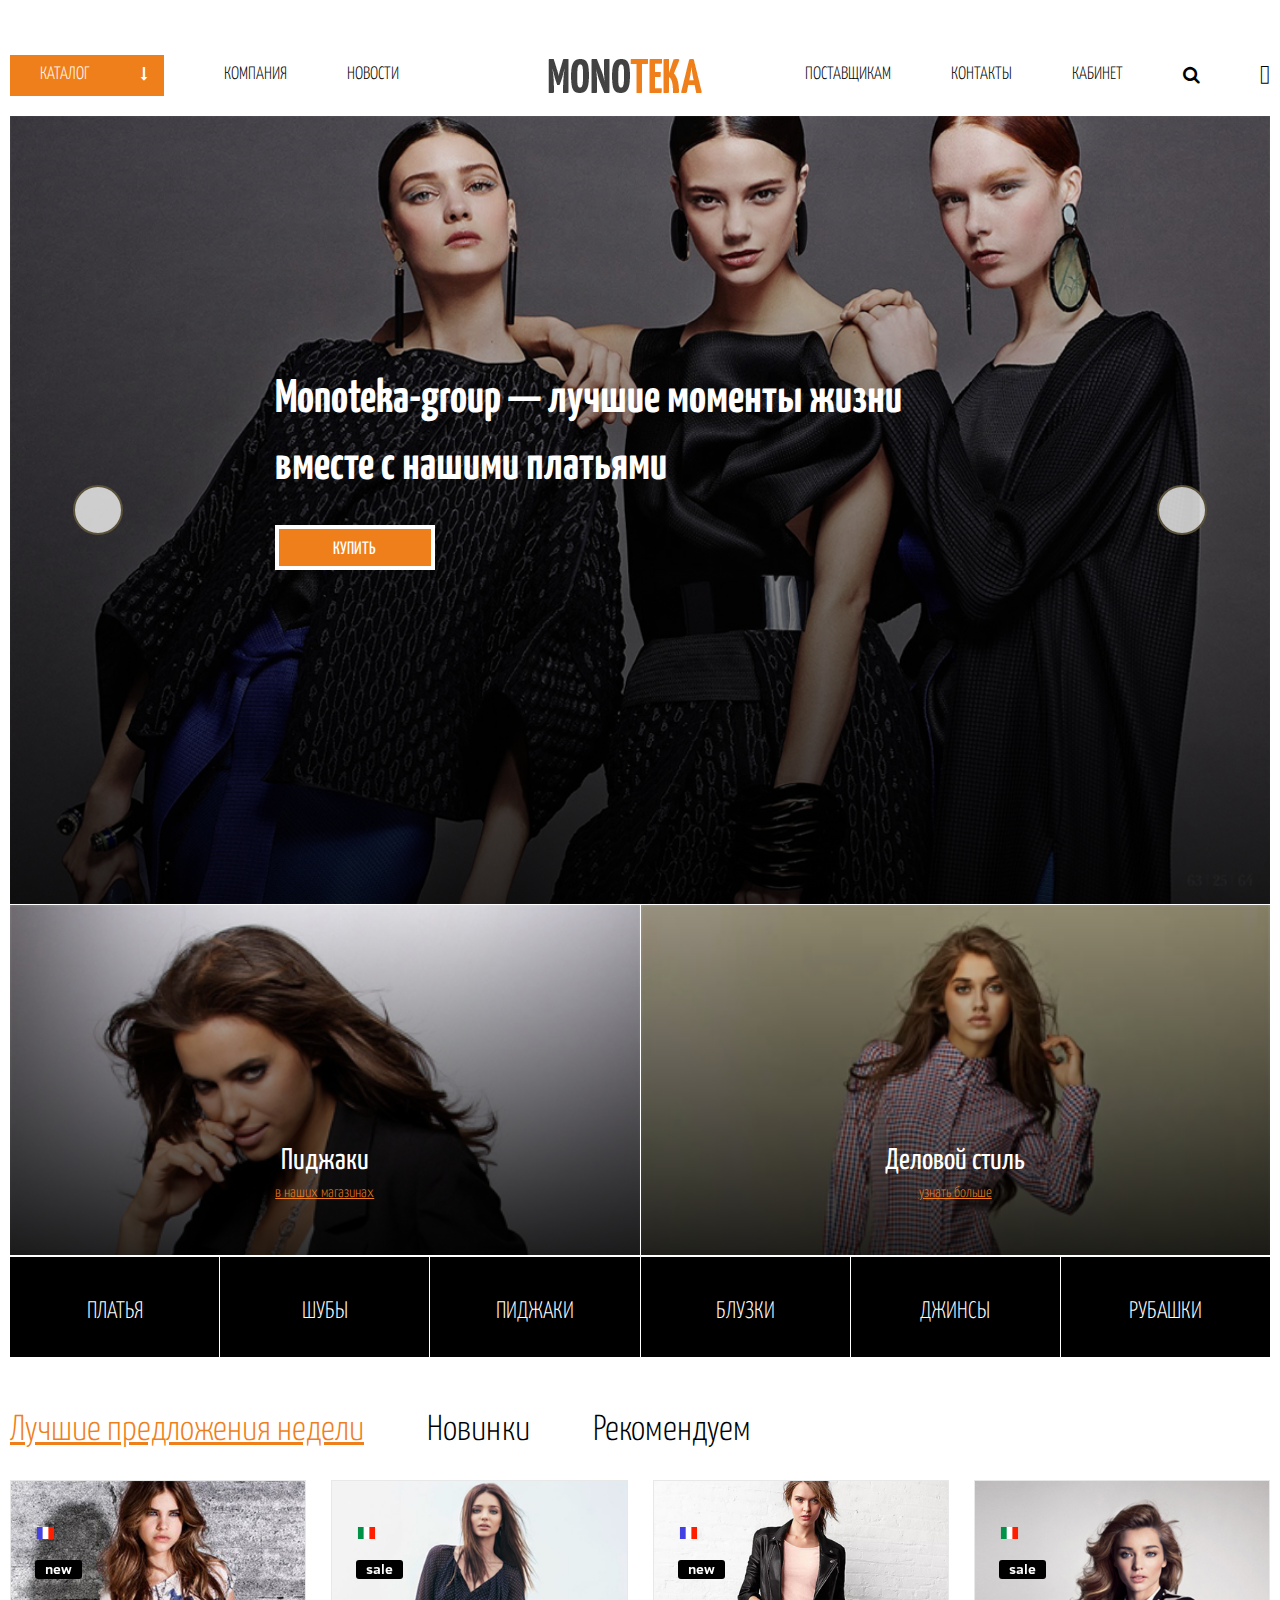
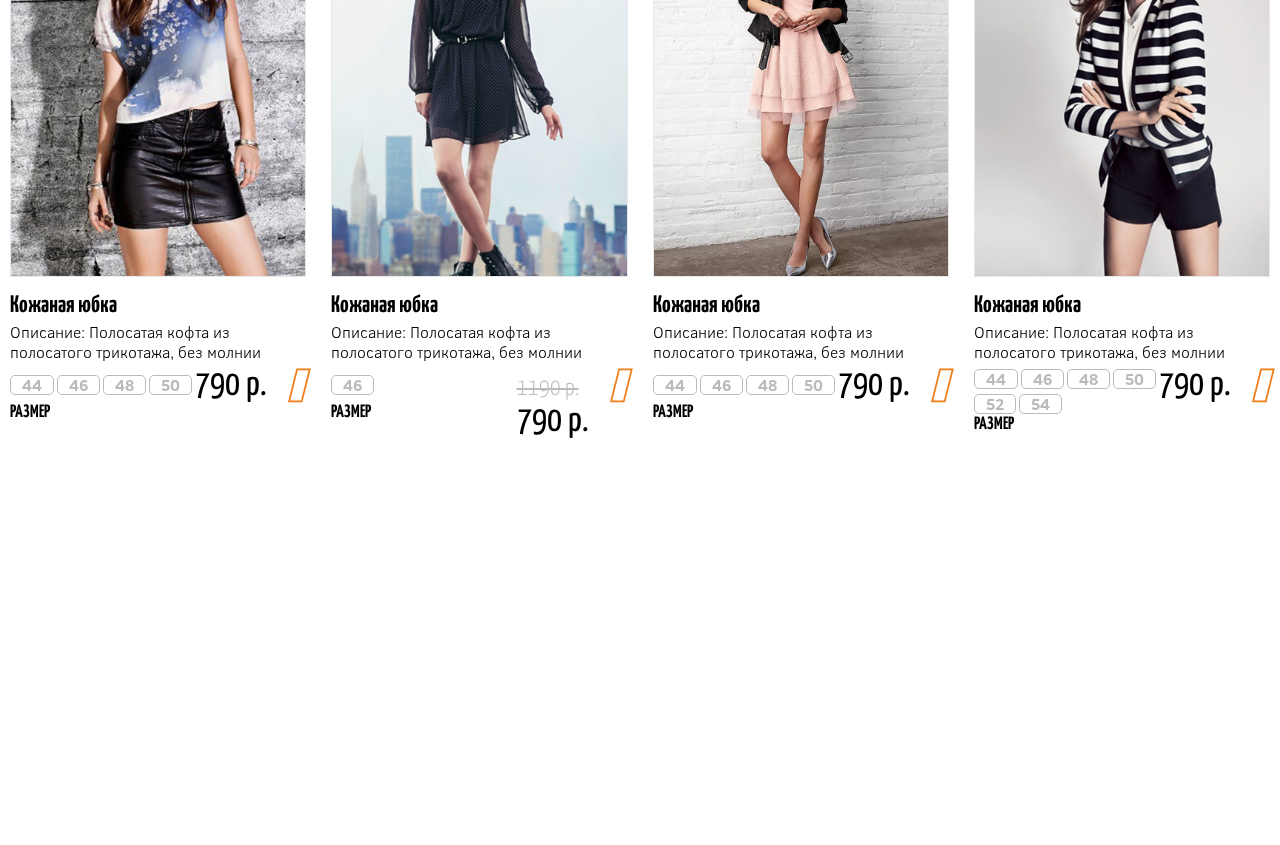
==== commit 8b749864: "fixes #2" ====
--- a/index.html
+++ b/index.html
@@ -136,9 +136,11 @@
 
                     <!-- If we need navigation buttons -->
                     <div class="swiper-buttons">
-                        <div class="swiper-button-prev promo-slider-prev"><i class="icon-long-arrow-right"></i>
+                        <div class="swiper-button-prev promo-slider-prev">
+                            <i class="icon-long-arrow-left"></i>
                         </div>
-                        <div class="swiper-button-next promo-slider-next"><i class="icon-long-arrow-right"></i>
+                        <div class="swiper-button-next promo-slider-next">
+                            <i class="icon-long-arrow-right"></i>
                         </div>
                     </div>
 
@@ -183,8 +185,8 @@
             </div>
         </section>
 
-        <section class="carousels">
-            <div class="container tabs">
+        <section class="carousels container">
+            <div class="tabs">
                 <input type="radio" name="tab" id="tab-1" checked>
                 <label for="tab-1">Лучшие предложения недели</label>
                 <input type="radio" name="tab" id="tab-2">
@@ -380,79 +382,184 @@
                     
                     <div class="tab-2">
                         <ul class="owl-carousel">
-                            <li class="product-slide">
-                                <div class="img">
-                                    <img src="static-insales.ru/img/models/model1.jpg" alt="Модель 1">
-                                </div>
-                                <span class="product-info">
-                                    <h4 class="title">Кожаная юбка</h4>
-                                    <span class="text">Описание: Полосатая кофта из полосатого трикотажа, без молнии</span>
-                                </span>
-                                <div class="product-sell grid">
-                                    <a>44</a>
-                                    
-                                    <p class="product-price"> <b> 790 р. </b></p>
-                                    <span>размер</span>
-                                </div>
-                            </li>
-                            <li class="product-slide"> 
-                                <div class="img">
+                            <li class="product-slide"> 
+                                <div class="img-absolute">
+                                    <img src="static-insales.ru/img/models/model2-1.jpg" alt="Модель 2">
+                                </div>
+                                <div class="hover-cover">
+                                </div>
+                                <div class="img-relative">
+                                    <img src="static-insales.ru/img/models/model2-1.jpg" alt="Модель 2">
+                                </div>
+                                <img class="prod-flag" src="static-insales.ru/img/flag-ru.png" alt="flag russian">
+                                <span class="sticker">new</span>
+                                <div class="more-info-table">
+                                    <table>
+                                        <tr>
+                                            <td>Материал</td>
+                                            <td>Хлопок</td>
+                                        </tr>
+                                        <tr>
+                                            <td>Сезон</td>
+                                            <td>Лето</td>
+                                        </tr>
+                                        <tr>
+                                            <td>Страна-производитель</td>
+                                            <td> Франция</td>
+                                        </tr>
+                                        <tr>
+                                            <td>Длина</td>
+                                            <td>Мини</td>
+                                        </tr>             
+                                    </table>
+                                    <a href="#"> Перейти в карточку</a>
+                                </div>
+                                <div class="product-sell grid">
+                                    <span class="product-info">
+                                        <h4 class="title">Кожаная юбка</h4>
+                                        <span class="text">Описание: Полосатая кофта из полосатого трикотажа, без молнии</span>
+                                    </span>
+                                    <div class="product-size"> 
+                                        <input id="siz1mod1" type="radio" name="mod1" checked/>
+                                        <label for="siz1mod1">44</label>
+                                        <input id="siz2mod1" type="radio" name="mod1"/>
+                                        <label for="siz2mod1">46</label>
+                                        <input id="siz3mod1" type="radio" name="mod1"/>
+                                        <label for="siz3mod1">48</label> 
+                                        <input id="siz4mod1" type="radio" name="mod1"/>
+                                        <label for="siz4mod1">50</label>
+                                    </div>
+                                    <p class="product-price"> <b> 790 р. </b> 
+                                        <a href="#" class="buy-button"><i class="icon-cart"></i></a>
+                                    </p>
+                                    <span class="product-subtext">размер</span>
+                                </div>
+                            </li>
+                            <li class="product-slide"> 
+                                <div class="img-absolute">
+                                    <img src="static-insales.ru/img/models/model2-2.jpg" alt="Модель 2">
+                                </div>
+                                <div class="hover-cover">
+
+                                </div>
+                                <div class="img-relative">
+                                    <img src="static-insales.ru/img/models/model2-2.jpg" alt="Модель 2">
+                                </div>
+                                <img class="prod-flag" src="static-insales.ru/img/flag-esp.png" alt="flag russian">
+                                <span class="sticker">sale</span>
+                                <div class="product-sell grid">
+                                    <span class="product-info">
+                                        <h4 class="title">Кожаная юбка</h4>
+                                        <span class="text">Описание: Полосатая кофта из полосатого трикотажа, без молнии</span>
+                                    </span>
+                                    <div class="product-size"> 
+                                        <input id="siz1mod2" type="radio" name="mod2"/>
+                                        <label for="siz1mod2">46</label>
+                                    </div>
+                                    <p class="product-price"> <del>1190 р.</del><b> 790 р. </b> 
+                                        <a href="#" class="buy-button"><i class="icon-cart"></i></a>
+                                    </p>
+                                    <span class="product-subtext">размер</span>
+                                </div>
+                            </li>
+                            <li class="product-slide"> 
+                                <div class="img-absolute">
+                                    <img src="static-insales.ru/img/models/model2-3.jpg" alt="Модель 2">
+                                </div>
+                                <div class="hover-cover">
+                                </div>
+                                <div class="img-relative">
+                                    <img src="static-insales.ru/img/models/model2-3.jpg" alt="Модель 2">
+                                </div>
+                                <img class="prod-flag" src="static-insales.ru/img/flag-ru.png" alt="flag russian">
+                                <span class="sticker">new</span>
+                                <div class="product-sell grid">
+                                    <span class="product-info">
+                                        <h4 class="title">Кожаная юбка</h4>
+                                        <span class="text">Описание: Полосатая кофта из полосатого трикотажа, без молнии</span>
+                                    </span>
+                                    <div class="product-size"> 
+                                        <input id="siz1mod3" type="radio" name="mod3" checked/>
+                                        <label for="siz1mod3">44</label>
+                                        <input id="siz2mod3" type="radio" name="mod3"/>
+                                        <label for="siz2mod3">46</label>
+                                        <input id="siz3mod3" type="radio" name="mod3"/>
+                                        <label for="siz3mod3">48</label> 
+                                        <input id="siz4mod3" type="radio" name="mod3"/>
+                                        <label for="siz4mod3">50</label>
+                                    </div>
+                                    <p class="product-price"> <b> 790 р. </b> 
+                                        <a href="#" class="buy-button"><i class="icon-cart"></i></a>
+                                    </p>
+                                    <span class="product-subtext">размер</span>
+                                </div>
+                            </li>
+                            <li class="product-slide"> 
+                                <div class="img-absolute">
+                                    <img src="static-insales.ru/img/models/model2-4.jpg" alt="Модель 2">
+                                </div>
+                                <div class="hover-cover">
+                                </div>
+                                <div class="img-relative">
+                                    <img src="static-insales.ru/img/models/model2-4.jpg" alt="Модель 2">
+                                </div>
+                                <img class="prod-flag" src="static-insales.ru/img/flag-esp.png" alt="flag russian">
+                                <span class="sticker">sale</span>
+                                <div class="product-sell grid">
+                                    <span class="product-info">
+                                        <h4 class="title">Кожаная юбка</h4>
+                                        <span class="text">Описание: Полосатая кофта из полосатого трикотажа, без молнии</span>
+                                    </span>
+                                    <div class="product-size"> 
+                                        <input id="siz1mod4" type="radio" name="mod4"/>
+                                        <label for="siz1mod4">44</label>
+                                        <input id="siz2mod4" type="radio" name="mod4"/>
+                                        <label for="siz2mod4">46</label>
+                                        <input id="siz3mod4" type="radio" name="mod4"/>
+                                        <label for="siz3mod4">48</label> 
+                                        <input id="siz4mod4" type="radio" name="mod4"/>
+                                        <label for="siz4mod4">50</label>
+                                        <input id="siz5mod4" type="radio" name="mod4"/>
+                                        <label for="siz5mod4">52</label>
+                                        <input id="siz6mod4" type="radio" name="mod4"/>
+                                        <label for="siz6mod4">54</label>
+                                    </div>
+                                    <p class="product-price"> <b> 790 р. </b> 
+                                        <a href="#" class="buy-button"><i class="icon-cart"></i></a>
+                                    </p>
+                                    <span class="product-subtext">размер</span>
+                                </div>
+                            </li>
+                            <li class="product-slide"> 
+                                <div class="img-absolute">
                                     <img src="static-insales.ru/img/models/model2.jpg" alt="Модель 2">
                                 </div>
-                                <span class="product-info">
-                                    <h4 class="title">Кожаная юбка</h4>
-                                    <span class="text">Описание: Полосатая кофта из полосатого трикотажа, без молнии</span>
-                                </span>
-                                <div class="product-sell grid">
-                                    <a>44</a>
-                                    
-                                    <p class="product-price"> <b> 790 р. </b></p>
-                                    <span>размер</span>
-                                </div>
-                            </li>
-                            <li class="product-slide">
-                                <div class="img">
-                                    <img src="static-insales.ru/img/models/model3.jpg" alt="Модель 3">
-                                </div>
-                                <span class="product-info">
-                                    <h4 class="title">Кожаная юбка</h4>
-                                    <span class="text">Описание: Полосатая кофта из полосатого трикотажа, без молнии</span>
-                                </span>
-                                <div class="product-sell grid">
-                                    <a>44</a>
-                                    
-                                    <p class="product-price"> <b> 790 р. </b></p>
-                                    <span>размер</span>
-                                </div> 
-                            </li>
-                            <li class="product-slide"> 
-                                <div class="img">
-                                    <img src="static-insales.ru/img/models/model4.jpg" alt="Модель 4">
-                                </div>
-                                <span class="product-info">
-                                    <h4 class="title">Кожаная юбка</h4>
-                                    <span class="text">Описание: Полосатая кофта из полосатого трикотажа, без молнии</span>
-                                </span>
-                                <div class="product-sell grid">
-                                    <a>44</a>
-                                    
-                                    <p class="product-price"> <b> 790 р. </b></p>
-                                    <span>размер</span>
-                                </div>
-                            </li>
-                            <li class="product-slide"> 
-                                <div class="img">
-                                    <img src="static-insales.ru/img/models/model2.jpg" alt="Модель 2">
-                                </div>
-                                <span class="product-info">
-                                    <h4 class="title">Кожаная юбка</h4>
-                                    <span class="text">Описание: Полосатая кофта из полосатого трикотажа, без молнии</span>
-                                </span>
-                                <div class="product-sell grid">
-                                    <a>44</a>
-                                    
-                                    <p class="product-price"> <b> 790 р. </b></p>
-                                    <span>размер</span>
+                                <div class="hover-cover">
+                                </div>
+                                <div class="img-relative">
+                                    <img src="static-insales.ru/img/models/model3.jpg" alt="Модель 2">
+                                </div>
+                                <img class="prod-flag" src="static-insales.ru/img/flag-esp.png" alt="flag russian">
+                                <span class="sticker">new</span>
+                                <div class="product-sell grid">
+                                    <span class="product-info">
+                                        <h4 class="title">Кожаная юбка</h4>
+                                        <span class="text">Описание: Полосатая кофта из полосатого трикотажа, без молнии</span>
+                                    </span>
+                                    <div class="product-size"> 
+                                        <input id="siz1mod5" type="radio" name="mod5"/>
+                                        <label for="siz1mod5">44</label>
+                                        <input id="siz2mod5" type="radio" name="mod5"/>
+                                        <label for="siz2mod5">46</label>
+                                        <input id="siz3mod5" type="radio" name="mod5"/>
+                                        <label for="siz3mod5">48</label> 
+                                        <input id="siz4mod5" type="radio" name="mod5"/>
+                                        <label for="siz4mod5">50</label>
+                                    </div>
+                                    <p class="product-price"> <b> 790 р. </b> 
+                                        <a href="#" class="buy-button"><i class="icon-cart"></i></a>
+                                    </p>
+                                    <span class="product-subtext">размер</span>
                                 </div>
                             </li>
                         </ul>
@@ -460,79 +567,184 @@
 
                     <div class="tab-3">
                         <ul class="owl-carousel">
-                            <li class="product-slide">
-                                <div class="img">
-                                    <img src="static-insales.ru/img/models/model1.jpg" alt="Модель 1">
-                                </div>
-                                <span class="product-info">
-                                    <h4 class="title">Кожаная юбка</h4>
-                                    <span class="text">Описание: Полосатая кофта из полосатого трикотажа, без молнии</span>
-                                </span>
-                                <div class="product-sell grid">
-                                    <a>44</a>
-                                    
-                                    <p class="product-price"> <b> 790 р. </b></p>
-                                    <span>размер</span>
-                                </div>
-                            </li>
-                            <li class="product-slide"> 
-                                <div class="img">
+                            <li class="product-slide"> 
+                                <div class="img-absolute">
+                                    <img src="static-insales.ru/img/models/model3-1.jpg" alt="Модель 2">
+                                </div>
+                                <div class="hover-cover">
+                                </div>
+                                <div class="img-relative">
+                                    <img src="static-insales.ru/img/models/model3-1.jpg" alt="Модель 2">
+                                </div>
+                                <img class="prod-flag" src="static-insales.ru/img/flag-ru.png" alt="flag russian">
+                                <span class="sticker">new</span>
+                                <div class="more-info-table">
+                                    <table>
+                                        <tr>
+                                            <td>Материал</td>
+                                            <td>Хлопок</td>
+                                        </tr>
+                                        <tr>
+                                            <td>Сезон</td>
+                                            <td>Лето</td>
+                                        </tr>
+                                        <tr>
+                                            <td>Страна-производитель</td>
+                                            <td> Франция</td>
+                                        </tr>
+                                        <tr>
+                                            <td>Длина</td>
+                                            <td>Мини</td>
+                                        </tr>             
+                                    </table>
+                                    <a href="#"> Перейти в карточку</a>
+                                </div>
+                                <div class="product-sell grid">
+                                    <span class="product-info">
+                                        <h4 class="title">Кожаная юбка</h4>
+                                        <span class="text">Описание: Полосатая кофта из полосатого трикотажа, без молнии</span>
+                                    </span>
+                                    <div class="product-size"> 
+                                        <input id="siz1mod1" type="radio" name="mod1" checked/>
+                                        <label for="siz1mod1">44</label>
+                                        <input id="siz2mod1" type="radio" name="mod1"/>
+                                        <label for="siz2mod1">46</label>
+                                        <input id="siz3mod1" type="radio" name="mod1"/>
+                                        <label for="siz3mod1">48</label> 
+                                        <input id="siz4mod1" type="radio" name="mod1"/>
+                                        <label for="siz4mod1">50</label>
+                                    </div>
+                                    <p class="product-price"> <b> 790 р. </b> 
+                                        <a href="#" class="buy-button"><i class="icon-cart"></i></a>
+                                    </p>
+                                    <span class="product-subtext">размер</span>
+                                </div>
+                            </li>
+                            <li class="product-slide"> 
+                                <div class="img-absolute">
+                                    <img src="static-insales.ru/img/models/model3-2.jpg" alt="Модель 2">
+                                </div>
+                                <div class="hover-cover">
+
+                                </div>
+                                <div class="img-relative">
+                                    <img src="static-insales.ru/img/models/model3-2.jpg" alt="Модель 2">
+                                </div>
+                                <img class="prod-flag" src="static-insales.ru/img/flag-esp.png" alt="flag russian">
+                                <span class="sticker">sale</span>
+                                <div class="product-sell grid">
+                                    <span class="product-info">
+                                        <h4 class="title">Кожаная юбка</h4>
+                                        <span class="text">Описание: Полосатая кофта из полосатого трикотажа, без молнии</span>
+                                    </span>
+                                    <div class="product-size"> 
+                                        <input id="siz1mod2" type="radio" name="mod2"/>
+                                        <label for="siz1mod2">46</label>
+                                    </div>
+                                    <p class="product-price"> <del>1190 р.</del><b> 790 р. </b> 
+                                        <a href="#" class="buy-button"><i class="icon-cart"></i></a>
+                                    </p>
+                                    <span class="product-subtext">размер</span>
+                                </div>
+                            </li>
+                            <li class="product-slide"> 
+                                <div class="img-absolute">
+                                    <img src="static-insales.ru/img/models/model3-3.jpg" alt="Модель 2">
+                                </div>
+                                <div class="hover-cover">
+                                </div>
+                                <div class="img-relative">
+                                    <img src="static-insales.ru/img/models/model3-3.jpg" alt="Модель 2">
+                                </div>
+                                <img class="prod-flag" src="static-insales.ru/img/flag-ru.png" alt="flag russian">
+                                <span class="sticker">new</span>
+                                <div class="product-sell grid">
+                                    <span class="product-info">
+                                        <h4 class="title">Кожаная юбка</h4>
+                                        <span class="text">Описание: Полосатая кофта из полосатого трикотажа, без молнии</span>
+                                    </span>
+                                    <div class="product-size"> 
+                                        <input id="siz1mod3" type="radio" name="mod3" checked/>
+                                        <label for="siz1mod3">44</label>
+                                        <input id="siz2mod3" type="radio" name="mod3"/>
+                                        <label for="siz2mod3">46</label>
+                                        <input id="siz3mod3" type="radio" name="mod3"/>
+                                        <label for="siz3mod3">48</label> 
+                                        <input id="siz4mod3" type="radio" name="mod3"/>
+                                        <label for="siz4mod3">50</label>
+                                    </div>
+                                    <p class="product-price"> <b> 790 р. </b> 
+                                        <a href="#" class="buy-button"><i class="icon-cart"></i></a>
+                                    </p>
+                                    <span class="product-subtext">размер</span>
+                                </div>
+                            </li>
+                            <li class="product-slide"> 
+                                <div class="img-absolute">
+                                    <img src="static-insales.ru/img/models/model3-4.jpg" alt="Модель 2">
+                                </div>
+                                <div class="hover-cover">
+                                </div>
+                                <div class="img-relative">
+                                    <img src="static-insales.ru/img/models/model3-4.jpg" alt="Модель 2">
+                                </div>
+                                <img class="prod-flag" src="static-insales.ru/img/flag-esp.png" alt="flag russian">
+                                <span class="sticker">sale</span>
+                                <div class="product-sell grid">
+                                    <span class="product-info">
+                                        <h4 class="title">Кожаная юбка</h4>
+                                        <span class="text">Описание: Полосатая кофта из полосатого трикотажа, без молнии</span>
+                                    </span>
+                                    <div class="product-size"> 
+                                        <input id="siz1mod4" type="radio" name="mod4"/>
+                                        <label for="siz1mod4">44</label>
+                                        <input id="siz2mod4" type="radio" name="mod4"/>
+                                        <label for="siz2mod4">46</label>
+                                        <input id="siz3mod4" type="radio" name="mod4"/>
+                                        <label for="siz3mod4">48</label> 
+                                        <input id="siz4mod4" type="radio" name="mod4"/>
+                                        <label for="siz4mod4">50</label>
+                                        <input id="siz5mod4" type="radio" name="mod4"/>
+                                        <label for="siz5mod4">52</label>
+                                        <input id="siz6mod4" type="radio" name="mod4"/>
+                                        <label for="siz6mod4">54</label>
+                                    </div>
+                                    <p class="product-price"> <b> 790 р. </b> 
+                                        <a href="#" class="buy-button"><i class="icon-cart"></i></a>
+                                    </p>
+                                    <span class="product-subtext">размер</span>
+                                </div>
+                            </li>
+                            <li class="product-slide"> 
+                                <div class="img-absolute">
                                     <img src="static-insales.ru/img/models/model2.jpg" alt="Модель 2">
                                 </div>
-                                <span class="product-info">
-                                    <h4 class="title">Кожаная юбка</h4>
-                                    <span class="text">Описание: Полосатая кофта из полосатого трикотажа, без молнии</span>
-                                </span>
-                                <div class="product-sell grid">
-                                    <a>44</a>
-                                    
-                                    <p class="product-price"> <b> 790 р. </b></p>
-                                    <span>размер</span>
-                                </div>
-                            </li>
-                            <li class="product-slide">
-                                <div class="img">
-                                    <img src="static-insales.ru/img/models/model3.jpg" alt="Модель 3">
-                                </div>
-                                <span class="product-info">
-                                    <h4 class="title">Кожаная юбка</h4>
-                                    <span class="text">Описание: Полосатая кофта из полосатого трикотажа, без молнии</span>
-                                </span>
-                                <div class="product-sell grid">
-                                    <a>44</a>
-                                    
-                                    <p class="product-price"> <b> 790 р. </b></p>
-                                    <span>размер</span>
-                                </div> 
-                            </li>
-                            <li class="product-slide"> 
-                                <div class="img">
-                                    <img src="static-insales.ru/img/models/model4.jpg" alt="Модель 4">
-                                </div>
-                                <span class="product-info">
-                                    <h4 class="title">Кожаная юбка</h4>
-                                    <span class="text">Описание: Полосатая кофта из полосатого трикотажа, без молнии</span>
-                                </span>
-                                <div class="product-sell grid">
-                                    <a>44</a>
-                                    
-                                    <p class="product-price"> <b> 790 р. </b></p>
-                                    <span>размер</span>
-                                </div>
-                            </li>
-                            <li class="product-slide"> 
-                                <div class="img">
-                                    <img src="static-insales.ru/img/models/model2.jpg" alt="Модель 2">
-                                </div>
-                                <span class="product-info">
-                                    <h4 class="title">Кожаная юбка</h4>
-                                    <span class="text">Описание: Полосатая кофта из полосатого трикотажа, без молнии</span>
-                                </span>
-                                <div class="product-sell grid">
-                                    <a>44</a>
-                                    
-                                    <p class="product-price"> <b> 790 р. </b></p>
-                                    <span>размер</span>
+                                <div class="hover-cover">
+                                </div>
+                                <div class="img-relative">
+                                    <img src="static-insales.ru/img/models/model3.jpg" alt="Модель 2">
+                                </div>
+                                <img class="prod-flag" src="static-insales.ru/img/flag-esp.png" alt="flag russian">
+                                <span class="sticker">new</span>
+                                <div class="product-sell grid">
+                                    <span class="product-info">
+                                        <h4 class="title">Кожаная юбка</h4>
+                                        <span class="text">Описание: Полосатая кофта из полосатого трикотажа, без молнии</span>
+                                    </span>
+                                    <div class="product-size"> 
+                                        <input id="siz1mod5" type="radio" name="mod5"/>
+                                        <label for="siz1mod5">44</label>
+                                        <input id="siz2mod5" type="radio" name="mod5"/>
+                                        <label for="siz2mod5">46</label>
+                                        <input id="siz3mod5" type="radio" name="mod5"/>
+                                        <label for="siz3mod5">48</label> 
+                                        <input id="siz4mod5" type="radio" name="mod5"/>
+                                        <label for="siz4mod5">50</label>
+                                    </div>
+                                    <p class="product-price"> <b> 790 р. </b> 
+                                        <a href="#" class="buy-button"><i class="icon-cart"></i></a>
+                                    </p>
+                                    <span class="product-subtext">размер</span>
                                 </div>
                             </li>
                         </ul>
@@ -553,7 +765,7 @@
         $(document).ready(function(){
             $(".owl-carousel").owlCarousel({
                 loop:false, 
-                margin:20, 
+                margin:25, 
                 nav:true, 
                 autoplay:false, 
                 dots: false,
@@ -578,16 +790,19 @@
                     }
                 }
             });
+            
         });
     </script>
     <script src="assets3/jquery.mmenu.min.all.js"></script>
     <script type="text/javascript">
         $(document).ready(function() {
            $("#my-menu").mmenu().on( "closed.mm", function() {
+             $("#my-menu").css("display", "none");
                  $(".menu-adaptive-button").show();
               });
            $(".menu-adaptive-button").click(function() {
              $(".menu-adaptive-button").hide();
+             $("#my-menu").css("display", "block");
              $("#my-menu").trigger("open.mm");
            });
         });
--- a/assets3/theme.css
+++ b/assets3/theme.css
@@ -927,7 +927,12 @@
     margin-top: 30px; } }
 header {
   position: relative;
-  z-index: 5; }
+  z-index: 5;
+
+  padding: 35px 0 0; }
+  .carousels {
+    
+  padding:  0 0 35px; }
 
 .top-header .container {
   display: -webkit-box;
@@ -1875,22 +1880,19 @@
   transform: translate(-50%, -50%);
   z-index: 20; }
 
-.swiper-button-prev.promo-slider-prev i {
-  -webkit-transform: rotate(180deg);
-  -ms-transform: rotate(180deg);
-  transform: rotate(180deg);
-  display: block; }
-
-.swiper-button-prev.promo-slider-prev, .swiper-button-next.promo-slider-next {
+.swiper-button-prev.promo-slider-prev, 
+.swiper-button-next.promo-slider-next {
   background-image: none;
   font-size: 32px;
   color: #5b523a;
   height: 50px;
   width: 50px;
+  margin-top: -25px;
   border-radius: 100px;
   border: 2px solid  #5b523a;
-  padding: 1px 7px;
+  line-height: 53px;
   background: #ffffffc4;
+  text-align: center;
 }
 
 .swiper-button-next.promo-slider-next {
@@ -1898,7 +1900,7 @@
 
 .swiper-button-prev.promo-slider-prev {
   left: 5%;
-  padding: 9px 7px 5px 0; }
+ }
 
   .swiper-button-prev.promo-slider-prev:hover, 
   .swiper-button-next.promo-slider-next:hover {
@@ -2489,7 +2491,7 @@
 
   background-color: #ef7f1a;
   display: inline-block;
-  padding: 13px 17px 13px 30px;
+  padding: 11px 17px 13px 30px;
   position: relative;
 
 }
@@ -2613,7 +2615,8 @@
   text-decoration: none;
 }
 .tabs {
-  margin-top: 35px;
+  margin: 35px 0;
+  padding: 0 10px;
   overflow: hidden;
 }
 .tabs input {
@@ -2630,18 +2633,27 @@
   font-size: 36px;
 }
 .tabs-content {
-  position: relative;
-  padding: 15px;
-  margin: -15px;
+
+  position: relative;
+  width: auto;
+  min-height: 900px;
+
 }
 .tabs-content .tab-1,
 .tabs-content .tab-2,
 .tabs-content .tab-3 {
-  display: none;
+  opacity: 0;
+  transition: opacity .7s cubic-bezier(0.23, 1, 0.320, 1);
+  display: block;
+  position: absolute;
+  top: 0;
+  left: 0;
+  display: block;
 }
 input[id="tab-1"]:checked ~ .tabs-content .tab-1,
 input[id="tab-2"]:checked ~ .tabs-content .tab-2,
 input[id="tab-3"]:checked ~ .tabs-content .tab-3 {
+  opacity: 1;
   display: block;
 }
 .tabs-content .owl-carousel .owl-stage-outer {
@@ -2656,7 +2668,7 @@
   position: absolute;
   top: -67px;
   right: 0;
-  width: 190px;
+  width: 85px;
   text-align: right;
 
 }
@@ -2664,6 +2676,9 @@
   font-size: 25px!important;
   padding: 0 0 0 30px !important;
   outline: 0px solid!important;
+}
+.owl-prev {
+  padding: 0!important;
 }
 .product-slide:hover .more-info-table,
 .product-slide:hover .hover-cover {
@@ -2905,6 +2920,16 @@
 }
 
 @media (max-width: 730px) {
+  
+  .item-catalog {
+      padding: 0;
+  }
+  .menu-left-side .has-dropdown > a:after {
+    width: 17px;
+  }
+  .menu-left-side .has-dropdown {
+    padding: 13px;
+  }
   .menu-adaptive-button {
     display: -webkit-box;
     display: -ms-flexbox;
@@ -2973,6 +2998,7 @@
   .menu-left-side .has-dropdown {
     width: 100%;
     text-align: center;
+    line-height: 19px;  
   }
 
   .box-shadow {
@@ -3074,4 +3100,7 @@
       color: black;
       cursor: pointer;
       padding: 30px;
+  }
+  #my-menu {
+    display: none;
   }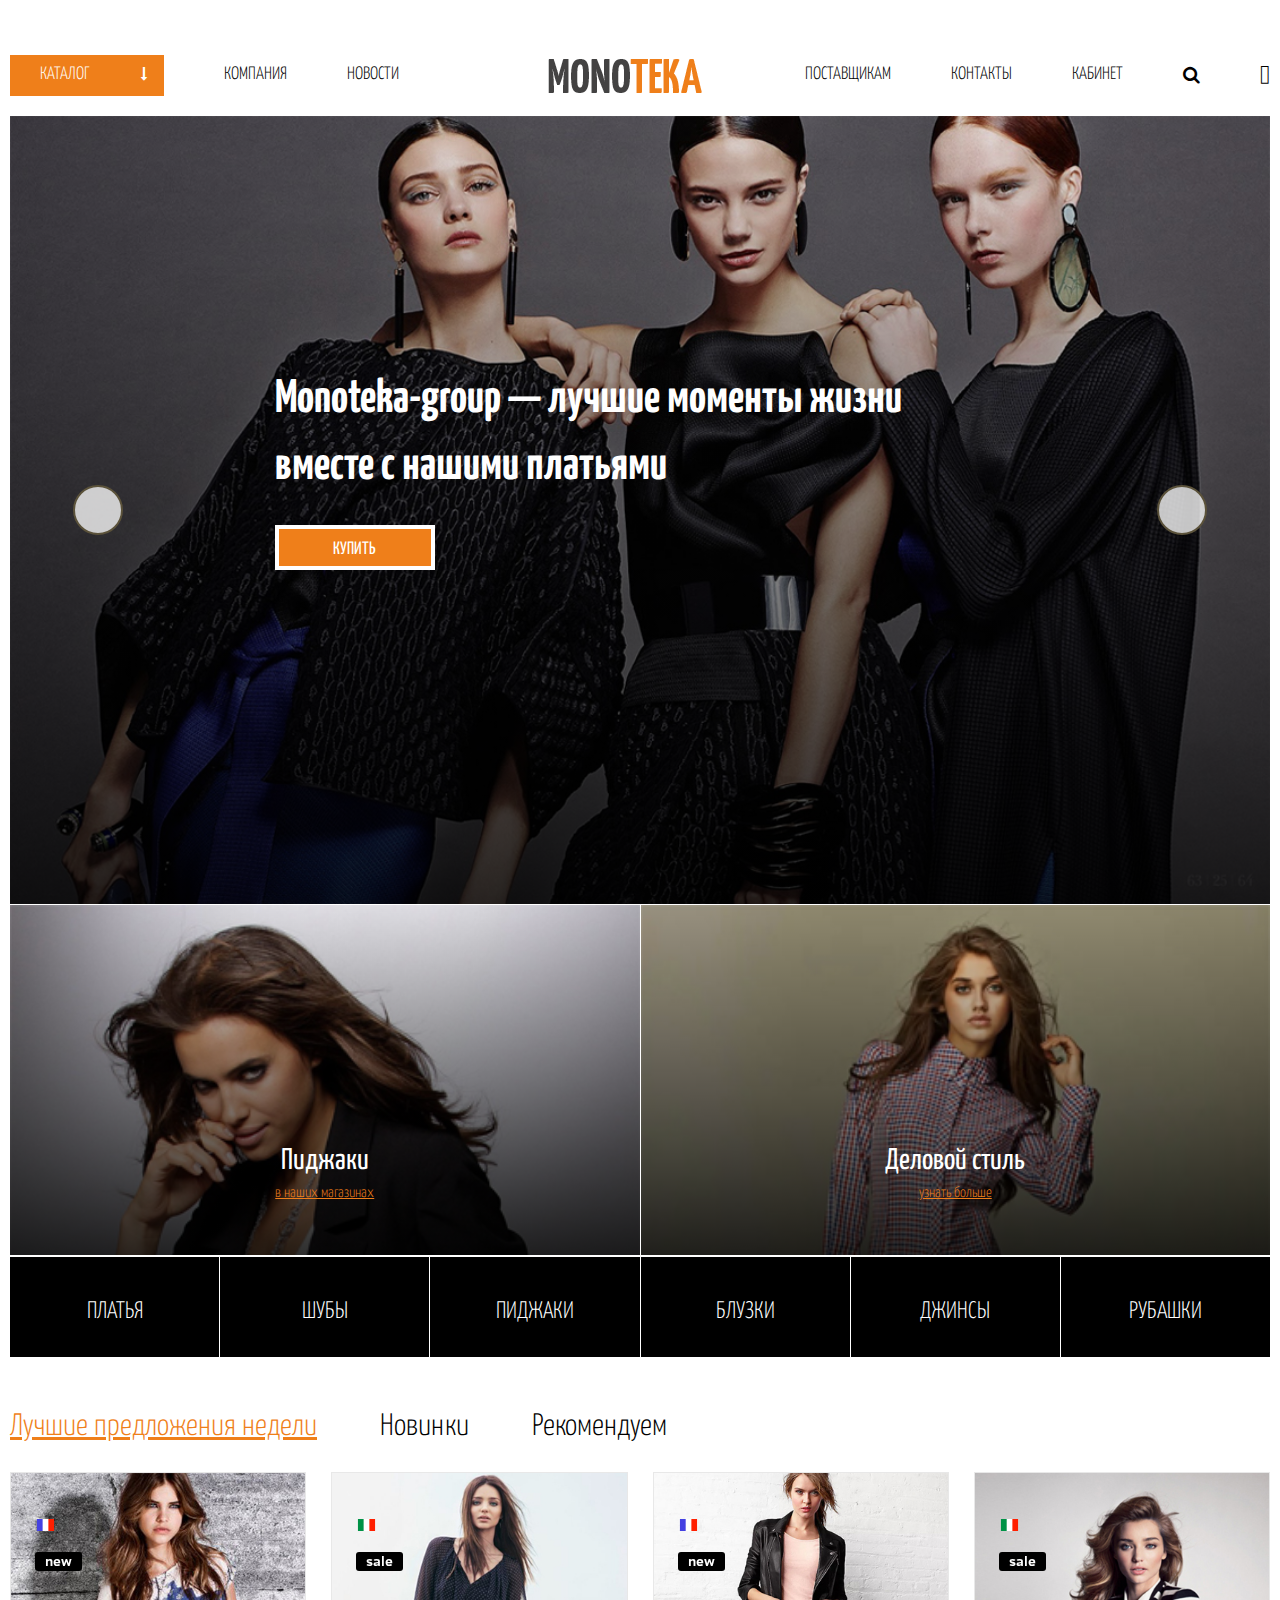
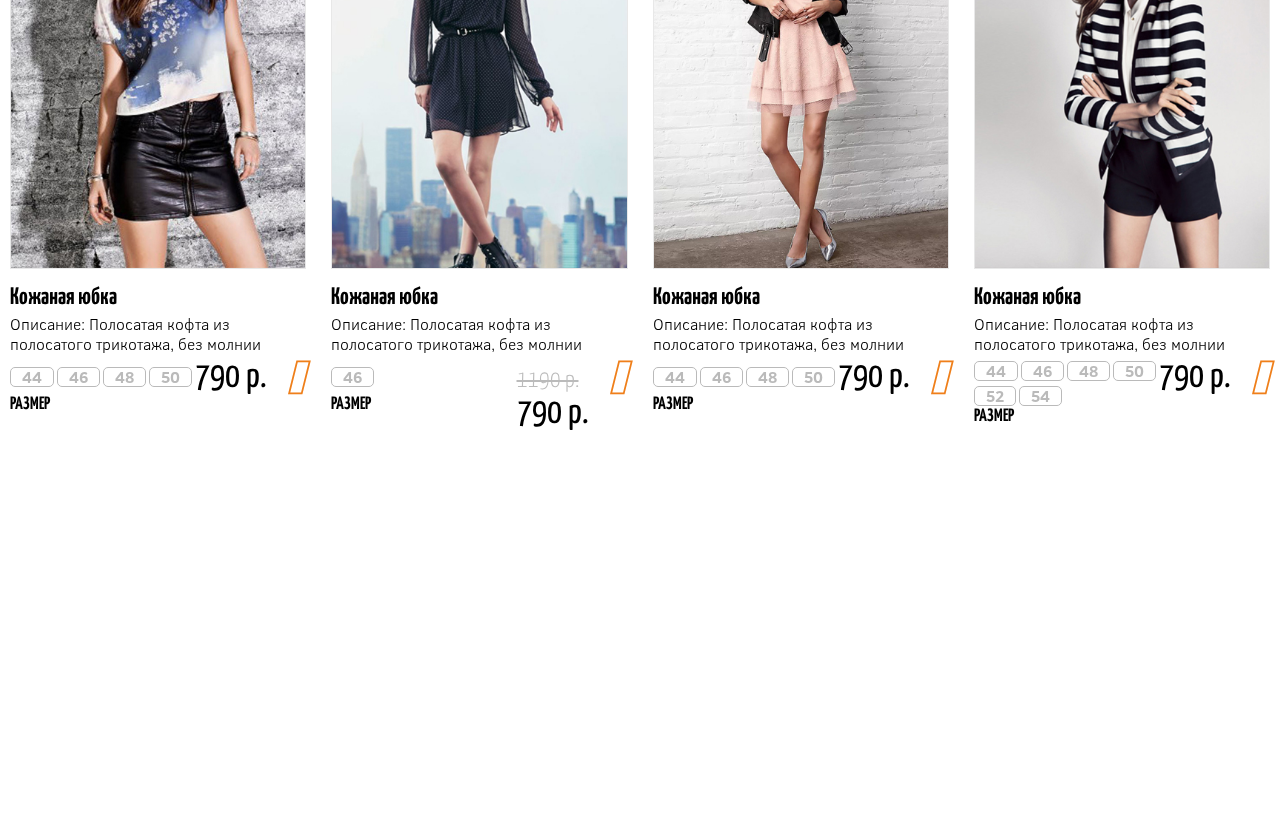
==== commit 7fcd5a0d: "bug fixes #2" ====
--- a/index.html
+++ b/index.html
@@ -69,6 +69,7 @@
             <nav class="container">
                 <div class="row top-header" role="navigation">
                     <div class="menu-adaptive-button" href="#menu"><i class="fa fa-bars"></i></div>
+                    <div class="menu-adaptive-button-close" ><i class="fa fa-close"></i></div>
                     <div class="menu-left-side">
                         <ul>
                             <li class="has-dropdown">
@@ -799,9 +800,11 @@
            $("#my-menu").mmenu().on( "closed.mm", function() {
              $("#my-menu").css("display", "none");
                  $(".menu-adaptive-button").show();
+                 $(".menu-adaptive-button-close").hide();
               });
            $(".menu-adaptive-button").click(function() {
              $(".menu-adaptive-button").hide();
+                 $(".menu-adaptive-button-close").show();
              $("#my-menu").css("display", "block");
              $("#my-menu").trigger("open.mm");
            });
--- a/assets3/theme.css
+++ b/assets3/theme.css
@@ -2630,7 +2630,7 @@
   cursor: pointer;
   display: inline-block;
   padding: 10px 60px 10px 0;
-  font-size: 36px;
+  font-size: 31px;
 }
 .tabs-content {
 
@@ -2655,6 +2655,7 @@
 input[id="tab-3"]:checked ~ .tabs-content .tab-3 {
   opacity: 1;
   display: block;
+  max-width: 100%;
 }
 .tabs-content .owl-carousel .owl-stage-outer {
   overflow: visible;
@@ -2666,7 +2667,7 @@
 .owl-nav {
 
   position: absolute;
-  top: -67px;
+  top: -55px;
   right: 0;
   width: 85px;
   text-align: right;
@@ -2848,7 +2849,8 @@
   text-decoration: underline;
   display: inline-block;
 }
-.menu-adaptive-button {
+.menu-adaptive-button,
+.menu-adaptive-button-close {
   display: none;
 }
 
@@ -2930,7 +2932,8 @@
   .menu-left-side .has-dropdown {
     padding: 13px;
   }
-  .menu-adaptive-button {
+  .menu-adaptive-button,
+  .menu-adaptive-button-close {
     display: -webkit-box;
     display: -ms-flexbox;
     display: flex;
@@ -2942,6 +2945,10 @@
             order: 1;
     -ms-flex-item-align: center;
         align-self: center;
+  }
+  
+  .menu-adaptive-button-close {
+    display: none;
   }
   .logo {
     -webkit-box-ordinal-group: 3;
@@ -3096,7 +3103,8 @@
   color: #000000; }
 
 
-    .menu-adaptive-button {
+    .menu-adaptive-button,
+    .menu-adaptive-button-close {
       color: black;
       cursor: pointer;
       padding: 30px;
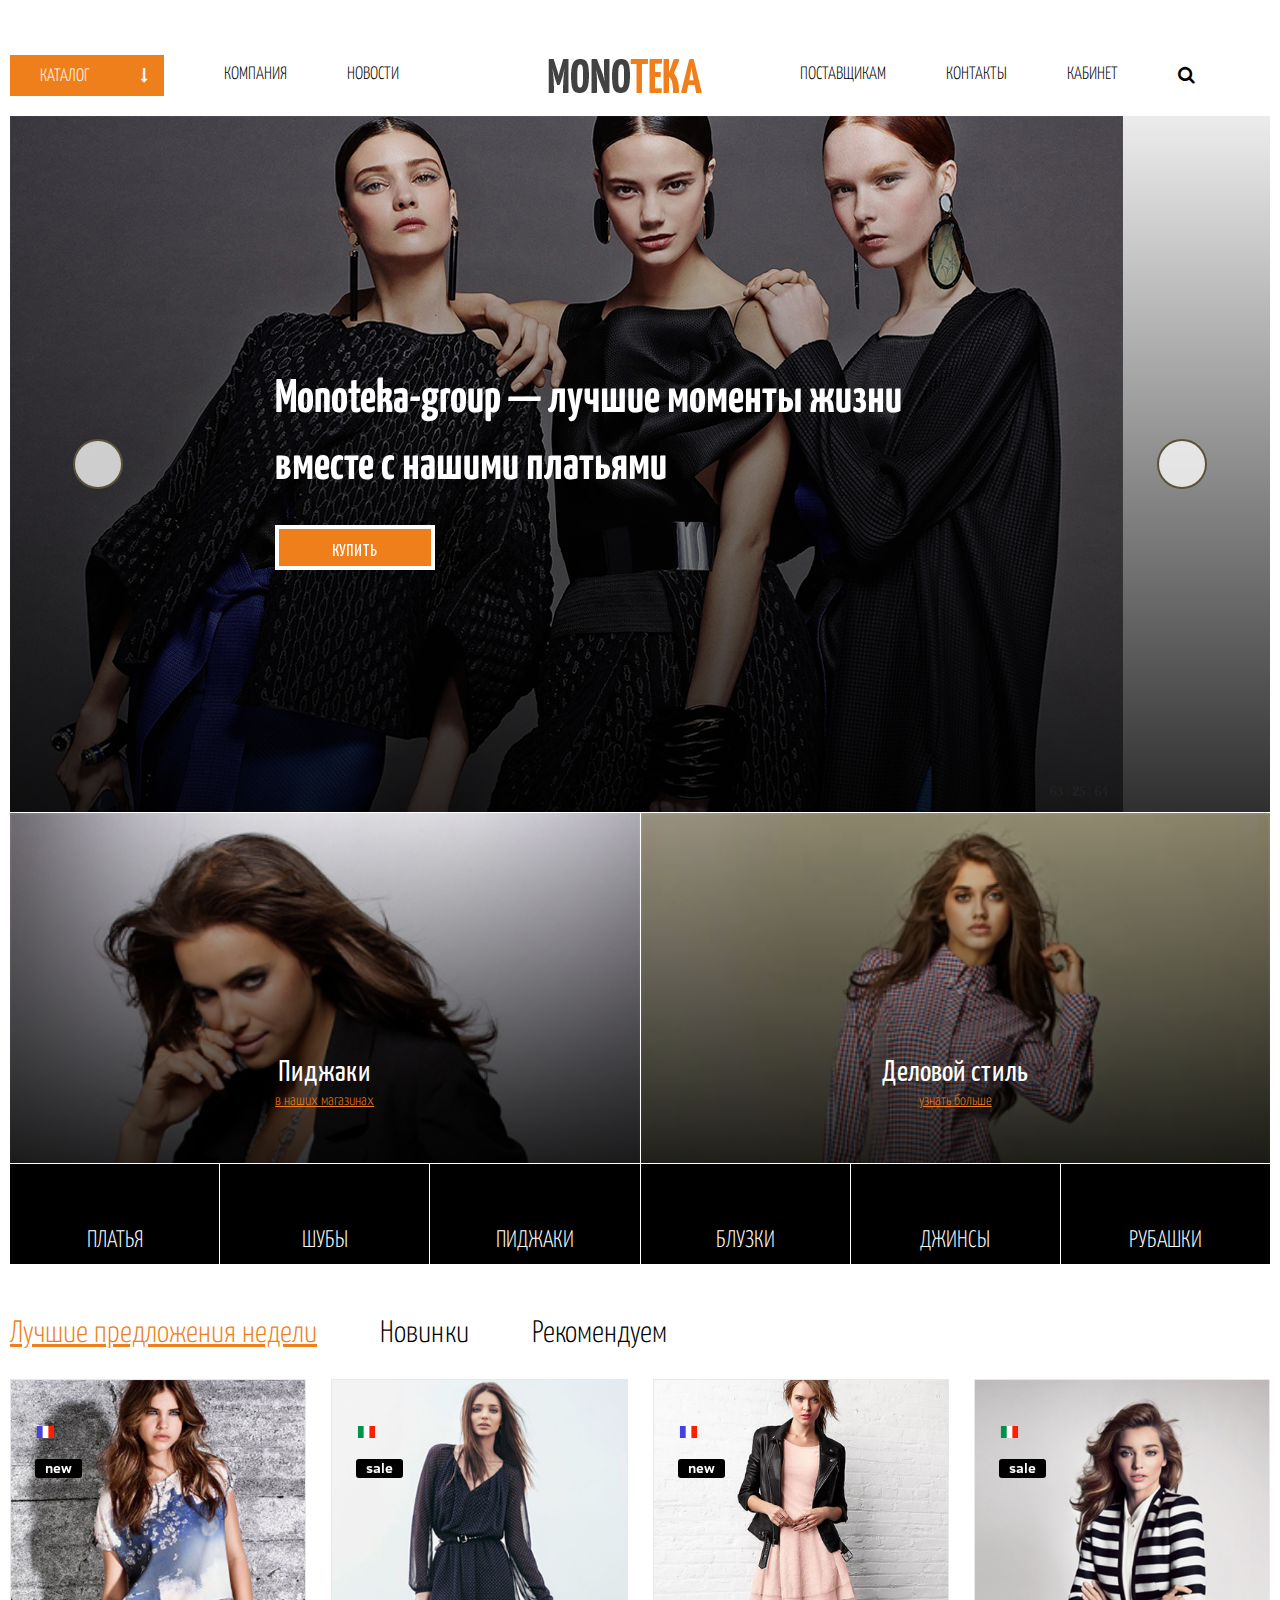
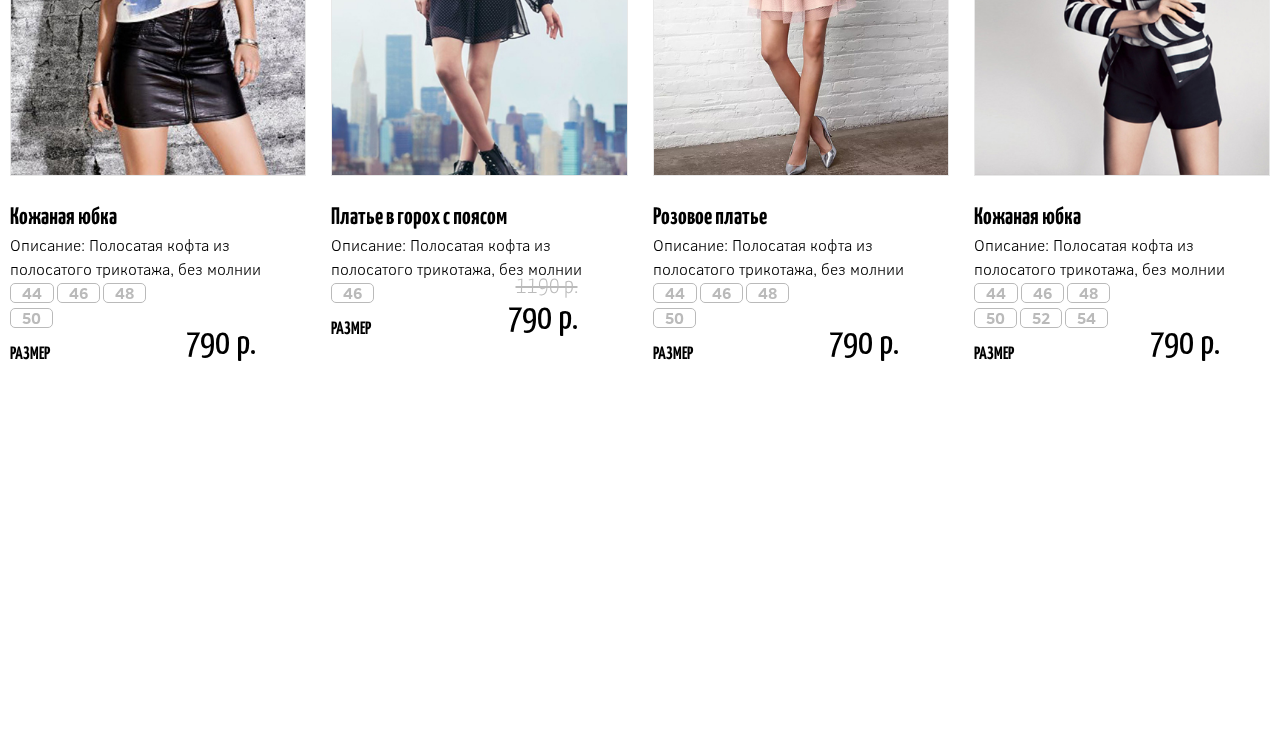
==== commit 41769e9b: "fixes #3" ====
--- a/index.html
+++ b/index.html
@@ -27,10 +27,12 @@
 
     <!-- fixes -->
     <!--[if IE]>
-<script src="//html5shiv.googlecode.com/svn/trunk/html5.js"></script><![endif]-->
+        <link rel="stylesheet" type="text/css" href="assets3/all-ie-only.css" />
+        <script src="//html5shiv.googlecode.com/svn/trunk/html5.js"></script><![endif]-->
     <!--[if lt IE 9]>
-<script src="//css3-mediaqueries-js.googlecode.com/svn/trunk/css3-mediaqueries.js"></script>
-<![endif]-->
+<       script src="//css3-mediaqueries-js.googlecode.com/svn/trunk/css3-mediaqueries.js"></script>
+    <![endif]-->
+
 
     <link href="https://stackpath.bootstrapcdn.com/bootstrap/4.3.1/css/bootstrap.min.css" rel="stylesheet" />
     <link href="https://stackpath.bootstrapcdn.com/font-awesome/4.7.0/css/font-awesome.min.css" rel="stylesheet" />
@@ -104,9 +106,89 @@
             </nav>
         </header>
         <section class="promo">
+            
+            <div class="container ie-container">
+                <div class="flex-row">
+                    <div class="swiper-container js-promo ie-slider">
+                        <!-- Additional required wrapper -->
+                        <div class="swiper-wrapper">
+                            <!-- Slides -->
+    
+                            <div class="swiper-slide">
+                                <img src="static-insales.ru/img/banners/banner-wide-1.jpg" alt="Monoteka - промо">
+                                <div class="promo-content box-shadow ">
+                                    <h4 class="title">Monoteka-group — лучшие моменты 
+                                        жизни вместе с нашими платьями</h4>
+                                        <a href="#" class="button_slider">
+                                            Купить
+                                        </a>
+                                </div>
+                            </div>
+    
+                            <div class="swiper-slide">
+                                <img src="static-insales.ru/img/banners/banner-wide-3.jpg" alt="Monoteka - промо">
+                                <div class="promo-content box-shadow">
+                                    <h4 class="title">Акции на MONOteka — не упустите!</h4>
+                                    <a href="#" class="button_slider">
+                                        Смотреть
+                                    </a>
+                                </div>
+                            </div>
+                        </div>
+                        <!-- If we need navigation buttons -->
+                        <div class="swiper-buttons">
+                            <div class="swiper-button-prev promo-slider-prev">
+                                <i class="icon-long-arrow-left"></i>
+                            </div>
+                            <div class="swiper-button-next promo-slider-next">
+                                <i class="icon-long-arrow-right"></i>
+                            </div>
+                        </div>
+                    </div>
+                    <div class="ie-right-box">
+                        <div class="promo-content box-shadow-2">
+                            <h4 class="title">Пиджаки</h4>
+                            <a href="#" class="promo-link">в наших магазинах</a>
+                        </div>
+                    </div>
+                    <div class="ie-right-box">
+                        <div class="promo-content box-shadow-2">
+                            <h4 class="title">Деловой стиль</h4>
+                            <a href="#" class="promo-link">узнать больше</a>
+                        </div>
+                    </div>
+                </div>
+                <div class="flex-row flex-nowrap">
+                    <a href="#" class="ie-item-catalog">
+                        <span class="icon-mt-cat-5"></span>
+                        <p>платья</p> 
+                    </a>
+                    <a href="#" class="ie-item-catalog">
+                        <span class="icon-mt-cat-2"></span>  
+                        <p> шубы</p>
+                    </a>
+                    <a href="#" class="ie-item-catalog">
+                        <span class="icon-mt-cat-1"></span>
+                        <p>пиджаки</p>
+                    </a>
+                    <a href="#" class="ie-item-catalog">
+                        <span class="icon-mt-cat-6"></span> 
+                        <p>блузки</p>
+                    </a>
+                    <a href="#" class="ie-item-catalog">
+                        <span class="icon-mt-cat-4"></span> 
+                        <p>джинсы</p>
+                    </a>
+                    <a href="#" class="ie-item-catalog">
+                        <span class="icon-mt-cat-3"></span>
+                        <p>рубашки</p>
+                    </a>
+                </div>
+            </div>
+
             <div class="container grid">
                 <!-- Slider main container -->
-                <div class="swiper-container js-promo promo-slider">
+                <div class="swiper-container js-promo">
                     <!-- Additional required wrapper -->
                     <div class="swiper-wrapper">
                         <!-- Slides -->
@@ -115,7 +197,7 @@
                             <img src="static-insales.ru/img/banners/banner-wide-1.jpg" alt="Monoteka - промо">
                             <div class="promo-content box-shadow ">
                                 <h4 class="title">Monoteka-group — лучшие моменты 
-                                    жизни вместе с нашими платьями</span>
+                                    жизни вместе с нашими платьями</h4>
                                     <a href="#" class="button_slider">
                                         Купить
                                     </a>
@@ -126,7 +208,7 @@
                             <img src="static-insales.ru/img/banners/banner-wide-3.jpg" alt="Monoteka - промо">
                             <div class="promo-content box-shadow ">
                                 <h4 class="title">Monoteka-group — лучшие моменты 
-                                    жизни вместе с нашими платьями</span>
+                                    жизни вместе с нашими платьями</h4>
                                 <a href="#" class="button_slider">
                                     Купить
                                 </a>
@@ -230,7 +312,7 @@
                                     </table>
                                     <a href="#"> Перейти в карточку</a>
                                 </div>
-                                <div class="product-sell grid">
+                                <div class="product-sell">
                                     <span class="product-info">
                                         <h4 class="title">Кожаная юбка</h4>
                                         <span class="text">Описание: Полосатая кофта из полосатого трикотажа, без молнии</span>
@@ -245,10 +327,11 @@
                                         <input id="siz4mod1" type="radio" name="mod1"/>
                                         <label for="siz4mod1">50</label>
                                     </div>
-                                    <p class="product-price"> <b> 790 р. </b> 
-                                        <a href="#" class="buy-button"><i class="icon-cart"></i></a>
-                                    </p>
-                                    <span class="product-subtext">размер</span>
+                                    <p class="product-price"> 
+                                        <span class="product-subtext">размер</span>
+                                        <b> 790 р. </b> 
+                                        <a href="#" class="buy-button"><i class="icon-cart"></i></a>
+                                    </p>
                                 </div>
                             </li>
                             <li class="product-slide"> 
@@ -263,19 +346,20 @@
                                 </div>
                                 <img class="prod-flag" src="static-insales.ru/img/flag-esp.png" alt="flag russian">
                                 <span class="sticker">sale</span>
-                                <div class="product-sell grid">
-                                    <span class="product-info">
-                                        <h4 class="title">Кожаная юбка</h4>
+                                <div class="product-sell">
+                                    <span class="product-info">
+                                        <h4 class="title">Платье в горох с поясом</h4>
                                         <span class="text">Описание: Полосатая кофта из полосатого трикотажа, без молнии</span>
                                     </span>
                                     <div class="product-size"> 
                                         <input id="siz1mod2" type="radio" name="mod2"/>
                                         <label for="siz1mod2">46</label>
                                     </div>
-                                    <p class="product-price"> <del>1190 р.</del><b> 790 р. </b> 
-                                        <a href="#" class="buy-button"><i class="icon-cart"></i></a>
-                                    </p>
-                                    <span class="product-subtext">размер</span>
+                                    <p class="product-price"> 
+                                        <span class="product-subtext">размер</span>
+                                        <del>1190 р.</del><b> 790 р. </b> 
+                                        <a href="#" class="buy-button"><i class="icon-cart"></i></a>
+                                    </p>
                                 </div>
                             </li>
                             <li class="product-slide"> 
@@ -289,9 +373,9 @@
                                 </div>
                                 <img class="prod-flag" src="static-insales.ru/img/flag-ru.png" alt="flag russian">
                                 <span class="sticker">new</span>
-                                <div class="product-sell grid">
-                                    <span class="product-info">
-                                        <h4 class="title">Кожаная юбка</h4>
+                                <div class="product-sell">
+                                    <span class="product-info">
+                                        <h4 class="title">Розовое платье</h4>
                                         <span class="text">Описание: Полосатая кофта из полосатого трикотажа, без молнии</span>
                                     </span>
                                     <div class="product-size"> 
@@ -304,10 +388,11 @@
                                         <input id="siz4mod3" type="radio" name="mod3"/>
                                         <label for="siz4mod3">50</label>
                                     </div>
-                                    <p class="product-price"> <b> 790 р. </b> 
-                                        <a href="#" class="buy-button"><i class="icon-cart"></i></a>
-                                    </p>
-                                    <span class="product-subtext">размер</span>
+                                    <p class="product-price"> 
+                                        <span class="product-subtext">размер</span>
+                                        <b> 790 р. </b> 
+                                        <a href="#" class="buy-button"><i class="icon-cart"></i></a>
+                                    </p>
                                 </div>
                             </li>
                             <li class="product-slide"> 
@@ -321,7 +406,7 @@
                                 </div>
                                 <img class="prod-flag" src="static-insales.ru/img/flag-esp.png" alt="flag russian">
                                 <span class="sticker">sale</span>
-                                <div class="product-sell grid">
+                                <div class="product-sell">
                                     <span class="product-info">
                                         <h4 class="title">Кожаная юбка</h4>
                                         <span class="text">Описание: Полосатая кофта из полосатого трикотажа, без молнии</span>
@@ -340,10 +425,11 @@
                                         <input id="siz6mod4" type="radio" name="mod4"/>
                                         <label for="siz6mod4">54</label>
                                     </div>
-                                    <p class="product-price"> <b> 790 р. </b> 
-                                        <a href="#" class="buy-button"><i class="icon-cart"></i></a>
-                                    </p>
-                                    <span class="product-subtext">размер</span>
+                                    <p class="product-price">
+                                        <span class="product-subtext">размер</span>
+                                        <b> 790 р. </b> 
+                                        <a href="#" class="buy-button"><i class="icon-cart"></i></a>
+                                    </p>
                                 </div>
                             </li>
                             <li class="product-slide"> 
@@ -357,7 +443,7 @@
                                 </div>
                                 <img class="prod-flag" src="static-insales.ru/img/flag-esp.png" alt="flag russian">
                                 <span class="sticker">new</span>
-                                <div class="product-sell grid">
+                                <div class="product-sell">
                                     <span class="product-info">
                                         <h4 class="title">Кожаная юбка</h4>
                                         <span class="text">Описание: Полосатая кофта из полосатого трикотажа, без молнии</span>
@@ -415,7 +501,7 @@
                                     </table>
                                     <a href="#"> Перейти в карточку</a>
                                 </div>
-                                <div class="product-sell grid">
+                                <div class="product-sell">
                                     <span class="product-info">
                                         <h4 class="title">Кожаная юбка</h4>
                                         <span class="text">Описание: Полосатая кофта из полосатого трикотажа, без молнии</span>
@@ -430,10 +516,11 @@
                                         <input id="siz4mod1" type="radio" name="mod1"/>
                                         <label for="siz4mod1">50</label>
                                     </div>
-                                    <p class="product-price"> <b> 790 р. </b> 
-                                        <a href="#" class="buy-button"><i class="icon-cart"></i></a>
-                                    </p>
-                                    <span class="product-subtext">размер</span>
+                                    <p class="product-price"> 
+                                        <span class="product-subtext">размер</span>
+                                        <b> 790 р. </b> 
+                                        <a href="#" class="buy-button"><i class="icon-cart"></i></a>
+                                    </p>
                                 </div>
                             </li>
                             <li class="product-slide"> 
@@ -448,7 +535,7 @@
                                 </div>
                                 <img class="prod-flag" src="static-insales.ru/img/flag-esp.png" alt="flag russian">
                                 <span class="sticker">sale</span>
-                                <div class="product-sell grid">
+                                <div class="product-sell">
                                     <span class="product-info">
                                         <h4 class="title">Кожаная юбка</h4>
                                         <span class="text">Описание: Полосатая кофта из полосатого трикотажа, без молнии</span>
@@ -457,10 +544,11 @@
                                         <input id="siz1mod2" type="radio" name="mod2"/>
                                         <label for="siz1mod2">46</label>
                                     </div>
-                                    <p class="product-price"> <del>1190 р.</del><b> 790 р. </b> 
-                                        <a href="#" class="buy-button"><i class="icon-cart"></i></a>
-                                    </p>
-                                    <span class="product-subtext">размер</span>
+                                    <p class="product-price">
+                                        <span class="product-subtext">размер</span> 
+                                        <del>1190 р.</del><b> 790 р. </b> 
+                                        <a href="#" class="buy-button"><i class="icon-cart"></i></a>
+                                    </p>
                                 </div>
                             </li>
                             <li class="product-slide"> 
@@ -474,7 +562,7 @@
                                 </div>
                                 <img class="prod-flag" src="static-insales.ru/img/flag-ru.png" alt="flag russian">
                                 <span class="sticker">new</span>
-                                <div class="product-sell grid">
+                                <div class="product-sell">
                                     <span class="product-info">
                                         <h4 class="title">Кожаная юбка</h4>
                                         <span class="text">Описание: Полосатая кофта из полосатого трикотажа, без молнии</span>
@@ -489,10 +577,11 @@
                                         <input id="siz4mod3" type="radio" name="mod3"/>
                                         <label for="siz4mod3">50</label>
                                     </div>
-                                    <p class="product-price"> <b> 790 р. </b> 
-                                        <a href="#" class="buy-button"><i class="icon-cart"></i></a>
-                                    </p>
-                                    <span class="product-subtext">размер</span>
+                                    <p class="product-price">
+                                        <span class="product-subtext">размер</span>
+                                        <b> 790 р. </b> 
+                                        <a href="#" class="buy-button"><i class="icon-cart"></i></a>
+                                    </p>
                                 </div>
                             </li>
                             <li class="product-slide"> 
@@ -506,7 +595,7 @@
                                 </div>
                                 <img class="prod-flag" src="static-insales.ru/img/flag-esp.png" alt="flag russian">
                                 <span class="sticker">sale</span>
-                                <div class="product-sell grid">
+                                <div class="product-sell">
                                     <span class="product-info">
                                         <h4 class="title">Кожаная юбка</h4>
                                         <span class="text">Описание: Полосатая кофта из полосатого трикотажа, без молнии</span>
@@ -525,10 +614,11 @@
                                         <input id="siz6mod4" type="radio" name="mod4"/>
                                         <label for="siz6mod4">54</label>
                                     </div>
-                                    <p class="product-price"> <b> 790 р. </b> 
-                                        <a href="#" class="buy-button"><i class="icon-cart"></i></a>
-                                    </p>
-                                    <span class="product-subtext">размер</span>
+                                    <p class="product-price">
+                                        <span class="product-subtext">размер</span>
+                                        <b> 790 р. </b> 
+                                        <a href="#" class="buy-button"><i class="icon-cart"></i></a>
+                                    </p>
                                 </div>
                             </li>
                             <li class="product-slide"> 
@@ -542,7 +632,7 @@
                                 </div>
                                 <img class="prod-flag" src="static-insales.ru/img/flag-esp.png" alt="flag russian">
                                 <span class="sticker">new</span>
-                                <div class="product-sell grid">
+                                <div class="product-sell">
                                     <span class="product-info">
                                         <h4 class="title">Кожаная юбка</h4>
                                         <span class="text">Описание: Полосатая кофта из полосатого трикотажа, без молнии</span>
@@ -557,10 +647,11 @@
                                         <input id="siz4mod5" type="radio" name="mod5"/>
                                         <label for="siz4mod5">50</label>
                                     </div>
-                                    <p class="product-price"> <b> 790 р. </b> 
-                                        <a href="#" class="buy-button"><i class="icon-cart"></i></a>
-                                    </p>
-                                    <span class="product-subtext">размер</span>
+                                    <p class="product-price">
+                                        <span class="product-subtext">размер</span>
+                                        <b> 790 р. </b> 
+                                        <a href="#" class="buy-button"><i class="icon-cart"></i></a>
+                                    </p>
                                 </div>
                             </li>
                         </ul>
@@ -600,7 +691,7 @@
                                     </table>
                                     <a href="#"> Перейти в карточку</a>
                                 </div>
-                                <div class="product-sell grid">
+                                <div class="product-sell">
                                     <span class="product-info">
                                         <h4 class="title">Кожаная юбка</h4>
                                         <span class="text">Описание: Полосатая кофта из полосатого трикотажа, без молнии</span>
@@ -615,10 +706,11 @@
                                         <input id="siz4mod1" type="radio" name="mod1"/>
                                         <label for="siz4mod1">50</label>
                                     </div>
-                                    <p class="product-price"> <b> 790 р. </b> 
-                                        <a href="#" class="buy-button"><i class="icon-cart"></i></a>
-                                    </p>
-                                    <span class="product-subtext">размер</span>
+                                    <p class="product-price">
+                                        <span class="product-subtext">размер</span>
+                                        <b> 790 р. </b> 
+                                        <a href="#" class="buy-button"><i class="icon-cart"></i></a>
+                                    </p>
                                 </div>
                             </li>
                             <li class="product-slide"> 
@@ -633,7 +725,7 @@
                                 </div>
                                 <img class="prod-flag" src="static-insales.ru/img/flag-esp.png" alt="flag russian">
                                 <span class="sticker">sale</span>
-                                <div class="product-sell grid">
+                                <div class="product-sell">
                                     <span class="product-info">
                                         <h4 class="title">Кожаная юбка</h4>
                                         <span class="text">Описание: Полосатая кофта из полосатого трикотажа, без молнии</span>
@@ -642,10 +734,11 @@
                                         <input id="siz1mod2" type="radio" name="mod2"/>
                                         <label for="siz1mod2">46</label>
                                     </div>
-                                    <p class="product-price"> <del>1190 р.</del><b> 790 р. </b> 
-                                        <a href="#" class="buy-button"><i class="icon-cart"></i></a>
-                                    </p>
-                                    <span class="product-subtext">размер</span>
+                                    <p class="product-price"> 
+                                        <span class="product-subtext">размер</span>
+                                        <del>1190 р.</del><b> 790 р. </b> 
+                                        <a href="#" class="buy-button"><i class="icon-cart"></i></a>
+                                    </p>
                                 </div>
                             </li>
                             <li class="product-slide"> 
@@ -659,7 +752,7 @@
                                 </div>
                                 <img class="prod-flag" src="static-insales.ru/img/flag-ru.png" alt="flag russian">
                                 <span class="sticker">new</span>
-                                <div class="product-sell grid">
+                                <div class="product-sell">
                                     <span class="product-info">
                                         <h4 class="title">Кожаная юбка</h4>
                                         <span class="text">Описание: Полосатая кофта из полосатого трикотажа, без молнии</span>
@@ -674,10 +767,11 @@
                                         <input id="siz4mod3" type="radio" name="mod3"/>
                                         <label for="siz4mod3">50</label>
                                     </div>
-                                    <p class="product-price"> <b> 790 р. </b> 
-                                        <a href="#" class="buy-button"><i class="icon-cart"></i></a>
-                                    </p>
-                                    <span class="product-subtext">размер</span>
+                                    <p class="product-price">
+                                        <span class="product-subtext">размер</span>
+                                        <b> 790 р. </b> 
+                                        <a href="#" class="buy-button"><i class="icon-cart"></i></a>
+                                    </p>
                                 </div>
                             </li>
                             <li class="product-slide"> 
@@ -691,7 +785,7 @@
                                 </div>
                                 <img class="prod-flag" src="static-insales.ru/img/flag-esp.png" alt="flag russian">
                                 <span class="sticker">sale</span>
-                                <div class="product-sell grid">
+                                <div class="product-sell">
                                     <span class="product-info">
                                         <h4 class="title">Кожаная юбка</h4>
                                         <span class="text">Описание: Полосатая кофта из полосатого трикотажа, без молнии</span>
@@ -710,10 +804,11 @@
                                         <input id="siz6mod4" type="radio" name="mod4"/>
                                         <label for="siz6mod4">54</label>
                                     </div>
-                                    <p class="product-price"> <b> 790 р. </b> 
-                                        <a href="#" class="buy-button"><i class="icon-cart"></i></a>
-                                    </p>
-                                    <span class="product-subtext">размер</span>
+                                    <p class="product-price">
+                                        <span class="product-subtext">размер</span>
+                                        <b> 790 р. </b> 
+                                        <a href="#" class="buy-button"><i class="icon-cart"></i></a>
+                                    </p>
                                 </div>
                             </li>
                             <li class="product-slide"> 
@@ -727,7 +822,7 @@
                                 </div>
                                 <img class="prod-flag" src="static-insales.ru/img/flag-esp.png" alt="flag russian">
                                 <span class="sticker">new</span>
-                                <div class="product-sell grid">
+                                <div class="product-sell">
                                     <span class="product-info">
                                         <h4 class="title">Кожаная юбка</h4>
                                         <span class="text">Описание: Полосатая кофта из полосатого трикотажа, без молнии</span>
@@ -742,10 +837,11 @@
                                         <input id="siz4mod5" type="radio" name="mod5"/>
                                         <label for="siz4mod5">50</label>
                                     </div>
-                                    <p class="product-price"> <b> 790 р. </b> 
-                                        <a href="#" class="buy-button"><i class="icon-cart"></i></a>
-                                    </p>
-                                    <span class="product-subtext">размер</span>
+                                    <p class="product-price">
+                                        <span class="product-subtext">размер</span>
+                                        <b> 790 р. </b> 
+                                        <a href="#" class="buy-button"><i class="icon-cart"></i></a>
+                                    </p>
                                 </div>
                             </li>
                         </ul>
--- a/assets3/fonts.css
+++ b/assets3/fonts.css
@@ -1,87 +1,6 @@
 @charset "UTF-8";
 /* набор иконок можно посмотреть по ссылке   */
-@font-face {
-  font-family: 'bakerhouse';
-  src: url("bakerhouse701e.eot?v6es9y");
-  src: url("bakerhouse701e.eot?v6es9y#iefix") format("embedded-opentype"), url("bakerhouse701e.ttf?v6es9y") format("truetype"), url("bakerhouse701e.woff?v6es9y") format("woff"), url("bakerhouse701e.svg?v6es9y#bakerhouse") format("svg");
-  font-weight: normal;
-  font-style: normal; }
-/* line 16, fonts.scss */
-.icon {
-  /* use !important to prevent issues with browser extensions that change fonts */
-  font-family: 'bakerhouse' !important;
-  speak: none;
-  font-style: normal;
-  font-weight: normal;
-  font-variant: normal;
-  text-transform: none;
-  line-height: 1;
-  vertical-align: middle;
-  /* Better Font Rendering =========== */
-  -webkit-font-smoothing: antialiased;
-  -moz-osx-font-smoothing: grayscale; }
 
-/* line 31, fonts.scss */
-.icon-label:before {
-  content: "\e900"; }
-
-/* line 34, fonts.scss */
-.icon-calendar:before {
-  content: "\e901"; }
-
-/* line 37, fonts.scss */
-.icon-phone:before {
-  content: "\e902"; }
-
-/* line 40, fonts.scss */
-.icon-angle:before {
-  content: "\e903"; }
-
-/* line 43, fonts.scss */
-.icon-discount:before {
-  content: "\e904"; }
-
-/* line 46, fonts.scss */
-.icon-gift:before {
-  content: "\e905"; }
-
-/* line 49, fonts.scss */
-.icon-cake:before {
-  content: "\e906"; }
-
-/* line 52, fonts.scss */
-.icon-logo:before {
-  content: "\e907"; }
-
-/* line 55, fonts.scss */
-.icon-clock:before {
-  content: "\e908"; }
-
-/* line 58, fonts.scss */
-.icon-green:before {
-  content: "\e909"; }
-
-/* line 61, fonts.scss */
-.icon-scale:before {
-  content: "\e90a"; }
-
-/* line 64, fonts.scss */
-.icon-rosh:before {
-  content: "\e90b"; }
-
-/* line 67, fonts.scss */
-.icon-cart:before {
-  content: "\e90c"; }
-
-/* line 70, fonts.scss */
-.icon-place:before {
-  content: "\e90d"; }
-
-/* line 73, fonts.scss */
-.icon-user:before {
-  content: "\e90e"; }
-
-/*! Generated by Font Squirrel (https://www.fontsquirrel.com) on November 4, 2019 */
 
 
 
@@ -177,11 +96,77 @@
   font-style: normal;
 
 }
+@font-face {
+  font-family: 'Yanone Kaffeesatz';
+  src: url('fonts/yanone/YanoneKaffeesatz-Regular.eot');
+  src: url('fonts/yanone/YanoneKaffeesatz-Regular.eot?#iefix') format('embedded-opentype'),
+      url('fonts/yanone/YanoneKaffeesatz-Regular.woff2') format('woff2'),
+      url('fonts/yanone/YanoneKaffeesatz-Regular.woff') format('woff'),
+      url('fonts/yanone/YanoneKaffeesatz-Regular.ttf') format('truetype');
+  font-weight: normal;
+  font-style: normal;
+}
+
+
 
 @font-face {
-  font-family: 'FuturaBookC';
-  src: url('FuturaBookC.woff') format('woff');
+  font-family: 'icomoon';
+  src:  url('fonts/icomoon.eot?f2mkqd');
+  src:  url('fonts/icomoon.eot?f2mkqd#iefix') format('embedded-opentype'),
+    url('fonts/icomoon.ttf?f2mkqd') format('truetype'),
+    url('fonts/icomoon.woff?f2mkqd') format('woff'),
+    url('fonts/icomoon.svg?f2mkqd#icomoon') format('svg');
   font-weight: normal;
   font-style: normal;
+  font-display: block;
+}
 
+[class^="icon-"], [class*=" icon-"] {
+  /* use !important to prevent issues with browser extensions that change fonts */
+  font-family: 'icomoon' !important;
+  speak: none;
+  font-style: normal;
+  font-weight: normal;
+  font-variant: normal;
+  text-transform: none;
+  line-height: 1;
+
+  /* Better Font Rendering =========== */
+  -webkit-font-smoothing: antialiased;
+  -moz-osx-font-smoothing: grayscale;
+}
+
+
+.icon-cart:before {
+  content: "\e906";
+}
+.icon-mt-cat-1:before {
+  content: "\e900";
+}
+.icon-mt-cat-2:before {
+  content: "\e901";
+}
+.icon-mt-cat-3:before {
+  content: "\e902";
+}
+.icon-mt-cat-4:before {
+  content: "\e903";
+}
+.icon-mt-cat-5:before {
+  content: "\e904";
+}
+.icon-mt-cat-6:before {
+  content: "\e905";
+}
+.icon-long-arrow-down:before {
+  content: "\f175";
+}
+.icon-long-arrow-up:before {
+  content: "\f176";
+}
+.icon-long-arrow-left:before {
+  content: "\f177";
+}
+.icon-long-arrow-right:before {
+  content: "\f178";
 }--- a/assets3/theme.css
+++ b/assets3/theme.css
@@ -505,7 +505,8 @@
   /* IE 9 */
   -webkit-transform: translateZ(-50%);
   /* Chrome, Safari, Opera */
-  transform: translateZ(-50%); }
+  transform: translateZ(-50%); 
+}
 
 .card-title {
   margin-bottom: 5px; }
@@ -1468,13 +1469,6 @@
   display: block;
   margin-top: 10px; }
 
-@media (max-width: 767px) {
-  .swiper-container {
-    -ms-grid-column: 1;
-    -ms-grid-column-span: 6;
-    grid-column: 1/7;
-  }
-}
 .photo-slider-wrapper {
   position: relative;
   padding: 0 40px; }
@@ -1831,7 +1825,87 @@
 
 .products-slider .swiper-slide {
   height: auto; }
-
+  .grid {
+    display: none;
+  }
+  .ie-container {
+    padding: 0 10px;
+  }
+  .ie-container > div {
+    display: flex;
+  }
+  .ie-slider {
+    position: relative;
+    overflow: hidden;
+    flex: 4;
+  }
+  .ie-right-box,
+  .ie-item-catalog {
+    flex: 1;
+  }
+  .ie-right-box {
+    display: flex;
+    flex-flow: column;
+    justify-content: flex-end;
+  }
+  .ie-right-box .promo-link {
+    font-size: 15px;
+  }
+  .ie-right-box .title {
+    font-size: 30px;
+  }
+  
+  .ie-slider, 
+  .ie-right-box {
+    text-align: center;
+    min-height: 679px;
+    margin-right: 1px;
+    margin-bottom: 1px;
+  }
+  .ie-container .ie-right-box:nth-child(2) {
+    background: rgba(0, 0, 0, 0) url("../static-insales.ru/img/banners/banner-narrow-1.jpg") no-repeat scroll center center / cover;
+  }
+  .ie-container .ie-right-box:nth-child(3) {
+    background: rgba(0, 0, 0, 0) url("../static-insales.ru/img/banners/banner-narrow-2.jpg") no-repeat scroll center center / cover;
+  }
+  
+  
+@supports (display: grid) {
+  
+  _:-ms-fullscreen, :root .grid {
+    display: none;
+  }
+  .ie-container {
+    display: none;
+  }
+  .promo .grid {
+    -ms-grid-columns: 1fr 1px 1fr 1px 1fr 1px 1fr 1px 1fr 1px 1fr;
+    grid-template-columns: repeat(6, 1fr);
+  }
+    
+  .grid {
+    display: -ms-grid;
+    display: grid;
+    grid-gap: 1px;
+    -webkit-box-pack: normal;
+        -ms-flex-pack: normal;
+            justify-content: normal;
+  } 
+  
+  .product-sell {
+    margin-top: 30px;
+  }
+  .product-sell.grid {
+    -ms-grid-columns: 2fr 1fr;
+    grid-template-columns: 2fr 1fr;    
+    margin-top: 17px;
+  }
+  .swiper-container {
+    -ms-grid-column: 1;
+    -ms-grid-column-span: 4;
+    grid-column: 1/5;
+  }
+}
 @media (max-width: 1024px) {
   .products-carousel .page-title span {
     font-size: 45px;
@@ -1890,7 +1964,7 @@
   margin-top: -25px;
   border-radius: 100px;
   border: 2px solid  #5b523a;
-  line-height: 53px;
+  line-height: 50px;
   background: #ffffffc4;
   text-align: center;
 }
@@ -1921,7 +1995,11 @@
       -ms-flex-direction: column-reverse;
           flex-direction: column-reverse;
 }
+.ie-right-box {
+  position: relative;
+}
 .swiper-slide .promo-content .title,
+.ie-right-box .title,
 .side-banner-container .title {
   font-family: 'Yanone Kaffeesatz', sans-serif;
   color: white;
@@ -1946,6 +2024,17 @@
   height: 100%;
   position: absolute;
   padding: 250px 21% 35px;
+  top: 0;
+  left: 0;
+  background: -webkit-gradient(linear, left top, left bottom, color-stop(-10%, transparent), color-stop(125%, #000));
+  background: -o-linear-gradient(top, transparent -10%, #000 125%);
+  background: linear-gradient(to bottom, transparent -10%, #000 125%);
+}
+.box-shadow-2 {
+  width: 100%;
+  height: 100%;
+  position: absolute;
+  padding: 570px 21% 35px;
   top: 0;
   left: 0;
   background: -webkit-gradient(linear, left top, left bottom, color-stop(-10%, transparent), color-stop(125%, #000));
@@ -2488,12 +2577,11 @@
           justify-content: flex-end;
 }
 .menu-left-side .has-dropdown {
-
   background-color: #ef7f1a;
   display: inline-block;
-  padding: 11px 17px 13px 30px;
-  position: relative;
-
+  padding: 0 17px 0 30px;
+  position: relative;
+  line-height: 43px;
 }
 .menu-left-side .has-dropdown a {
   color: white;
@@ -2505,6 +2593,7 @@
   width: 57px;
   display: inline-block;
   text-align: right;
+  font-size: 15px;
 }
 .dropdown li {
   padding: 15px;
@@ -2547,10 +2636,11 @@
 .promo div .side-banner-container:nth-child(3) {
   background: rgba(0, 0, 0, 0) url("../static-insales.ru/img/banners/banner-narrow-2.jpg") no-repeat scroll center center / cover;
 }
+.ie-item-catalog,
 .item-catalog {
   height: 100px; 
+  font-size: 24px;
   color: white;
-  font-size: 24px;
   text-transform: uppercase;
   background-color: black;
     display: -webkit-box;
@@ -2568,10 +2658,17 @@
             justify-content: center;
     padding: 10px 0 0;
 }
+.ie-item-catalog {
+  margin-right: 2px;
+  margin-left: -1px;
+}
+.ie-item-catalog:hover,
 .item-catalog:hover {
   color: #ef7f1a;
   text-decoration: none;
-}
+  background-color:white;
+}
+.ie-item-catalog span,
 .item-catalog span {
   font-size: 45px;
 }
@@ -2581,31 +2678,10 @@
 .item-catalog p {
   /* align-self: flex-end; */
 }
-.grid {
-  display: -ms-grid;
-  display: grid;
-  grid-gap: 1px;
-  -webkit-box-pack: normal;
-      -ms-flex-pack: normal;
-          justify-content: normal;
-}
-.promo .grid {
-  -ms-grid-columns: 1fr 1px 1fr 1px 1fr 1px 1fr 1px 1fr 1px 1fr;
-  grid-template-columns: repeat(6, 1fr);
-}
-.product-sell.grid {
-  -ms-grid-columns: 2fr 1fr;
-  grid-template-columns: 2fr 1fr;    
-  margin-top: 17px;
-}
-.swiper-container {
-  -ms-grid-column: 1;
-  -ms-grid-column-span: 4;
-  grid-column: 1/5;
-}
 .side-banner-container {
   position: relative;
 }
+.ie-right-box .promo-link,
 .side-banner-container .promo-content .promo-link {
   color: #ef7f1a;
   text-decoration: underline;
@@ -2718,7 +2794,7 @@
   padding: 45% 7px 70px;
   position: absolute;
   top: 0;
-  height: 100%;
+  height: 105%;
   width: 100%;
   background: rgba(0, 1, 1, .7);
   -webkit-transform: scale3d(1.05, 1.03, 1);
@@ -2769,6 +2845,7 @@
       -ms-grid-row-align: center;
       align-self: center;
   line-height: 19px;
+  width: 50%;
 }
 .product-size label {
   font-family: 'clear_sansbold', sans-serif;
@@ -2784,45 +2861,42 @@
   text-decoration: none;
 }
 .product-price {
+
   position: relative;
   font-size: 36px;
-  -ms-grid-row: 2;
-  -ms-grid-row-span: 2;
-  grid-row: 2 / 4;
-  -ms-grid-column: 2;
-  -ms-grid-column-span: 1;
-  grid-column: 2 / 3;
-  height: 75px;
   line-height: 33px;
-  -ms-grid-row-align: center;
-      align-self: center;
+  text-align: right;
+  padding-right: 39px;
+
 }
 .product-price a {
   color: #ef7f1a;
   position: absolute;
   right: 0;
-  top: 0;
+  top: -25px;
 }
 .product-price a:hover {
   text-decoration: none;
 }
+
+.product-price b,
 .product-price del {
-  color: #bbbbbb;
+  text-align: right;
+  white-space: nowrap;
+  position: absolute;
+  top: -15px;
+  right: 50px;
+}
+.product-price del {
+  color:#bbbbbb;
   font-size: 24px;
-}
-.product-price b {
-  text-align: right;
-  margin-right: 39px;
-  display: block;
-  white-space: nowrap;
+  top: -43px;
 }
 .product-subtext {
   text-transform: uppercase;
   font-weight: bold;
   font-size: 18px;
-  margin-top: -13px;
-  -ms-flex-item-align: start;
-      align-self: flex-start;
+  float: left;
 }
 .more-info-table {
   opacity: 0;
@@ -2858,12 +2932,6 @@
   .swiper-slide {
     width: 100%;
   height: auto; }
-
-  .swiper-container {
-   -ms-grid-column: 1;
-   -ms-grid-column-span: 6;
-   grid-column: 1/7;
-  }
   .promo div .side-banner-container:nth-child(2) {
    -ms-grid-row: 2;
    grid-row: 2;
@@ -2882,10 +2950,14 @@
     background-position: top center;
   }
   .item-catalog {
-    
-    -ms-grid-row: 4;
-    
-    grid-row: 4;
+    -ms-grid-row: 3;
+    grid-row: 3;
+  }
+  
+  .swiper-container {
+    -ms-grid-column: 1;
+    -ms-grid-column-span: 4;
+    grid-column: 1/7;
   }
 }
 @media (max-width: 1080px) {
@@ -2921,7 +2993,7 @@
   }
 }
 
-@media (max-width: 730px) {
+@media (max-width: 900px) {
   
   .item-catalog {
       padding: 0;
@@ -3103,12 +3175,12 @@
   color: #000000; }
 
 
-    .menu-adaptive-button,
-    .menu-adaptive-button-close {
-      color: black;
-      cursor: pointer;
-      padding: 30px;
-  }
-  #my-menu {
-    display: none;
-  }+.menu-adaptive-button,
+.menu-adaptive-button-close {
+    color: black;
+    cursor: pointer;
+    padding: 30px;
+}
+#my-menu {
+  display: none;
+}
